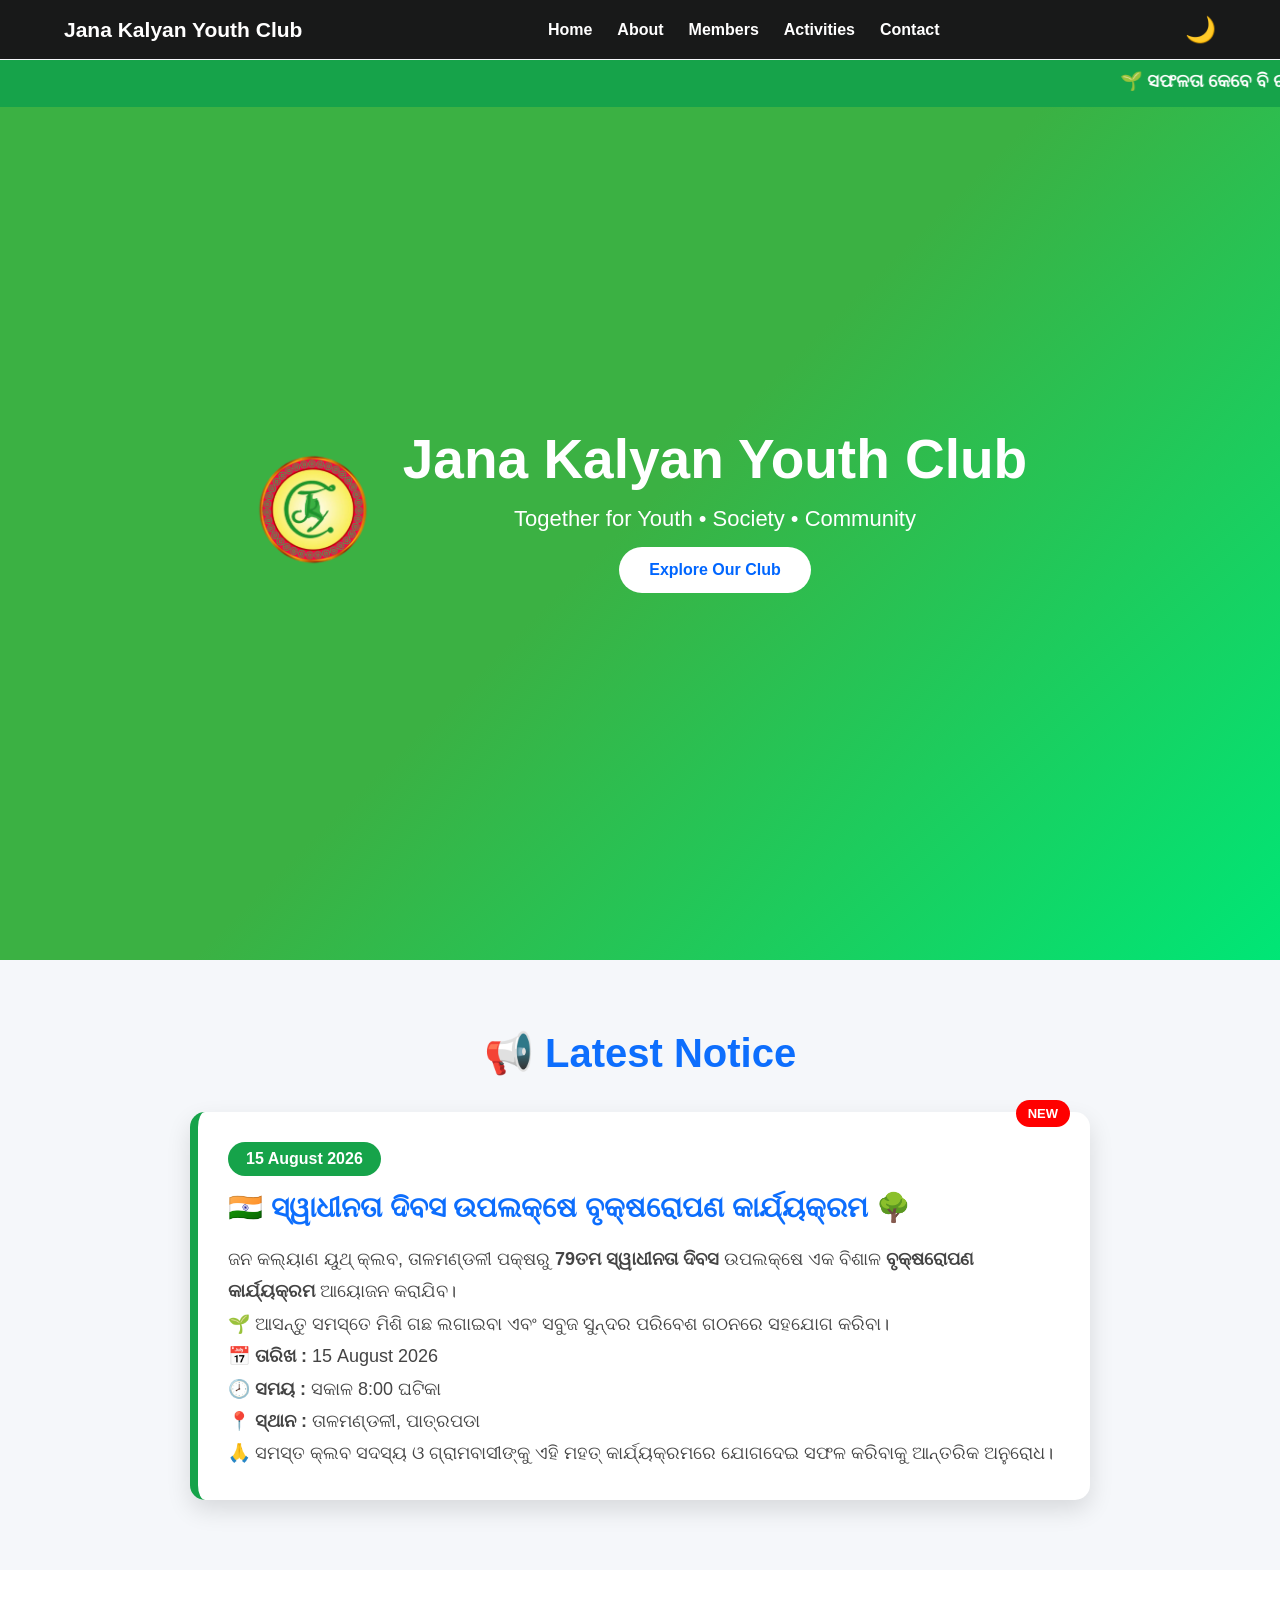
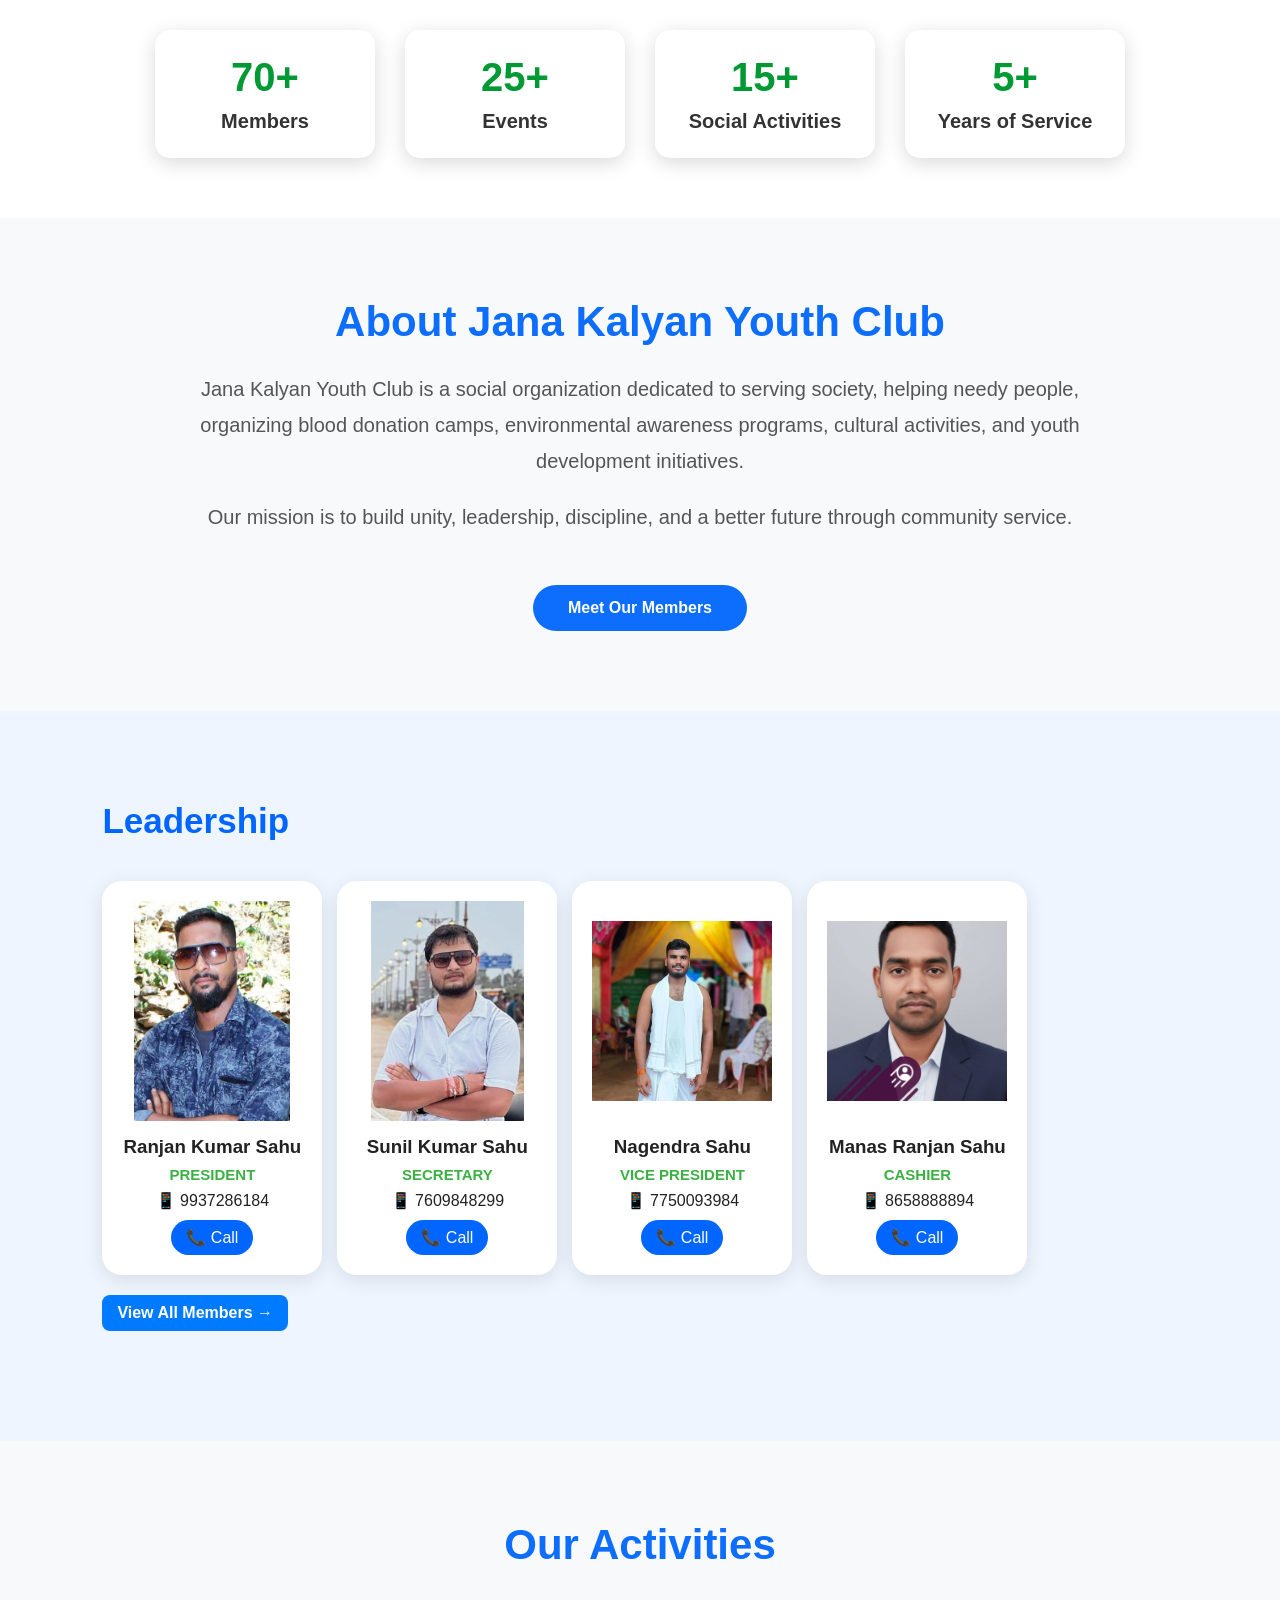
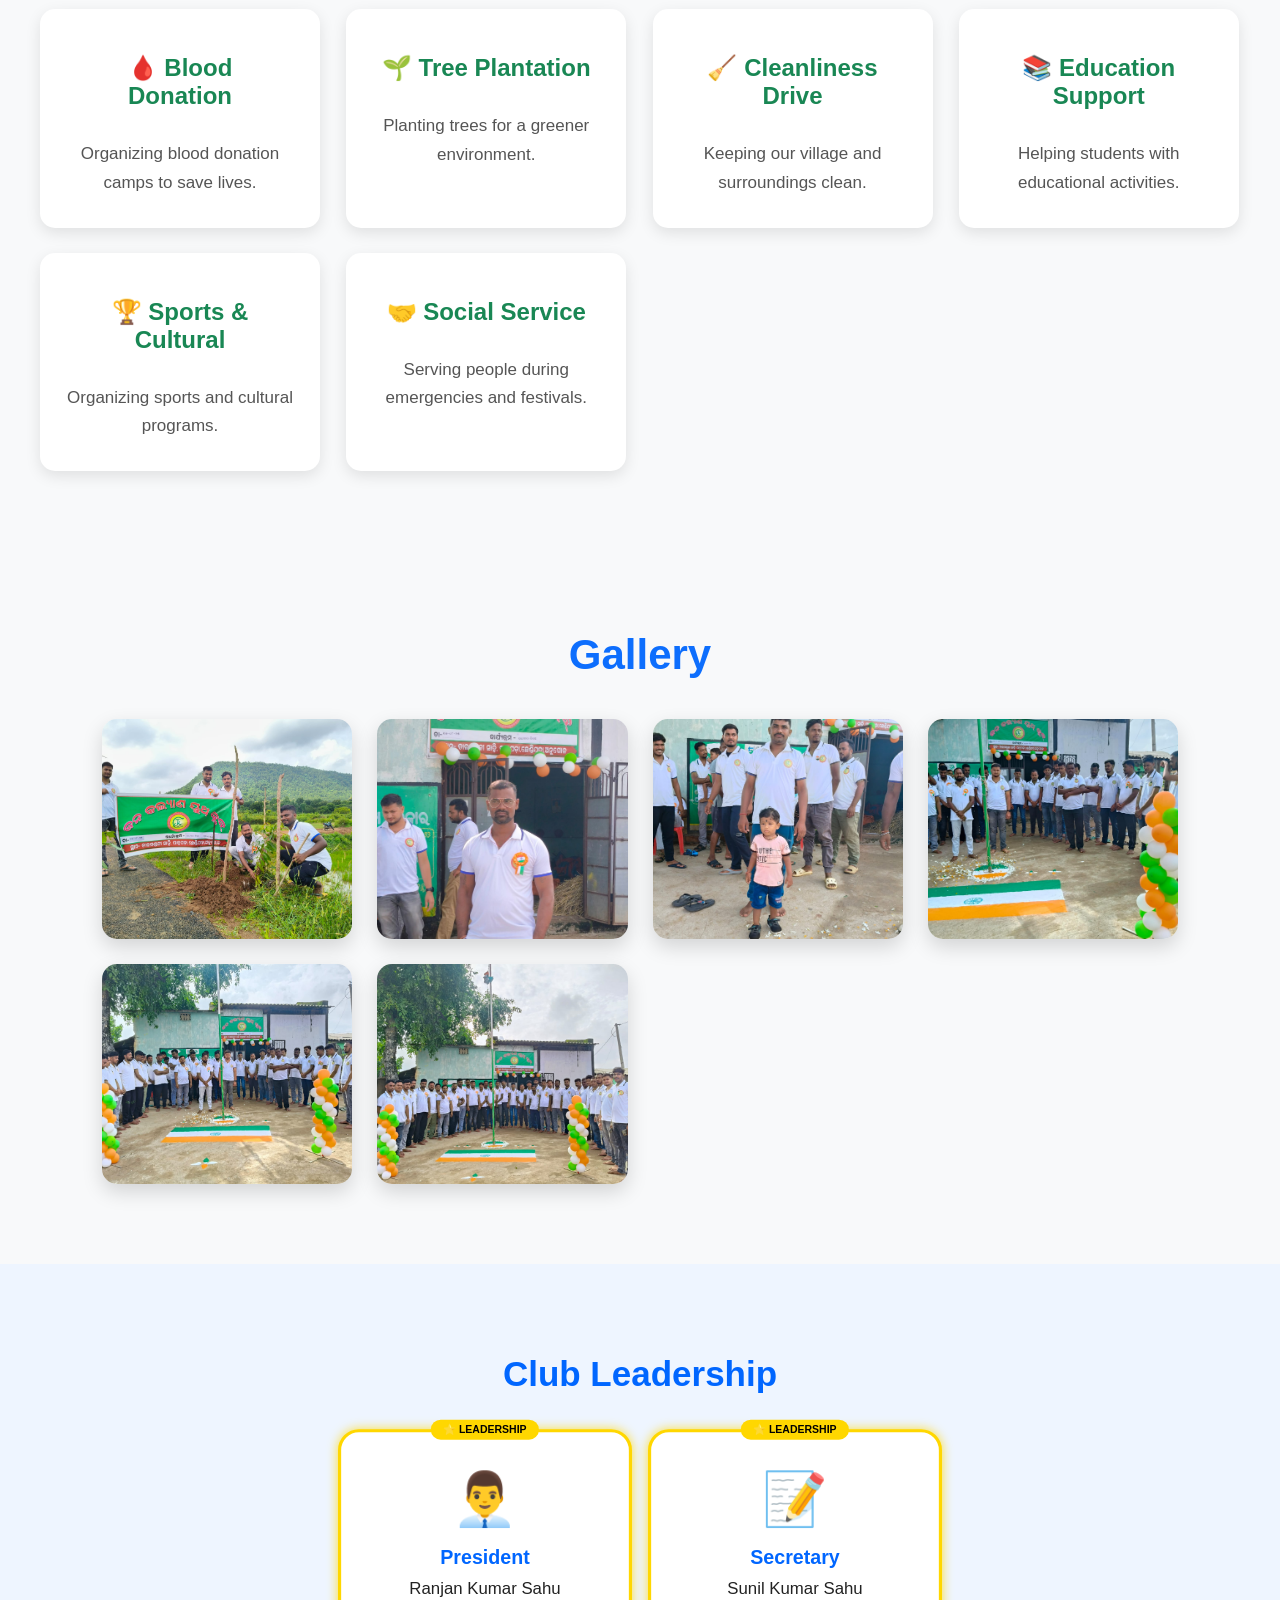
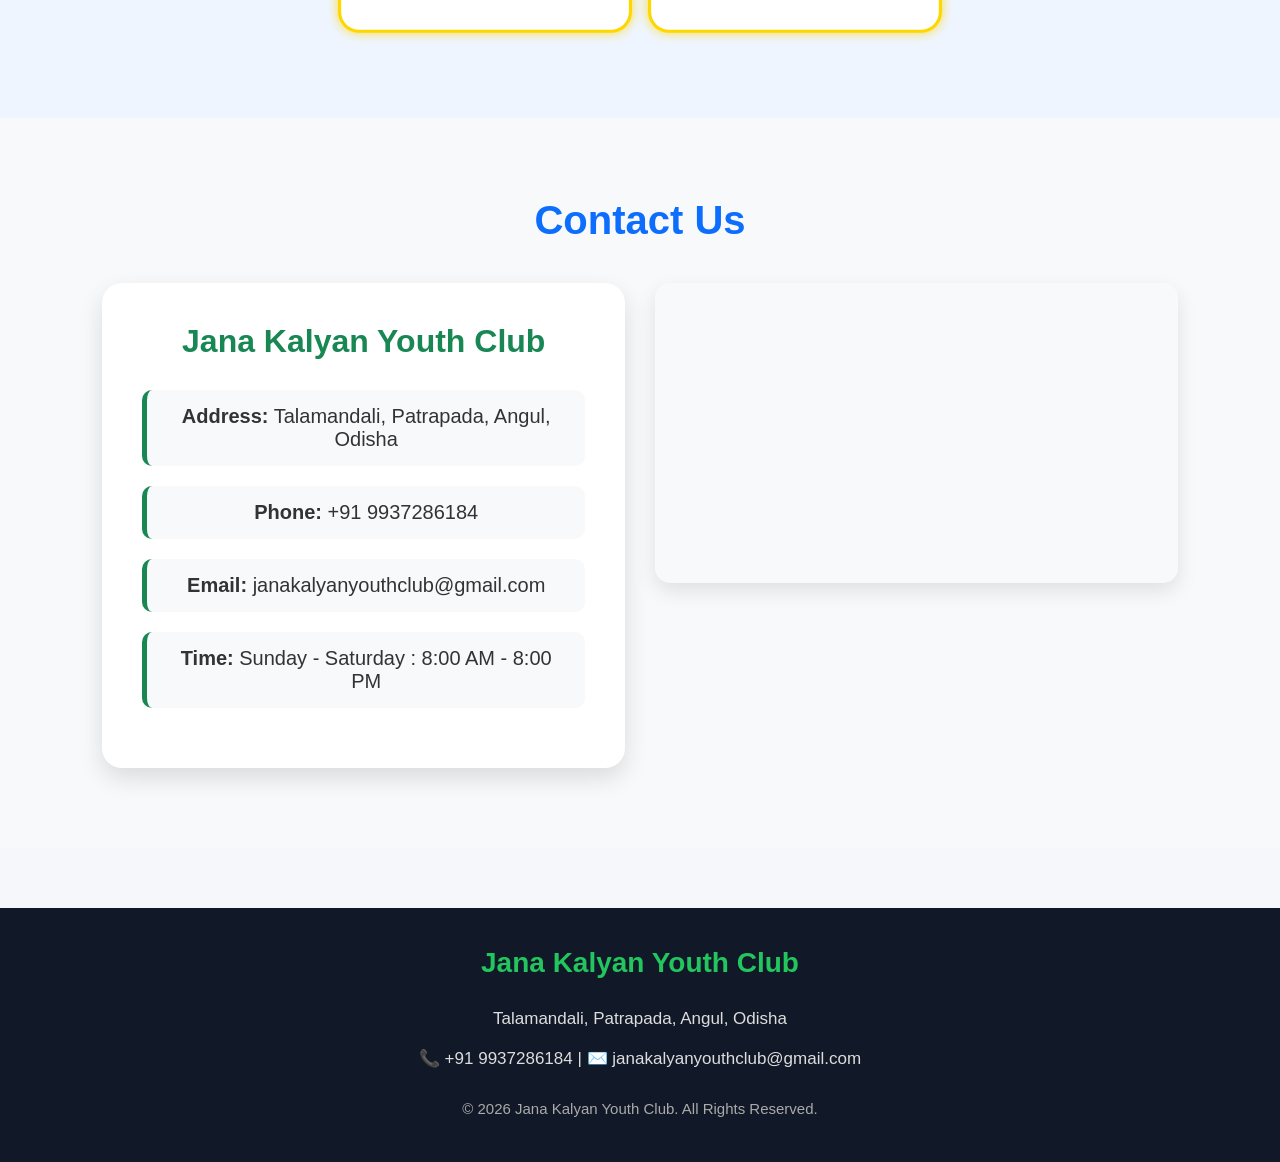
==== index.html @ a12f0c55 "Add files via upload" ====
<!DOCTYPE html>
<html lang="en">
<head>
    <meta charset="UTF-8">
    <meta name="viewport" content="width=device-width, initial-scale=1.0">

    <title>Jana Kalyan Youth Club</title>

    <link rel="stylesheet" href="style.css">
</head>

<body>

<!-- NAVBAR -->
<header>
    <nav class="navbar">

        <div class="logo">
  
            Jana Kalyan Youth Club
        </div>

        <button id="menuBtn" class="menu-btn">
            ☰
        </button>

        <ul id="navMenu">
            <li><a href="#home">Home</a></li>
            <li><a href="#about">About</a></li>
            <li><a href="#members">Members</a></li>
            <li><a href="#activities">Activities</a></li>
            <li><a href="#contact">Contact</a></li>
        </ul>

        <button id="darkBtn" class="dark-btn">
            🌙
        </button>

    </nav>
</header>
<div class="top-motivation">
    <marquee scrollamount="5">
        🌱 ସଫଳତା କେବେ ବି ରାତିରାତି ମିଳେ ନାହିଁ। ପ୍ରତିଦିନର ପରିଶ୍ରମ, ଧୈର୍ଯ୍ୟ ଓ ନିଜ ଉପରେ ବିଶ୍ୱାସ ହିଁ ତୁମକୁ ଲକ୍ଷ୍ୟରେ ପହଞ୍ଚାଇବ। ଆଜିର କଷ୍ଟ ହିଁ ଆସନ୍ତାକାଲିର ସଫଳତାର ଭିତ୍ତି।
    </marquee>
</div>

<!-- HOME -->
<section id="home" class="hero">

  <div class="hero-content">

    <div class="hero-title">
        <img src="images/logo.png" alt="Club Logo" class="hero-logo">

        <div>
            <h1>Jana Kalyan Youth Club</h1>

            <p>Together for Youth • Society • Community</p>

            <a href="#about" class="main-btn">
                Explore Our Club
            </a>
        </div>

    </div>

</div>

</section>
<!-- ================= NOTICE BOARD ================= -->
<section class="notice-board" id="notice">

    <h2>📢 Latest Notice</h2>

    <div class="notice-list">

        <div class="notice-item">

            <span class="date">15 August 2026</span>

            <h3>🇮🇳 ସ୍ୱାଧୀନତା ଦିବସ ଉପଲକ୍ଷେ ବୃକ୍ଷରୋପଣ କାର୍ଯ୍ୟକ୍ରମ 🌳</h3>

            <p>
                ଜନ କଲ୍ୟାଣ ୟୁଥ୍ କ୍ଲବ, ତାଳମଣ୍ଡଳୀ ପକ୍ଷରୁ
                <strong>79ତମ ସ୍ୱାଧୀନତା ଦିବସ</strong> ଉପଲକ୍ଷେ
                ଏକ ବିଶାଳ <strong>ବୃକ୍ଷରୋପଣ କାର୍ଯ୍ୟକ୍ରମ</strong>
                ଆୟୋଜନ କରାଯିବ।
            </p>

            <p>
                🌱 ଆସନ୍ତୁ ସମସ୍ତେ ମିଶି ଗଛ ଲଗାଇବା ଏବଂ
                ସବୁଜ ସୁନ୍ଦର ପରିବେଶ ଗଠନରେ ସହଯୋଗ କରିବା।
            </p>

            <p>
                📅 <strong>ତାରିଖ :</strong> 15 August 2026<br>
                🕗 <strong>ସମୟ :</strong> ସକାଳ 8:00 ଘଟିକା<br>
                📍 <strong>ସ୍ଥାନ :</strong> ତାଳମଣ୍ଡଳୀ, ପାତ୍ରପଡା
            </p>

            <p>
                🙏 ସମସ୍ତ କ୍ଲବ ସଦସ୍ୟ ଓ ଗ୍ରାମବାସୀଙ୍କୁ
                ଏହି ମହତ୍ କାର୍ଯ୍ୟକ୍ରମରେ ଯୋଗଦେଇ ସଫଳ କରିବାକୁ
                ଆନ୍ତରିକ ଅନୁରୋଧ।
            </p>

        </div>

    </div>

</section>
<section class="stats">

    <div class="stat-box">
        <h2>70+</h2>
        <p>Members</p>
    </div>

    <div class="stat-box">
        <h2>25+</h2>
        <p>Events</p>
    </div>

    <div class="stat-box">
        <h2>15+</h2>
        <p>Social Activities</p>
    </div>

    <div class="stat-box">
        <h2>5+</h2>
        <p>Years of Service</p>
    </div>

</section>


<!-- ABOUT -->
<section id="about" class="section about">
<h2>About Jana Kalyan Youth Club</h2>

<p>
Jana Kalyan Youth Club is a social organization dedicated to serving society,
helping needy people, organizing blood donation camps, environmental awareness
programs, cultural activities, and youth development initiatives.
</p>

<p>
Our mission is to build unity, leadership, discipline, and a better future
through community service.
</p>

<a href="members.html" class="main-btn">Meet Our Members</a>
</section>


<!-- MEMBERS -->
<section id="members" class="section members">

    <h2>Leadership</h2>

    <div id="memberContainer" class="card-container">

        <!-- JavaScript will add members here -->
         
    </div>

    <div class="btn-container">
    <a href="members.html" class="view-btn">View All Members →</a>
    </div>

</section>


<!-- SOCIAL ACTIVITIES -->
<section id="activities" class="section activities">

    <h2>Our Activities</h2>

<div class="activity-container">

    <div class="activity-card">
        <h3>🩸 Blood Donation</h3>
        <p>Organizing blood donation camps to save lives.</p>
    </div>

    <div class="activity-card">
        <h3>🌱 Tree Plantation</h3>
        <p>Planting trees for a greener environment.</p>
    </div>

    <div class="activity-card">
        <h3>🧹 Cleanliness Drive</h3>
        <p>Keeping our village and surroundings clean.</p>
    </div>

    <div class="activity-card">
        <h3>📚 Education Support</h3>
        <p>Helping students with educational activities.</p>
    </div>

    <div class="activity-card">
        <h3>🏆 Sports & Cultural</h3>
        <p>Organizing sports and cultural programs.</p>
    </div>

    <div class="activity-card">
        <h3>🤝 Social Service</h3>
        <p>Serving people during emergencies and festivals.</p>
    </div>

</div>

</section>
<!-- GALLERY -->
<section id="gallery" class="section gallery-section">

    <h2>Gallery</h2>

    <div class="gallery-grid">

        <img src="images/gallery1.jpg" alt="Gallery 1">
        <img src="images/gallery2.jpg" alt="Gallery 2">
        <img src="images/gallery3.jpg" alt="Gallery 3">
        <img src="images/gallery4.jpg" alt="Gallery 4">
        <img src="images/gallery5.jpg" alt="Gallery 5">
        <img src="images/gallery6.jpg" alt="Gallery 6">

    </div>

</section>

<!-- LEADERS -->
<section class="section leaders">

    <h2>Club Leadership</h2>

    <div class="leader-container">

        <div class="leader-card">

            <div class="leader-icon">
                👨‍💼
            </div>

            <h3>President</h3>

            <p>
                Ranjan Kumar Sahu
            </p>

        </div>


        <div class="leader-card">

            <div class="leader-icon">
                📝
            </div>

            <h3>Secretary</h3>

            <p>
                Sunil Kumar Sahu
            </p>

        </div>

    </div>

</section>


<!-- CONTACT -->
<section id="contact" class="section contact">

    <h2>Contact Us</h2>

    <div class="contact-box">

        <div class="contact-info">
            <h3>Jana Kalyan Youth Club</h3>

            <p><b>Address:</b> Talamandali, Patrapada, Angul, Odisha</p>

            <p><b>Phone:</b> +91 9937286184</p>

            <p><b>Email:</b> janakalyanyouthclub@gmail.com</p>

            <p><b>Time:</b> Sunday - Saturday : 8:00 AM - 8:00 PM</p>
        </div>

        <div class="contact-map">
            <iframe
                src="https://www.google.com/maps?q=Patrapada,Angul,Odisha&output=embed"
                width="100%"
                height="300"
                style="border:0;"
                allowfullscreen=""
                loading="lazy">
            </iframe>
        </div>

    </div>

</section>

<!-- FOOTER -->
<footer class="footer">
    <h3>Jana Kalyan Youth Club</h3>

    <p>Talamandali, Patrapada, Angul, Odisha</p>

    <p>📞 +91 9937286184 | ✉️ janakalyanyouthclub@gmail.com</p>

    <p>&copy; 2026 Jana Kalyan Youth Club. All Rights Reserved.</p>
</footer>


<!-- IMAGE POPUP -->
<div id="imageModal" class="modal">

    <span id="closeModal">
        ×
    </span>

    <img id="modalImage">

</div>


<script src="script.js"></script>

</body>
</html>
---- style.css ----
* {
    margin: 0;
    padding: 0;
    box-sizing: border-box;
    scroll-behavior: smooth;
}

body {
    font-family: Arial, sans-serif;
    background: #f5f7fa;
    color: #222;
    transition: 0.3s;
}


/* NAVBAR */

header {
    position: fixed;
    top: 0;
    width: 100%;
    z-index: 1000;
}

.navbar {
    background: rgba(0, 0, 0, 0.9);
    padding: 15px 5%;

    display: flex;
    align-items: center;
    justify-content: space-between;
}

.logo {
    color: white;
    font-size: 21px;
    font-weight: bold;
}

.navbar ul {
    display: flex;
    list-style: none;
    gap: 25px;
}

.navbar a {
    color: white;
    text-decoration: none;
    font-weight: bold;
}

.navbar a:hover {
    color: #3bb143;
}

.menu-btn,
.dark-btn {
    border: none;
    background: none;
    color: white;
    font-size: 25px;
    cursor: pointer;
}

.menu-btn {
    display: none;
}


/* HERO */

.hero {
    margin-top: 60px;
    height: 100vh;

    display: flex;
    justify-content: center;
    align-items: center;

    text-align: center;
    color: white;

    background:
        linear-gradient(
            135deg,
            #3bb143,
            #3bb143,
            #00e676
        );

    overflow: hidden;
}

.hero-content {
    animation: fadeIn 2s ease;
}

.hero h1 {
    font-size: 55px;
}

.hero p {
    font-size: 22px;
    margin: 20px;
}

.main-btn,
.whatsapp-btn {
    display: inline-block;

    padding: 14px 30px;

    border-radius: 30px;

    text-decoration: none;

    font-weight: bold;

    transition: 0.3s;
}

.main-btn {
    background: white;
    color: #0066ff;
}

.whatsapp-btn {
    background: #25d366;
    color: white;
    margin-top: 20px;
}

.main-btn:hover,
.whatsapp-btn:hover {
    transform: scale(1.08);
}


/* SECTIONS */

.section {
    padding: 90px 8%;
    text-align: center;
}

.section h2 {
    font-size: 35px;
    color: #0066ff;
    margin-bottom: 40px;
}

.about {
    background: white;
}

.about p {
    max-width: 800px;
    margin: auto;
    line-height: 1.8;
    font-size: 18px;
}


/* MEMBER CARDS */

.members {
    background: #eef5ff;
}

.card-container{
    display: grid;
    grid-template-columns: repeat(5, 1fr);
    gap: 15px;
    justify-items: center;
}

.member-card {
      background: white;
    width: 220px;
    padding: 20px;
    border-radius: 20px;
    box-shadow: 0 5px 20px rgba(0, 0, 0, 0.1);
    transition: 0.4s;
    text-align: center;
}

.member-card:hover {
    transform: translateY(-10px);
}

.member-card img {
    width: 180px;
    height: 220px;
    border-radius: 15px;
    object-fit: contain;
    display: block;
    margin: 0 auto 15px;
}

.member-card h3 {
    margin: 15px 0 8px;
}

.call-btn {
    display: inline-block;

    margin-top: 10px;

    padding: 8px 15px;

    background: #0066ff;
    color: white;

    border-radius: 20px;

    text-decoration: none;
}


/* GALLERY */

.activities {
    background: white;
}

.gallery {
    display: flex;
    justify-content: center;
    gap: 25px;
    flex-wrap: wrap;
}

.activity-card {
    width: 280px;

    background: white;

    border-radius: 15px;

    overflow: hidden;

    box-shadow:
        0 5px 20px
        rgba(0, 0, 0, 0.15);

    cursor: pointer;

    transition: 0.4s;
}

.activity-card:hover {
    transform: scale(1.04);
}

.activity-card img {
    width: 100%;
    height: 200px;

    object-fit: cover;
}

.activity-card h3 {
    padding: 15px;
}


/* LEADERS */

.leaders {
    background: #eef5ff;
}

.leader-container {
    display: flex;
    justify-content: center;
    gap: 30px;
    flex-wrap: wrap;
}

.leader-card {
    width: 280px;

    background: white;

    padding: 30px;

    border-radius: 20px;

    box-shadow:
        0 5px 20px
        rgba(0, 0, 0, 0.1);
}

.leader-icon {
    font-size: 50px;
    margin-bottom: 15px;
}

.leader-card h3 {
    color: #0066ff;
    margin-bottom: 10px;
}


/* CONTACT */

.contact {
    background: #111827;
    color: white;
}

.contact h2 {
    color: white;
}

.contact p {
    margin: 12px;
    font-size: 18px;
}

.contact a {
    color: white;
}


/* FOOTER */

footer {
    background: black;
    color: white;
    text-align: center;
    padding: 20px;

    line-height: 1.8;
}


/* IMAGE MODAL */

.modal {
    display: none;

    position: fixed;

    z-index: 2000;

    left: 0;
    top: 0;

    width: 100%;
    height: 100%;

    background: rgba(0,0,0,0.9);

    justify-content: center;
    align-items: center;
}

.modal img {
    max-width: 90%;
    max-height: 85%;
}

#closeModal {
    position: absolute;

    top: 20px;
    right: 30px;

    color: white;

    font-size: 45px;

    cursor: pointer;
}


/* DARK MODE */

body.dark {
    background: #121212;
    color: white;
}

body.dark .about,
body.dark .activities,
body.dark .member-card,
body.dark .activity-card,
body.dark .leader-card {
    background: #1e1e1e;
    color: white;
}

body.dark .members,
body.dark .leaders {
    background: #181818;
}


/* ANIMATION */

@keyframes fadeIn {

    from {
        opacity: 0;
        transform: translateY(40px);
    }

    to {
        opacity: 1;
        transform: translateY(0);
    }

}


/* MOBILE */

@media(max-width:768px) {

    .menu-btn {
        display: block;
    }

    .navbar ul {

        display: none;

        position: absolute;

        top: 60px;
        left: 0;

        width: 100%;

        background: black;

        flex-direction: column;

        text-align: center;

        padding: 20px;

    }

    .navbar ul.show {
        display: flex;
    }

    .hero h1 {
        font-size: 35px;
    }

    .hero p {
        font-size: 18px;
    }

    .section {
        padding: 70px 5%;
    }
}
    .designation {
    color: #3bb143;
    font-size: 15px;
    font-weight: bold;
    margin: 8px 0;
    text-transform: uppercase;


}
.view-btn{
    display:inline-block;
    margin-top:30px;
    padding:9px 15px;
    background:#007bff;
    color:#fff;
    text-decoration:none;
    border-radius:8px;
    font-weight:bold;
    margin: 20px auto;
}
.members{text-align:left;}

.view-btn:hover{
    background:#0056b3;
}
/* All Members Page */

.all-member-card{
    width:160px;
    background:#fff;
    border-radius:12px;
    padding:10px;
    text-align:center;
    box-shadow:0 2px 10px rgba(0,0,0,0.15);
    transition:.3s;
}

.all-member-card:hover{
    transform:translateY(-5px);
}

.all-member-card img{
    width:100px;
    height:120px;
    object-fit:cover;
    border-radius:8px;
}

.all-member-card h3{
    font-size:16px;
    margin:8px 0;
}

.all-member-card .designation{
    font-size:13px;
    color:#28a745;
    font-weight:bold;
}

.all-member-card p{
    font-size:13px;
}

.all-member-card .call-btn{
    display:inline-block;
    margin-top:8px;
    padding:3px 8px;
    background:#007bff;
    color:#fff;
    border-radius:20px;
    text-decoration:none;
}
.leader-card{
    border:3px solid gold;
    box-shadow:0 0 10px rgba(255,215,0,0.8);
    transform:scale(1.05);
    position:relative;
}

.leader-card{
    position: relative;
    padding-top: 35px;
}

.leader-card::before{
    content:"⭐ LEADERSHIP";
    position:absolute;
    top:-12px;
    left:50%;
    transform:translateX(-50%);
    background:#FFD700;
    color:#000;
    padding:4px 12px;
    border-radius:20px;
    font-size:10px;
    font-weight:bold;
    z-index:100;
}
.leader-card{
    position:relative;
    overflow:visible;
}
#searchBox{
    width:320px;
    max-width:90%;
    padding:12px 15px;
    margin:20px auto;
    display:block;
    border:2px solid #007bff;
    border-radius:30px;
    font-size:16px;
    outline:none;
    transition:0.3s;
}

#searchBox:focus{
    border-color:gold;
    box-shadow:0 0 10px rgba(255,215,0,0.5);
}
#searchBox{
    display:block;
    margin:20px auto 40px auto;
}
#memberCount{
    text-align:center;
    font-size:20px;
    font-weight:bold;
    color:#0066cc;
    margin:30px 0;
}
.hero-title{
    display:flex;
    align-items:center;
    justify-content:center;
    gap:20px;
}

.hero-title{
    display:flex;
    align-items:center;
    justify-content:center;
    gap:30px;
}

.hero-logo{
    width:120px;
    height:120px;
    border-radius:50%;
}

.hero-title h1{
    margin:0;
}

.hero-title p{
    margin:15px 0;
}
.stats{
    display:flex;
    justify-content:center;
    gap:30px;
    flex-wrap:wrap;
    padding:60px 20px;
    background:#ffffff;
}

.stat-box{
    width:220px;
    padding:25px;
    background:#ffffff;
    border-radius:15px;
    text-align:center;
    box-shadow:0 5px 20px rgba(0,0,0,.15);
    transition:.3s;
}

.stat-box:hover{
    transform:translateY(-10px);
}

.stat-box h2{
    color:#009933;
    font-size:40px;
    margin-bottom:10px;
}

.stat-box p{
    font-size:20px;
    font-weight:bold;
    color:#333;
}
 .about{
    background:#f8f9fa;
    padding:80px 20px;
    text-align:center;
}

.about h2{
    font-size:42px;
    color:#0d6efd;
    margin-bottom:25px;
}

.about p{
    max-width:900px;
    margin:20px auto;
    font-size:20px;
    line-height:1.8;
    color:#555;
}

.about .main-btn{
    display:inline-block;
    margin-top:30px;
    padding:14px 35px;
    background:#0d6efd;
    color:#fff;
    text-decoration:none;
    border-radius:30px;
    font-weight:bold;
    transition:.3s;
}

.about .main-btn:hover{
    background:#084298;
    transform:translateY(-3px);
}
.activities{
    background:#f8f9fa;
    padding:80px 20px;
    text-align:center;
}

.activities h2{
    font-size:42px;
    color:#0d6efd;
    margin-bottom:40px;
}

.activity-container{
    display:grid;
    grid-template-columns:repeat(auto-fit,minmax(250px,1fr));
    gap:25px;
    max-width:1200px;
    margin:auto;
}

.activity-card{
    background:#fff;
    padding:30px 20px;
    border-radius:15px;
    box-shadow:0 5px 15px rgba(0,0,0,.1);
    transition:.3s;
}

.activity-card:hover{
    transform:translateY(-8px);
    box-shadow:0 10px 25px rgba(0,0,0,.2);
}

.activity-card h3{
    font-size:24px;
    margin-bottom:15px;
    color:#198754;
}

.activity-card p{
    color:#555;
    line-height:1.7;
    font-size:17px;
}
/* ===== Gallery Section ===== */

.gallery-section{
    padding:80px 8%;
    background:#f8f9fa;
    text-align:center;
}

.gallery-section h2{
    font-size:42px;
    color:#0d6efd;
    margin-bottom:40px;
}

.gallery-grid{
    display:grid;
    grid-template-columns:repeat(auto-fit,minmax(250px,1fr));
    gap:25px;
}

.gallery-grid img{
    width:100%;
    height:220px;
    object-fit:cover;
    border-radius:15px;
    box-shadow:0 8px 20px rgba(0,0,0,.15);
    transition:.3s;
    cursor:pointer;
}

.gallery-grid img:hover{
    transform:scale(1.05);
}
/* Contact */

.contact{
    padding:80px 8%;
    background:#f8f9fa;
}

.contact h2{
    text-align:center;
    color:#0d6efd;
    font-size:40px;
    margin-bottom:40px;
}

.contact-box{
    display:grid;
    grid-template-columns:1fr 1fr;
    gap:30px;
}

.contact-info{
    background:#fff;
    padding:30px;
    border-radius:15px;
    box-shadow:0 8px 20px rgba(0,0,0,.1);
}

.contact-info{
    background:#fff;
    padding:40px;
    border-radius:20px;
    box-shadow:0 10px 25px rgba(0,0,0,.12);
}

.contact-info h3{
    color:#198754;
    text-align:center;
    font-size:32px;
    margin-bottom:30px;
}

.contact-info p{
    font-size:20px;
    color:#333;
    margin:20px 0;
    padding:15px 20px;
    background:#f8f9fa;
    border-left:5px solid #198754;
    border-radius:10px;
    font-weight:500;
    transition:.3s;
}

.contact-info p:hover{
    transform:translateX(8px);
    background:#e8f5e9;
}

.contact-map iframe{
    border-radius:15px;
    box-shadow:0 8px 20px rgba(0,0,0,.1);
}

@media(max-width:768px){
    .contact-box{
        grid-template-columns:1fr;
    }
}
.footer{
    background:#111827;
    color:#fff;
    text-align:center;
    padding:30px 20px;
    margin-top:60px;
}

.footer h3{
    color:#22c55e;
    font-size:28px;
    margin-bottom:15px;
}

.footer p{
    margin:10px 0;
    font-size:17px;
    color:#ddd;
}

.footer p:last-child{
    margin-top:20px;
    color:#aaa;
    font-size:15px;
}


/* ଏହା ପରେ paste କର */

@media (max-width:768px){

.hero{
    min-height:75vh;
    padding:40px 20px;
}

.hero-title{
    flex-direction:column;
    text-align:center;
    gap:15px;
}

.hero-logo{
    width:110px;
    height:110px;
}

.hero h1{
    font-size:38px;
}

.hero p{
    font-size:18px;
}

.main-btn{
    padding:12px 28px;
}

}
.top-motivation{
    position: fixed;
    top: 60px;
    left: 0;
    width: 100%;
    background: #16a34a;
    color: #fff;
    padding: 10px 0;
    text-align: center;
    font-size: 18px;
    font-weight: bold;
    overflow: hidden;
    z-index: 999;
}

.top-motivation marquee{
    white-space: nowrap;
}
/* ===== FINAL MOBILE FIX ===== */

html,
body{
    width:100%;
    overflow-x:hidden;
}

*{
    box-sizing:border-box;
}

img{
    max-width:100%;
    height:auto;
}

@media (max-width:768px){

    .navbar{
        padding:15px;
    }

    .hero{
        width:100%;
        min-height:75vh;
        padding:40px 15px;
    }

    .hero-title{
        display:flex;
        flex-direction:column;
        align-items:center;
        justify-content:center;
        gap:15px;
        width:100%;
    }

    .hero-logo{
        width:100px;
        height:100px;
    }

    .hero h1{
        font-size:34px;
    }

    .hero p{
        font-size:18px;
    }

    .stats{
        display:flex;
        flex-wrap:wrap;
        justify-content:center;
        gap:15px;
        padding:30px 15px;
    }

    .stat-box{
        width:160px;
        max-width:100%;
    }

    .contact-box{
        grid-template-columns:1fr;
    }

    .gallery-grid,
    .activity-container{
        grid-template-columns:1fr;
    }
}
/* ================= NOTICE BOARD ================= */

.notice-board{
    padding:70px 20px;
    background:#f5f7fa;
}

.notice-board h2{
    text-align:center;
    font-size:40px;
    color:#0d6efd;
    margin-bottom:35px;
}

.notice-list{
    max-width:900px;
    margin:auto;
}

.notice-item{
    background:#fff;
    border-left:8px solid #16a34a;
    border-radius:15px;
    padding:30px;
    box-shadow:0 10px 25px rgba(0,0,0,.12);
    position:relative;
    transition:.3s;
}

.notice-item:hover{
    transform:translateY(-8px);
}

.notice-item .date{
    display:inline-block;
    background:#16a34a;
    color:#fff;
    padding:8px 18px;
    border-radius:25px;
    font-weight:bold;
    margin-bottom:15px;
}

/* NEW Badge */
.notice-item::before{
    content:"NEW";
    position:absolute;
    top:-12px;
    right:20px;
    background:red;
    color:#fff;
    padding:6px 12px;
    border-radius:30px;
    font-size:13px;
    font-weight:bold;
    animation:blink 1s infinite;
}

/* Blink Effect */
@keyframes blink{

    0%{
        opacity:1;
        transform:scale(1);
    }

    50%{
        opacity:.3;
        transform:scale(1.2);
    }

    100%{
        opacity:1;
        transform:scale(1);
    }

}

.notice-item h3{
    color:#0d6efd;
    margin-bottom:18px;
    font-size:28px;
}

.notice-item p{
    font-size:18px;
    line-height:1.8;
    color:#444;
}

/* Mobile */

@media(max-width:768px){

.notice-board h2{
    font-size:30px;
}

.notice-item{
    padding:20px;
}

.notice-item h3{
    font-size:22px;
}

.notice-item p{
    font-size:16px;
}

}
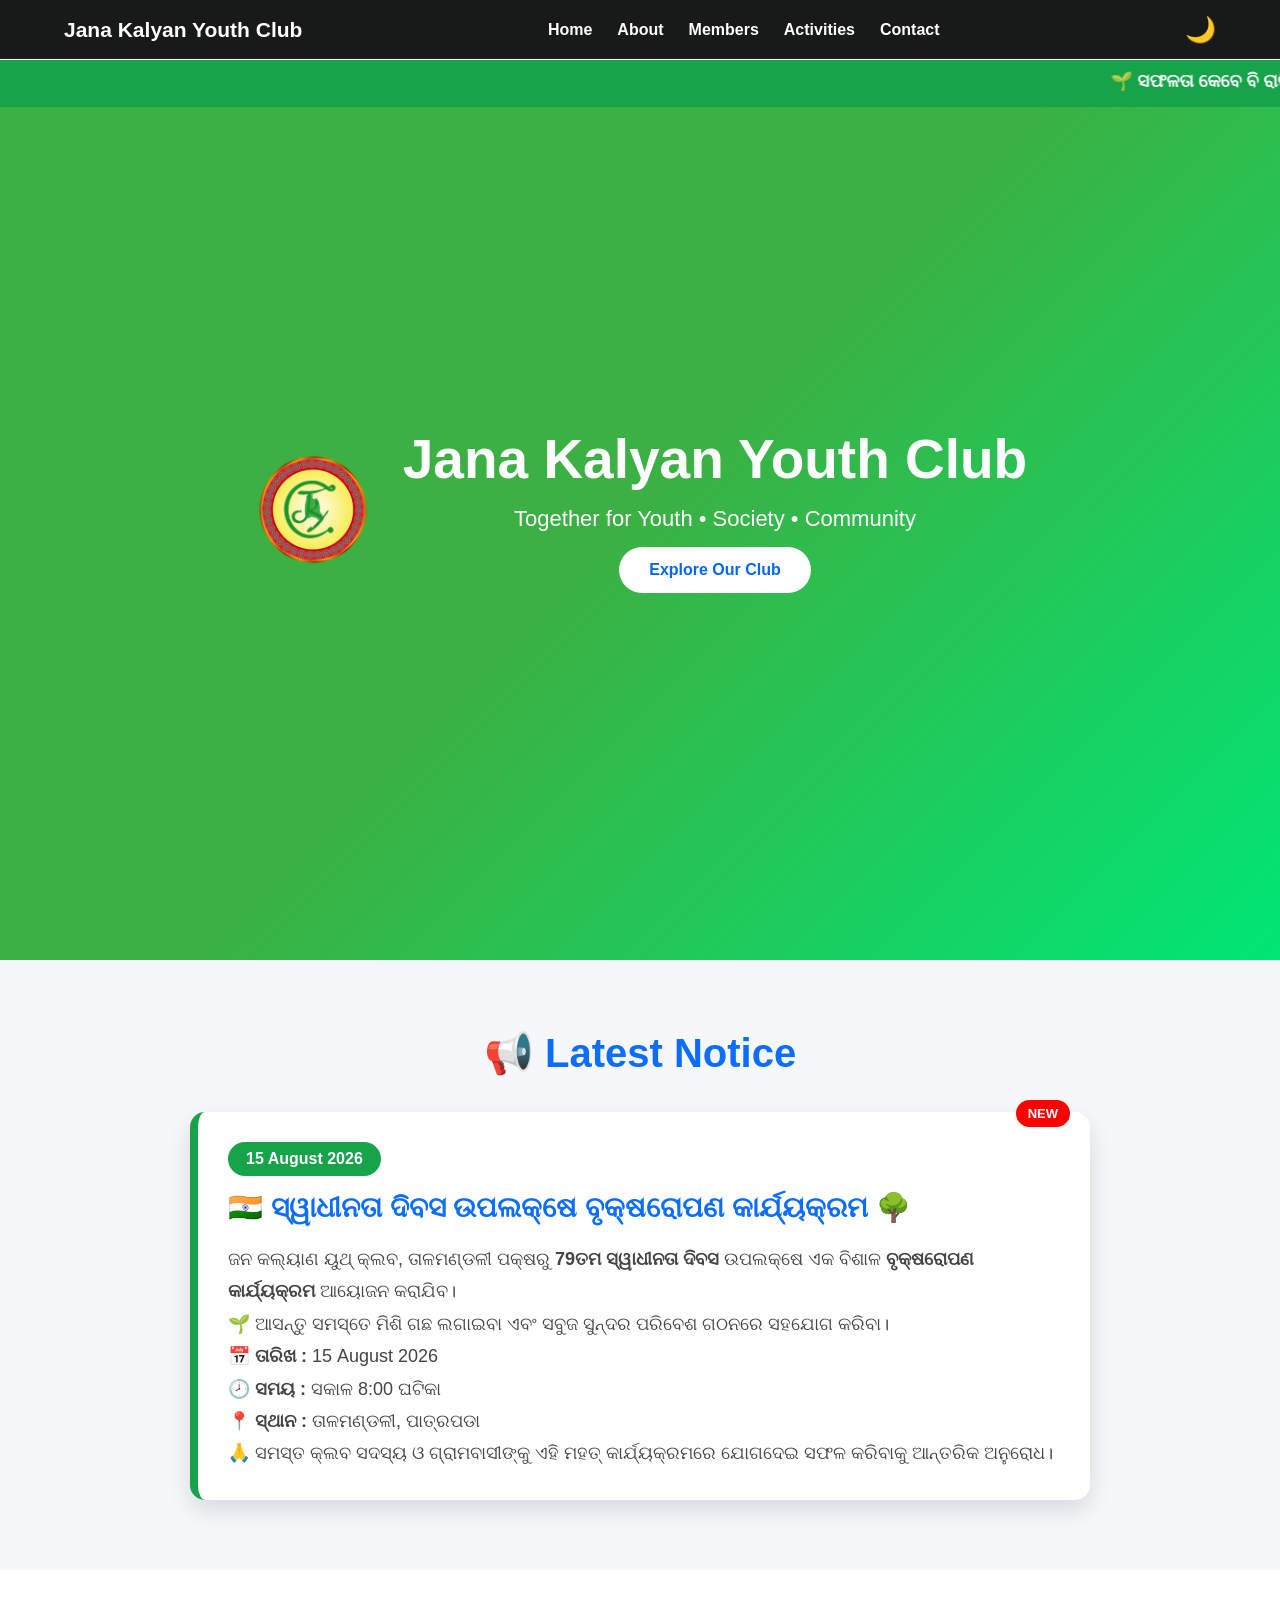
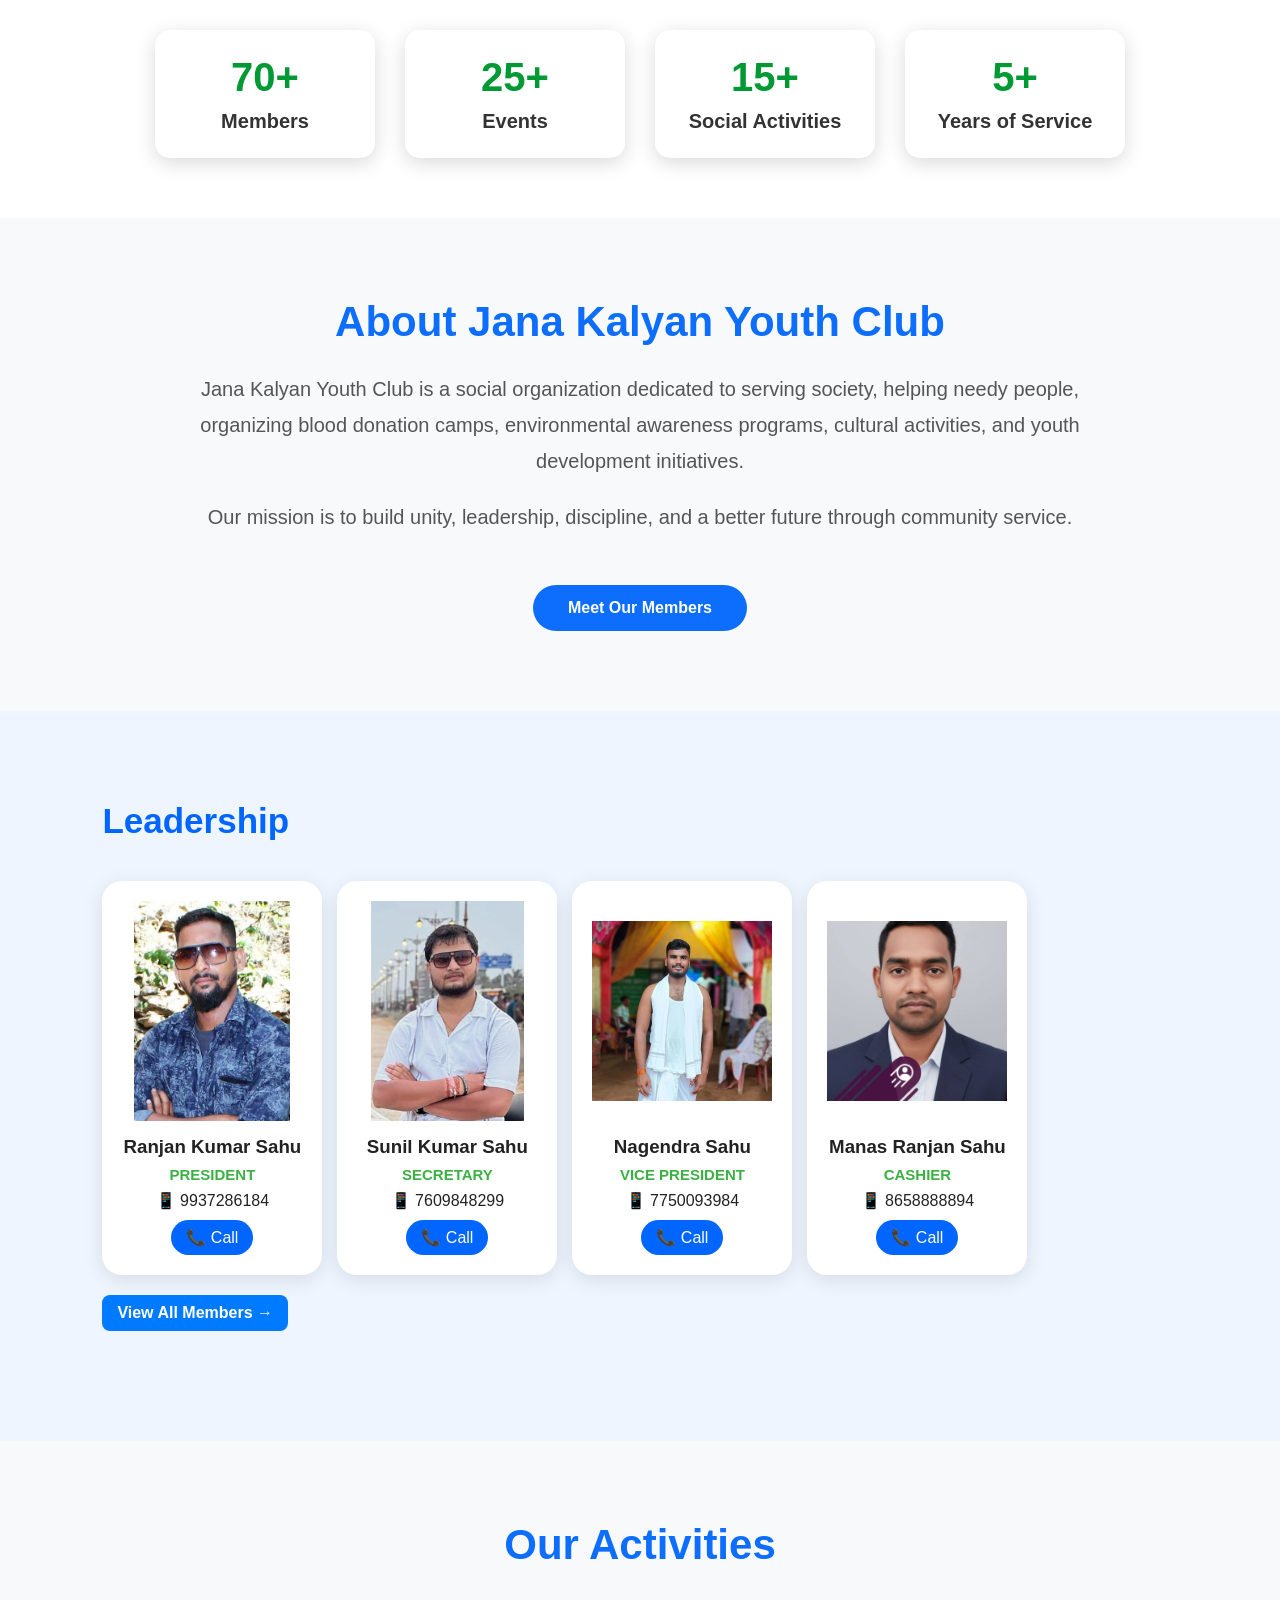
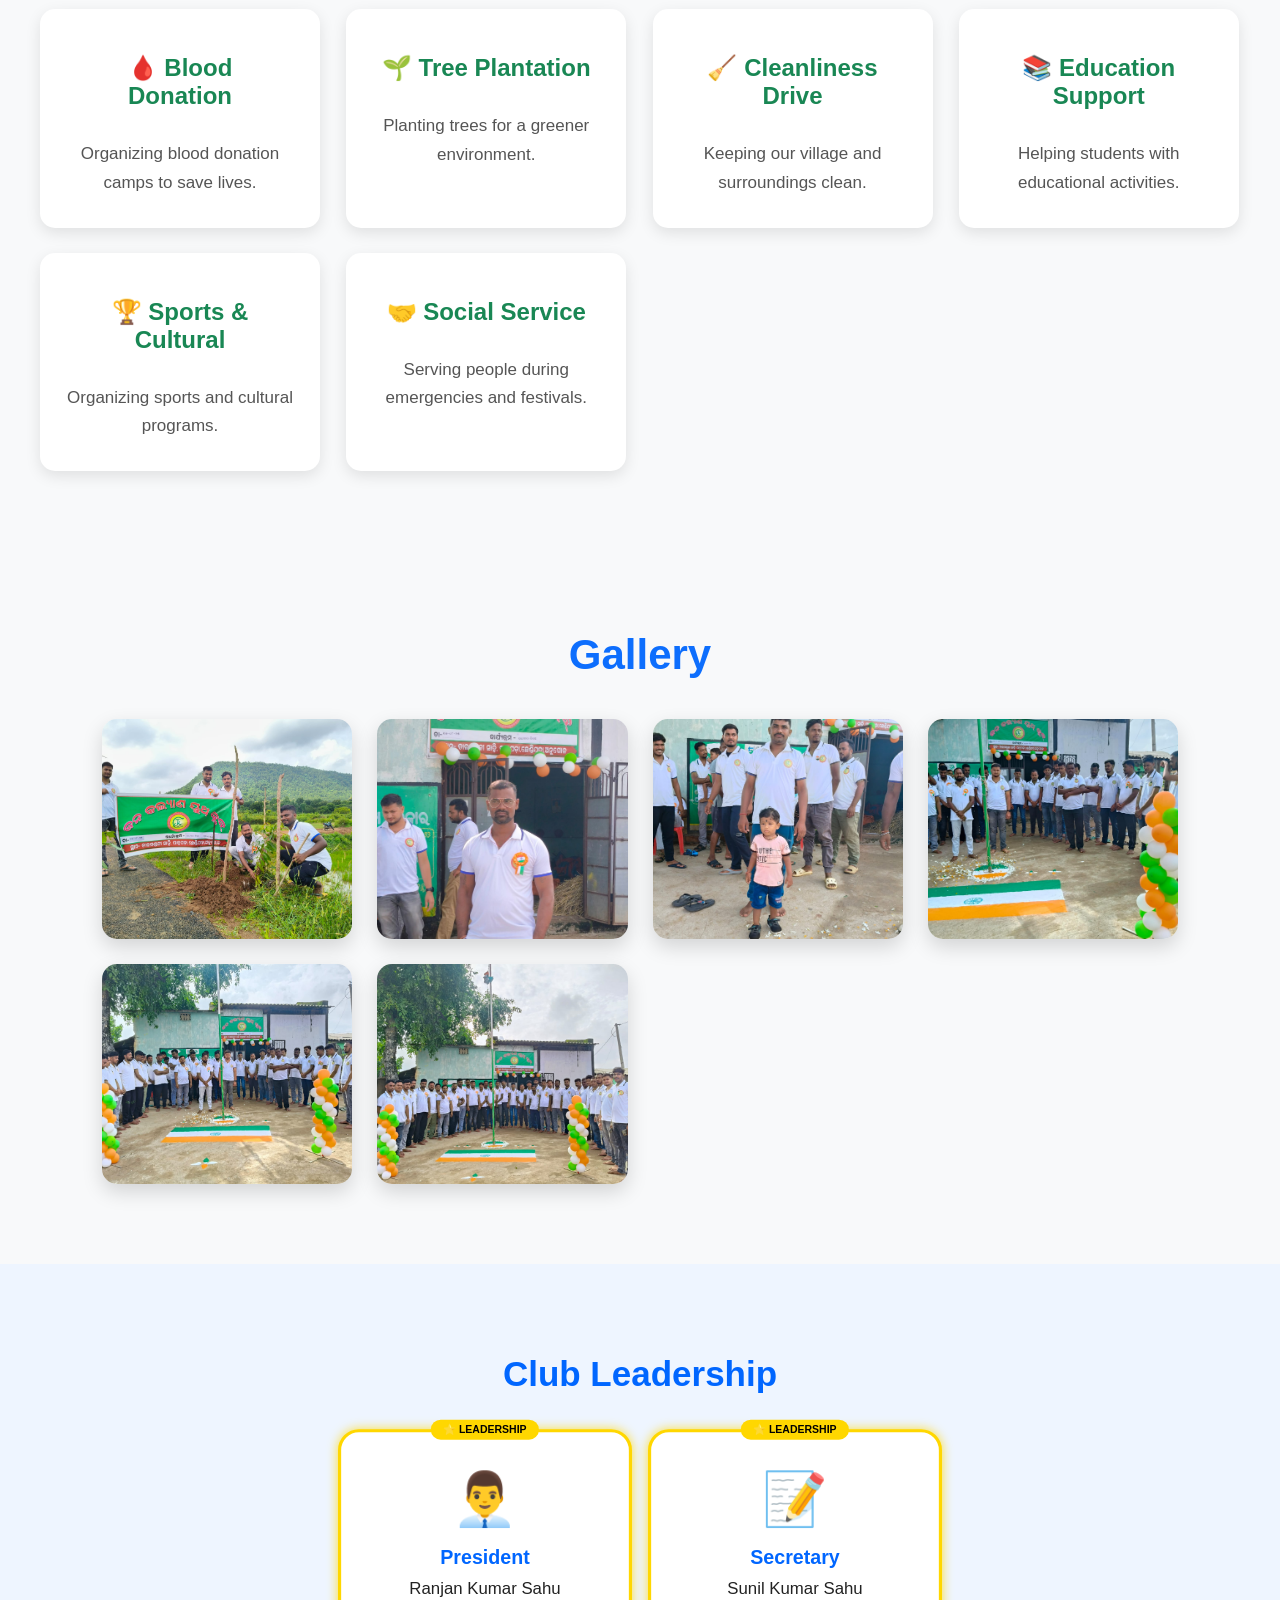
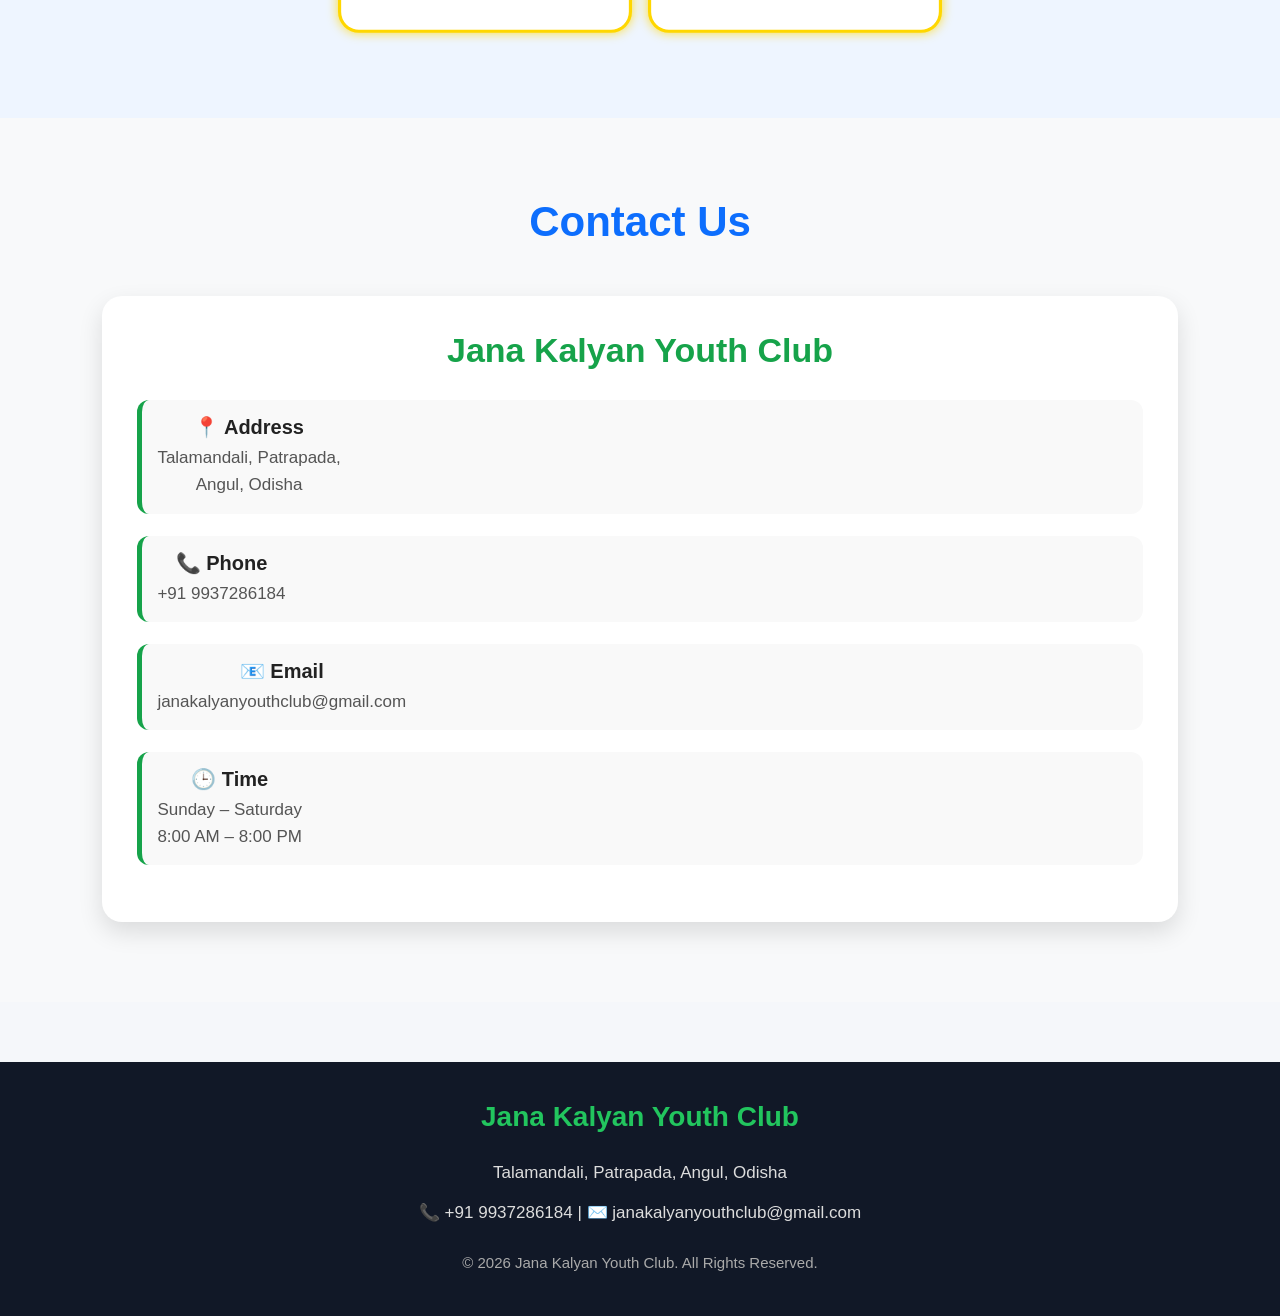
==== commit d355adff: "Add files via upload" ====
--- a/index.html
+++ b/index.html
@@ -275,32 +275,39 @@
 
     <h2>Contact Us</h2>
 
-    <div class="contact-box">
-
-        <div class="contact-info">
-            <h3>Jana Kalyan Youth Club</h3>
-
-            <p><b>Address:</b> Talamandali, Patrapada, Angul, Odisha</p>
-
-            <p><b>Phone:</b> +91 9937286184</p>
-
-            <p><b>Email:</b> janakalyanyouthclub@gmail.com</p>
-
-            <p><b>Time:</b> Sunday - Saturday : 8:00 AM - 8:00 PM</p>
-        </div>
-
-        <div class="contact-map">
-            <iframe
-                src="https://www.google.com/maps?q=Patrapada,Angul,Odisha&output=embed"
-                width="100%"
-                height="300"
-                style="border:0;"
-                allowfullscreen=""
-                loading="lazy">
-            </iframe>
-        </div>
-
-    </div>
+    <div class="contact-info">
+
+    <h3>Jana Kalyan Youth Club</h3>
+
+    <div class="contact-item">
+        <div>
+            <h4>📍 Address</h4>
+            <p>Talamandali, Patrapada,<br>Angul, Odisha</p>
+        </div>
+    </div>
+
+    <div class="contact-item">
+        <div>
+            <h4>📞 Phone</h4>
+            <p>+91 9937286184</p>
+        </div>
+    </div>
+
+    <div class="contact-item">
+        <div>
+            <h4>📧 Email</h4>
+            <p>janakalyanyouthclub@gmail.com</p>
+        </div>
+    </div>
+
+    <div class="contact-item">
+        <div>
+            <h4>🕒 Time</h4>
+            <p>Sunday – Saturday<br>8:00 AM – 8:00 PM</p>
+        </div>
+    </div>
+
+</div>
 
 </section>
 
--- a/style.css
+++ b/style.css
@@ -763,7 +763,7 @@
 .gallery-grid img:hover{
     transform:scale(1.05);
 }
-/* Contact */
+/* ================= CONTACT ================= */
 
 .contact{
     padding:80px 8%;
@@ -772,64 +772,107 @@
 
 .contact h2{
     text-align:center;
+    font-size:42px;
     color:#0d6efd;
-    font-size:40px;
-    margin-bottom:40px;
+    margin-bottom:50px;
 }
 
 .contact-box{
     display:grid;
     grid-template-columns:1fr 1fr;
-    gap:30px;
+    gap:35px;
+    align-items:center;
+    max-width:1200px;
+    margin:auto;
 }
 
 .contact-info{
     background:#fff;
-    padding:30px;
-    border-radius:15px;
-    box-shadow:0 8px 20px rgba(0,0,0,.1);
-}
-
-.contact-info{
-    background:#fff;
-    padding:40px;
+    padding:35px;
     border-radius:20px;
     box-shadow:0 10px 25px rgba(0,0,0,.12);
 }
 
 .contact-info h3{
-    color:#198754;
     text-align:center;
-    font-size:32px;
+    color:#16a34a;
+    font-size:34px;
     margin-bottom:30px;
 }
 
-.contact-info p{
+.contact-item{
+    display:flex;
+    align-items:flex-start;
+    gap:15px;
+    margin-bottom:22px;
+    padding:15px;
+    border-left:5px solid #16a34a;
+    background:#f9f9f9;
+    border-radius:12px;
+}
+
+.contact-item i{
+    font-size:24px;
+    color:#16a34a;
+}
+
+.contact-item h4{
+    margin:0 0 5px;
+    color:#222;
     font-size:20px;
-    color:#333;
-    margin:20px 0;
-    padding:15px 20px;
-    background:#f8f9fa;
-    border-left:5px solid #198754;
-    border-radius:10px;
-    font-weight:500;
-    transition:.3s;
-}
-
-.contact-info p:hover{
-    transform:translateX(8px);
-    background:#e8f5e9;
+}
+
+.contact-item p{
+    margin:0;
+    color:#555;
+    font-size:17px;
+    line-height:1.6;
 }
 
 .contact-map iframe{
-    border-radius:15px;
-    box-shadow:0 8px 20px rgba(0,0,0,.1);
-}
+    width:100%;
+    height:460px;
+    border:0;
+    border-radius:20px;
+    box-shadow:0 10px 25px rgba(0,0,0,.12);
+}
+
+/* Mobile */
 
 @media(max-width:768px){
-    .contact-box{
-        grid-template-columns:1fr;
-    }
+
+.contact{
+    padding:60px 20px;
+}
+
+.contact h2{
+    font-size:30px;
+}
+
+.contact-box{
+    grid-template-columns:1fr;
+}
+
+.contact-info{
+    padding:25px;
+}
+
+.contact-info h3{
+    font-size:28px;
+}
+
+.contact-item h4{
+    font-size:18px;
+}
+
+.contact-item p{
+    font-size:15px;
+}
+
+.contact-map iframe{
+    height:300px;
+}
+
 }
 .footer{
     background:#111827;
@@ -1076,20 +1119,48 @@
 
 @media(max-width:768px){
 
+.notice-board{
+    padding:60px 20px;
+    background:#f8f9fa;
+}
+
 .notice-board h2{
-    font-size:30px;
+    text-align:center;
+    font-size:32px;
+    color:#0d6efd;
+    margin-bottom:30px;
 }
 
 .notice-item{
-    padding:20px;
+    background:#fff;
+    border-left:6px solid #16a34a;
+    border-radius:15px;
+    padding:25px;
+    box-shadow:0 8px 20px rgba(0,0,0,.12);
+    position:relative;
+}
+
+.notice-item::before{
+    content:"NEW";
+    position:absolute;
+    top:-12px;
+    right:20px;
+    background:#ff3b30;
+    color:#fff;
+    padding:6px 14px;
+    border-radius:20px;
+    font-size:12px;
+    font-weight:bold;
+    animation:blink 1s infinite;
 }
 
 .notice-item h3{
-    font-size:22px;
+    font-size:24px;
+    color:#1565c0;
+    margin:15px 0;
 }
 
 .notice-item p{
-    font-size:16px;
-}
-
+    font-size:17px;
+    line-height:1.8;
 }
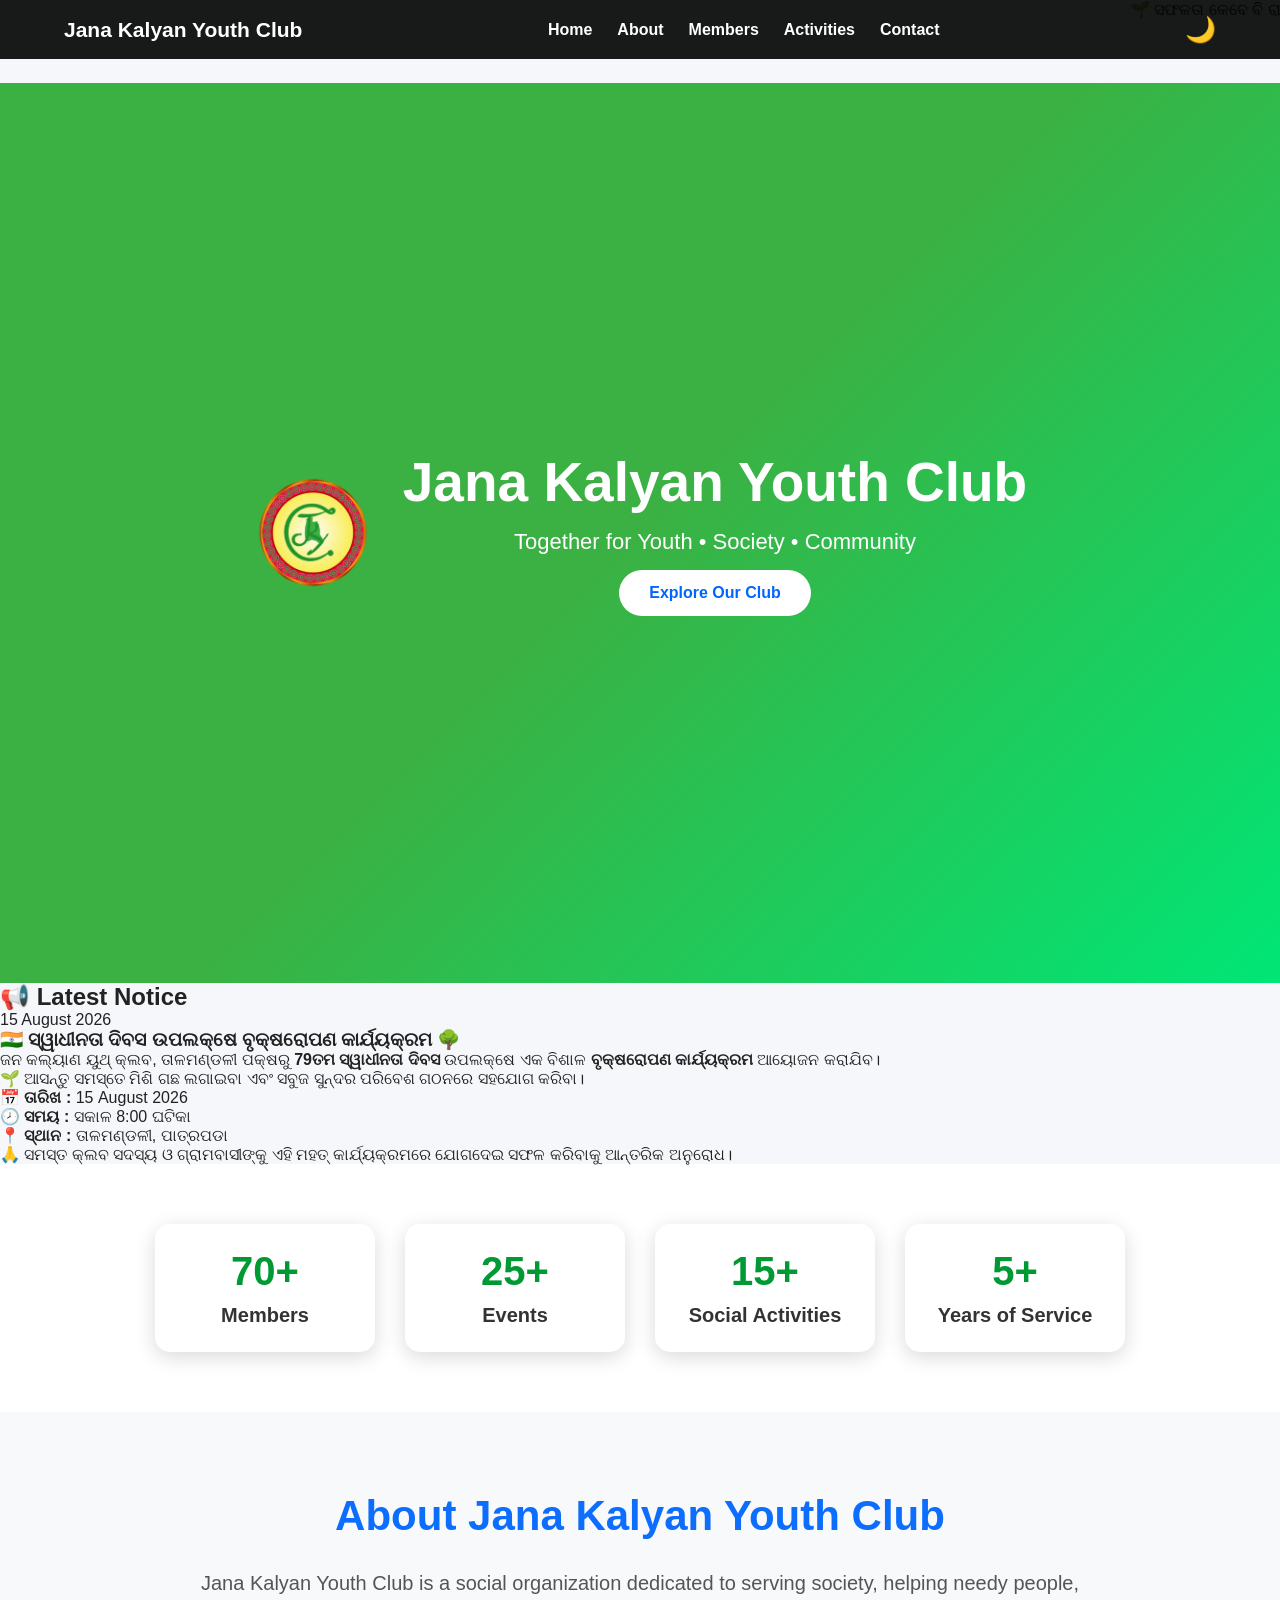
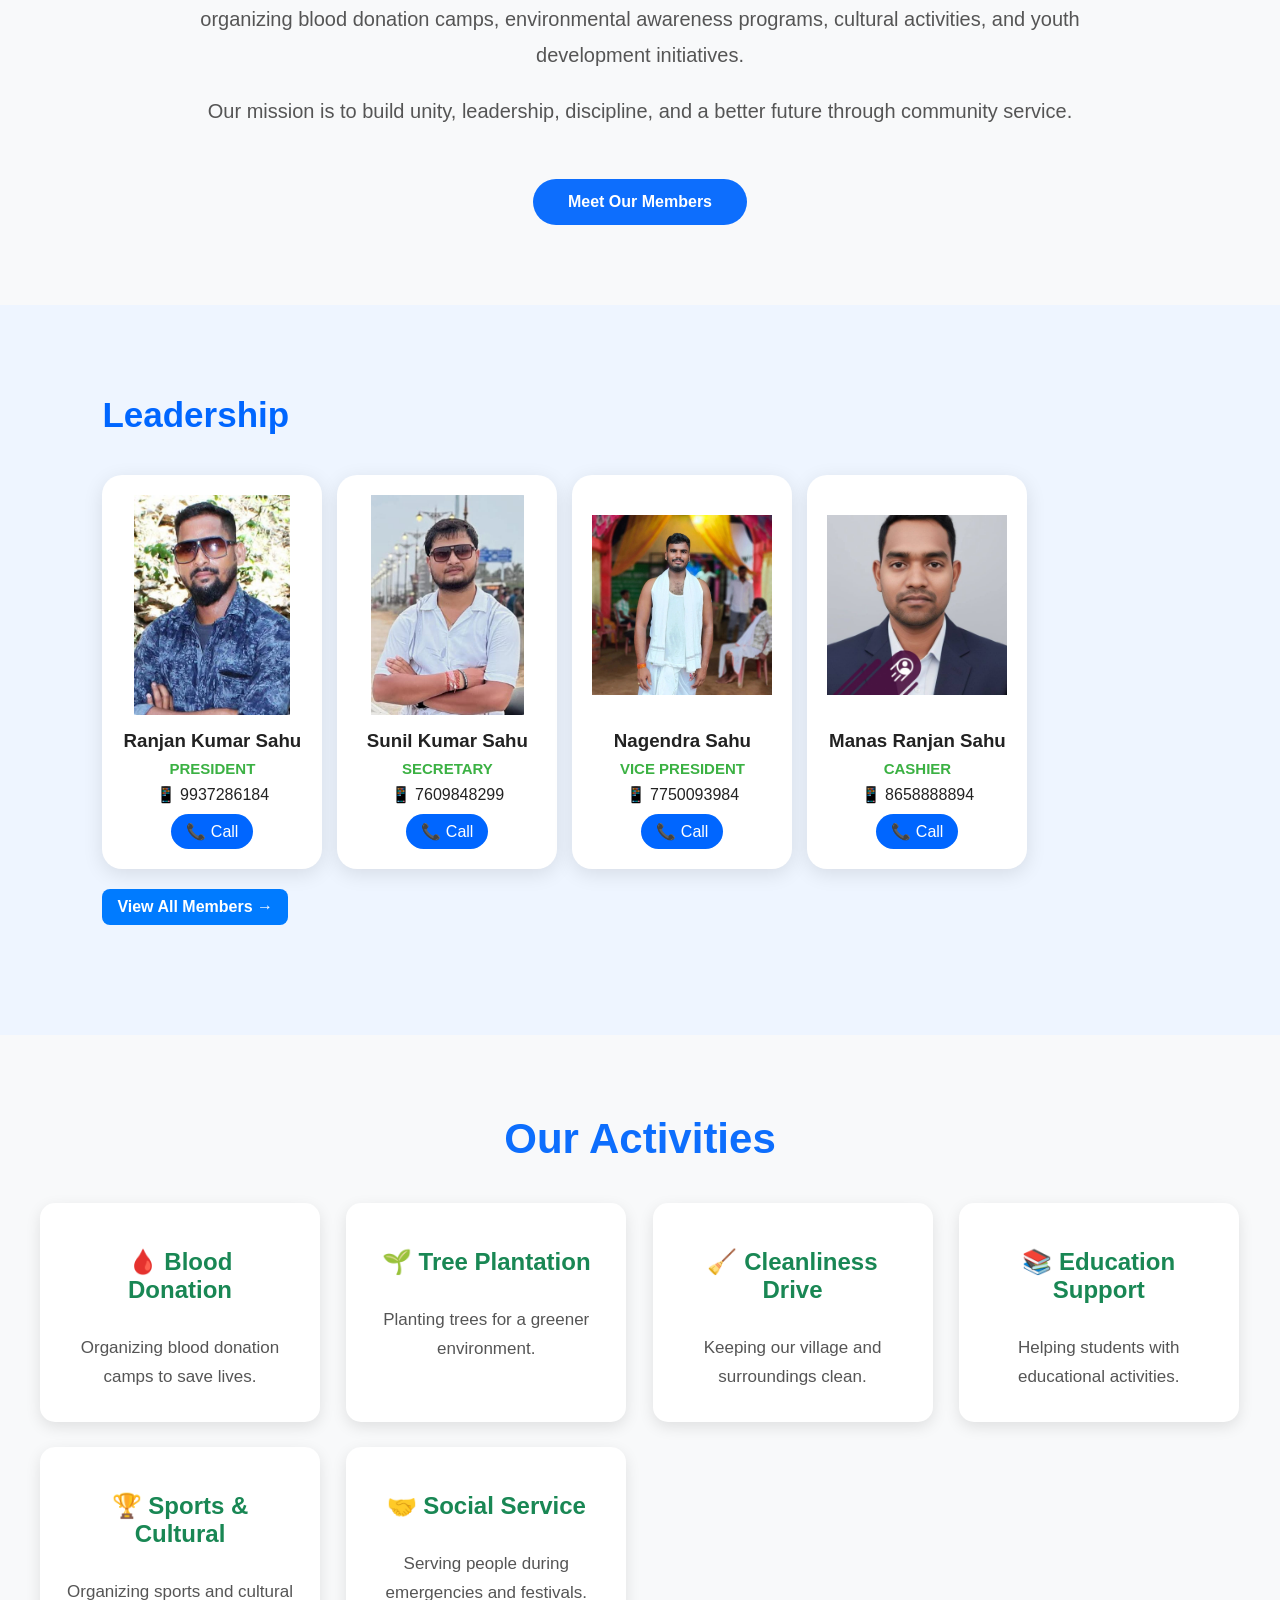
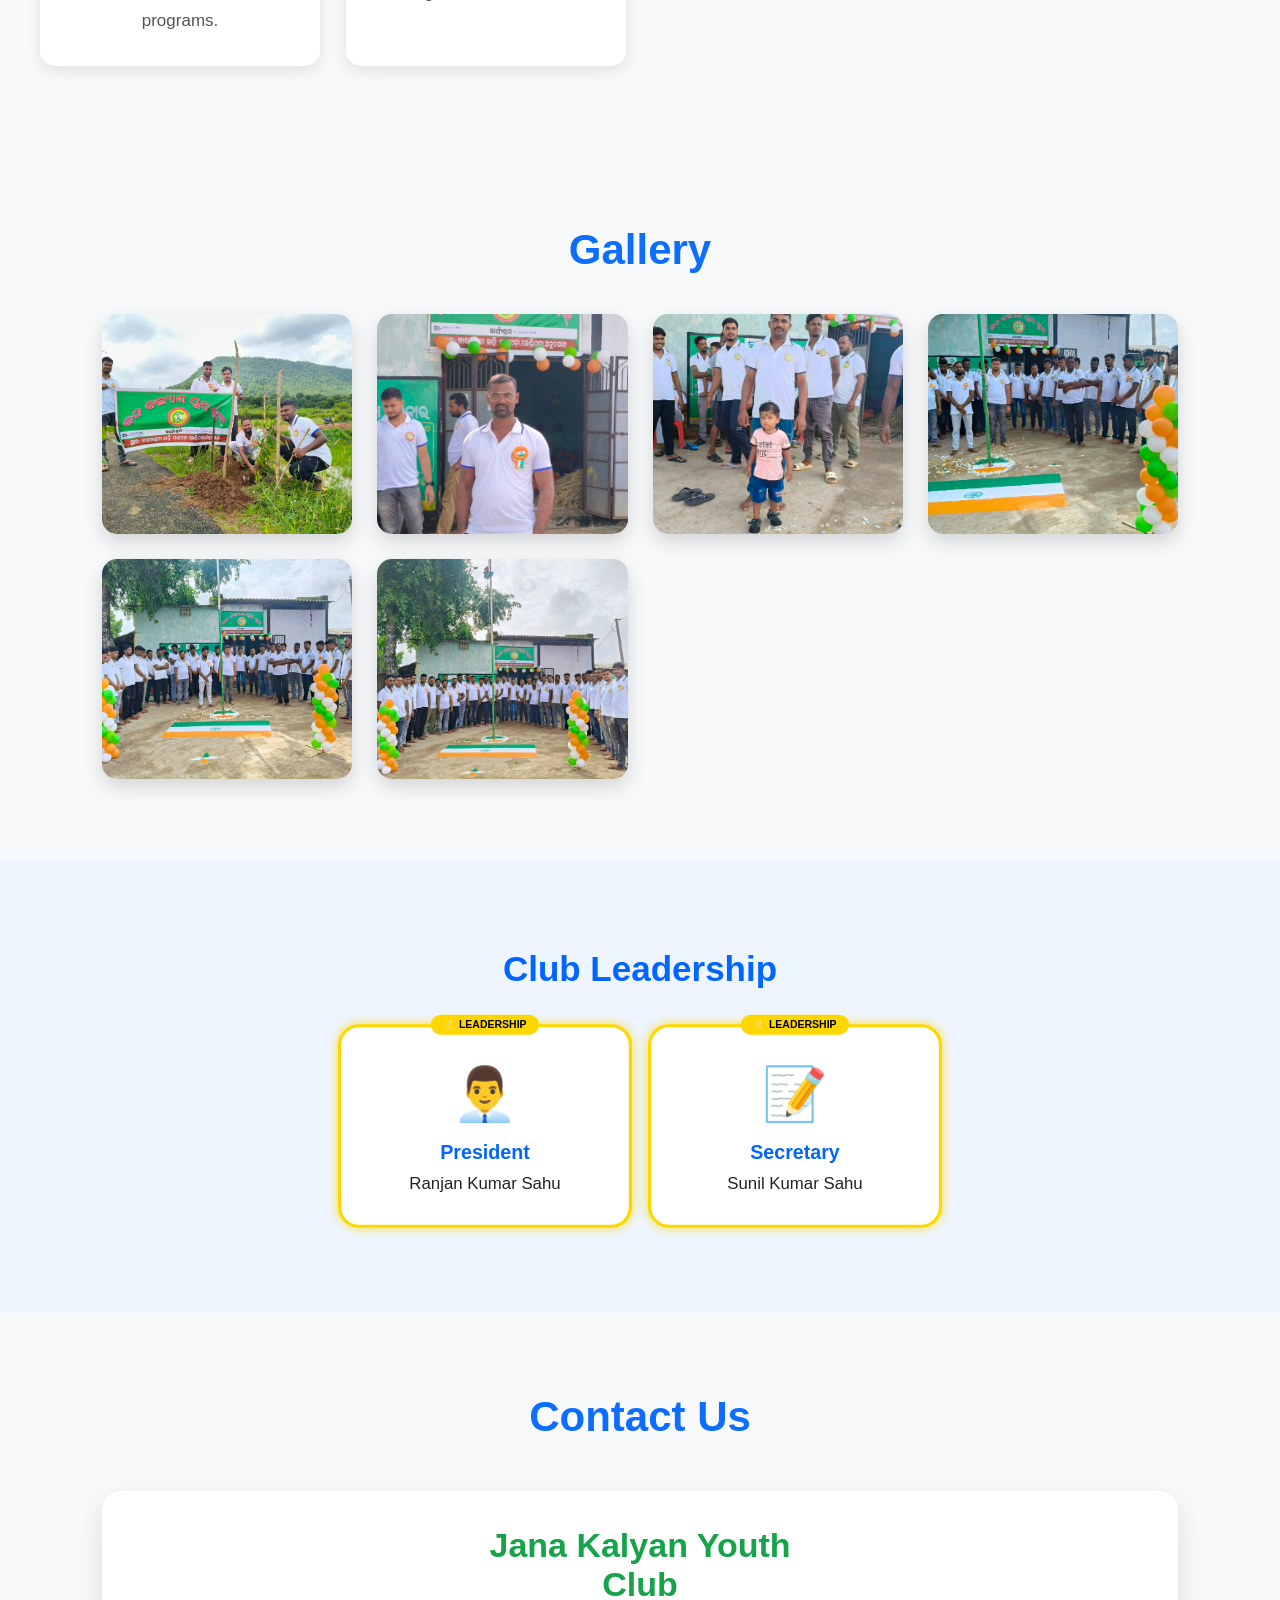
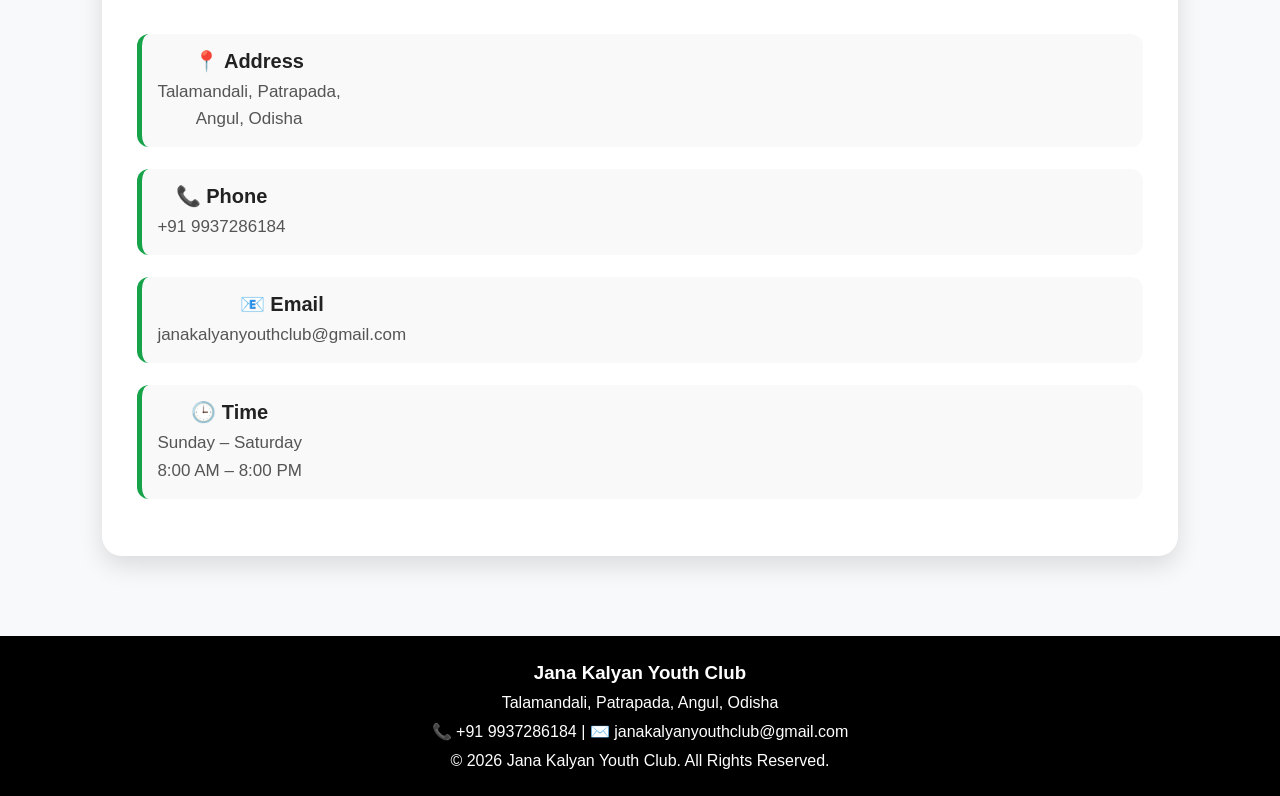
==== commit 4cf1cef8: "Add files via upload" ====
--- a/index.html
+++ b/index.html
@@ -277,7 +277,8 @@
 
     <div class="contact-info">
 
-    <h3>Jana Kalyan Youth Club</h3>
+    <h3>Jana Kalyan Youth<br>
+        Club</h3>
 
     <div class="contact-item">
         <div>
--- a/style.css
+++ b/style.css
@@ -841,38 +841,36 @@
 
 @media(max-width:768px){
 
-.contact{
-    padding:60px 20px;
-}
-
-.contact h2{
-    font-size:30px;
-}
-
-.contact-box{
-    grid-template-columns:1fr;
-}
-
 .contact-info{
-    padding:25px;
+    width:100%;
+    padding:20px;
+    box-sizing:border-box;
 }
 
 .contact-info h3{
-    font-size:28px;
+    font-size:32px;
+    line-height:1.2;
+    word-break:break-word;
+}
+
+.contact-item{
+    width:100%;
+    box-sizing:border-box;
+    padding:15px;
 }
 
 .contact-item h4{
-    font-size:18px;
+    font-size:20px;
 }
 
 .contact-item p{
-    font-size:15px;
+    font-size:16px;
+    word-break:break-word;
 }
 
 .contact-map iframe{
+    width:100%;
     height:300px;
-}
-
 }
 .footer{
     background:#111827;
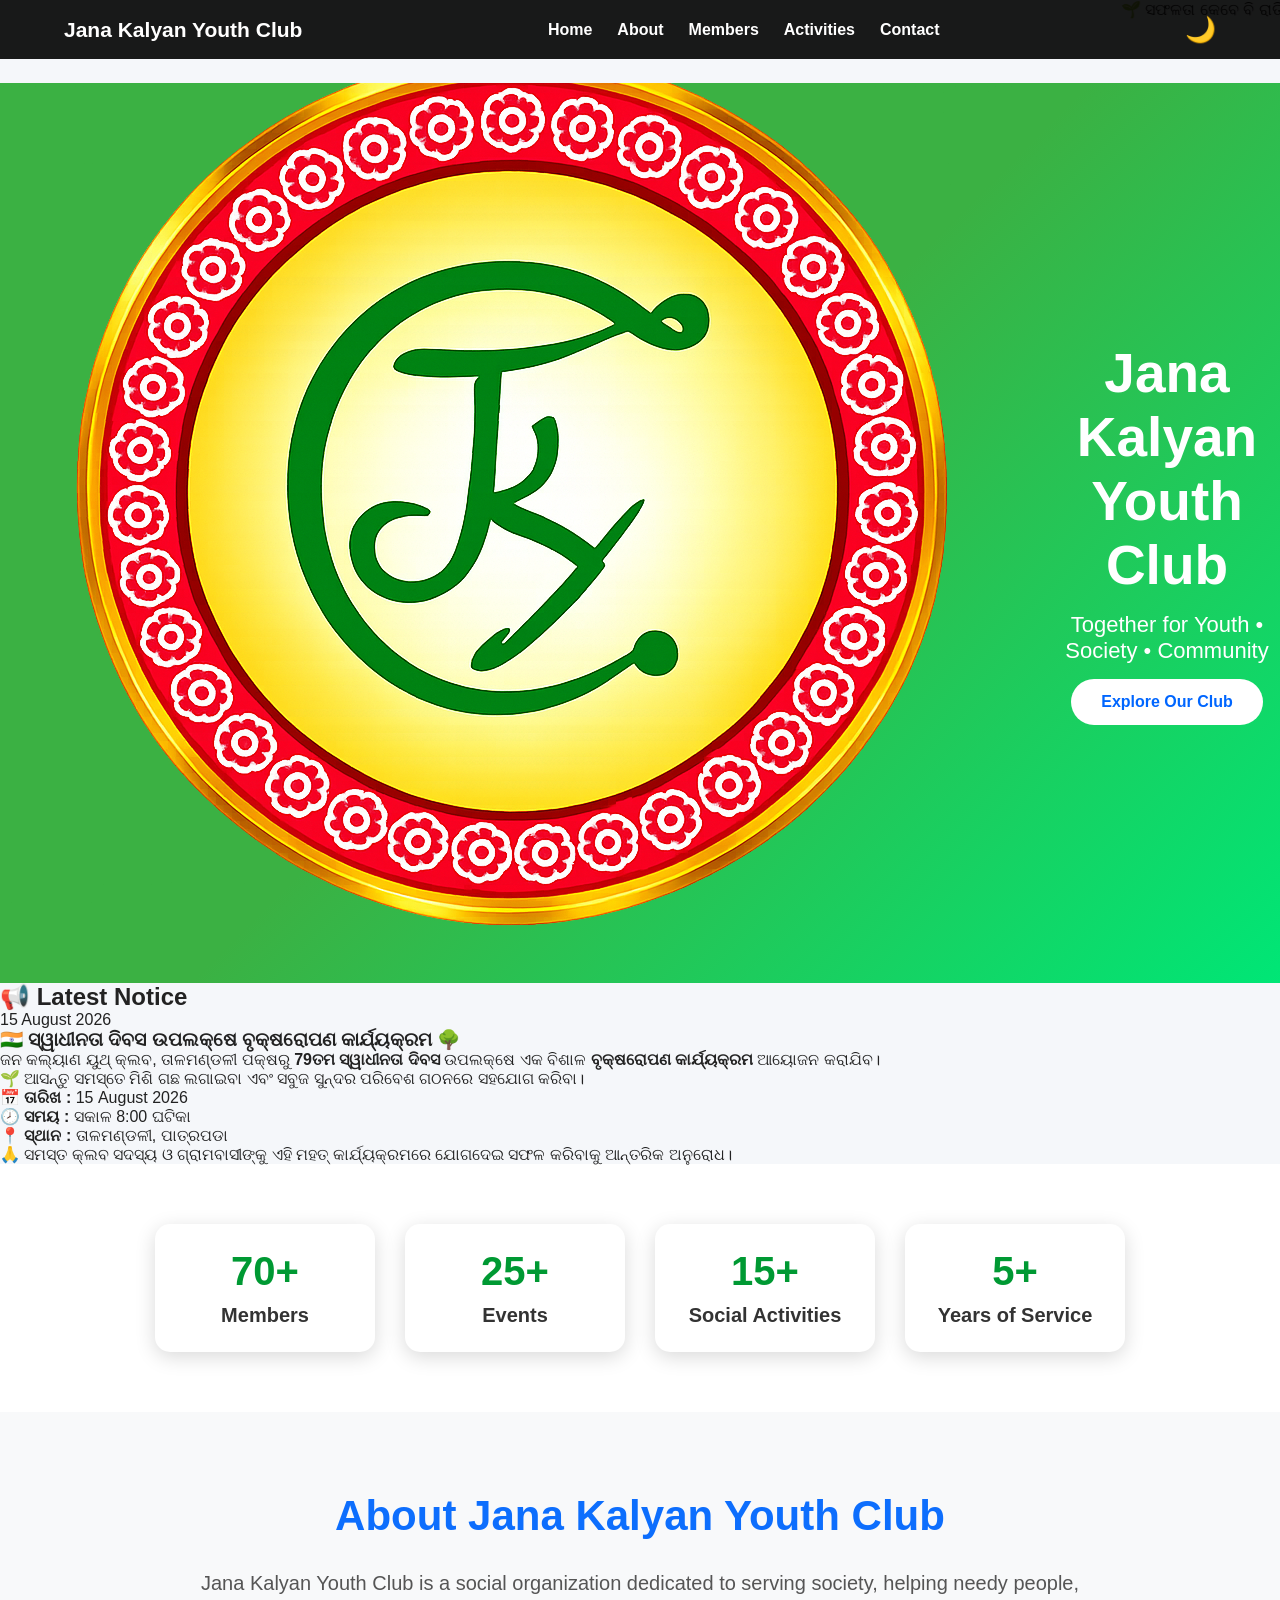
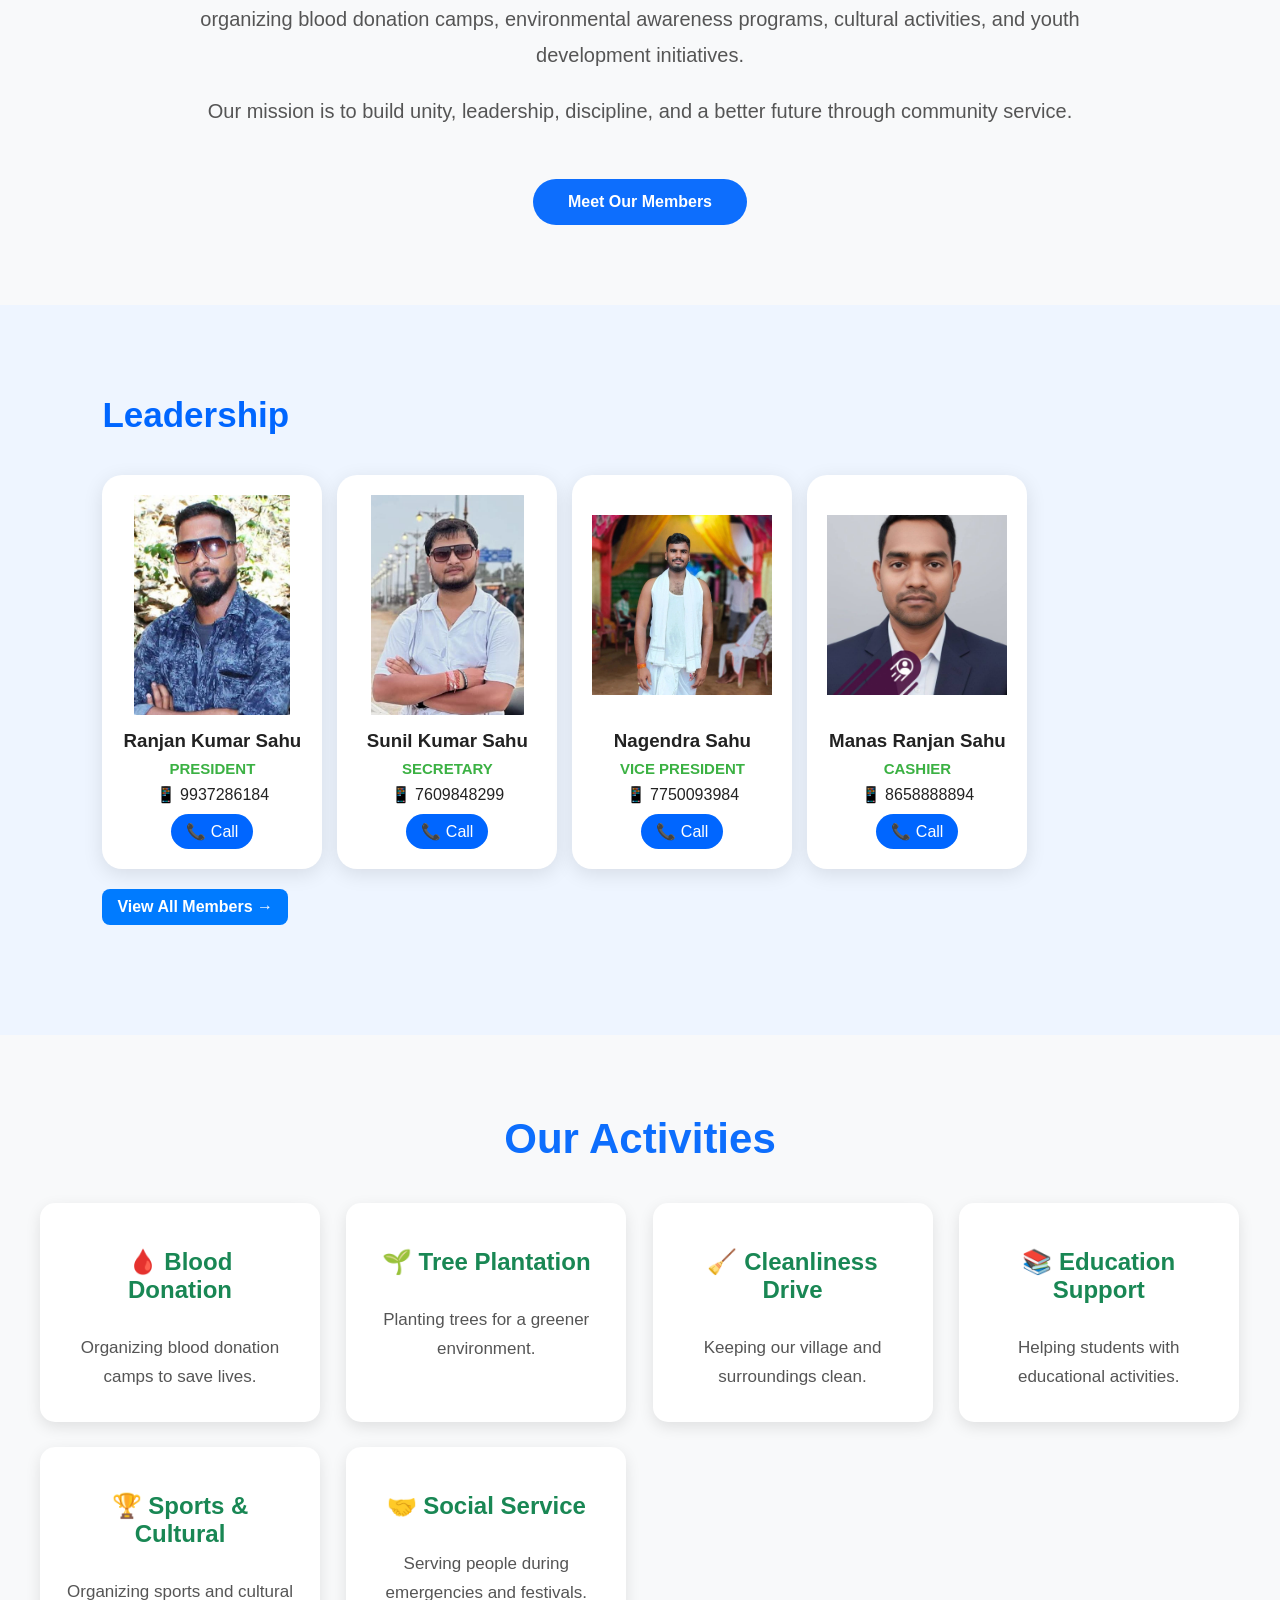
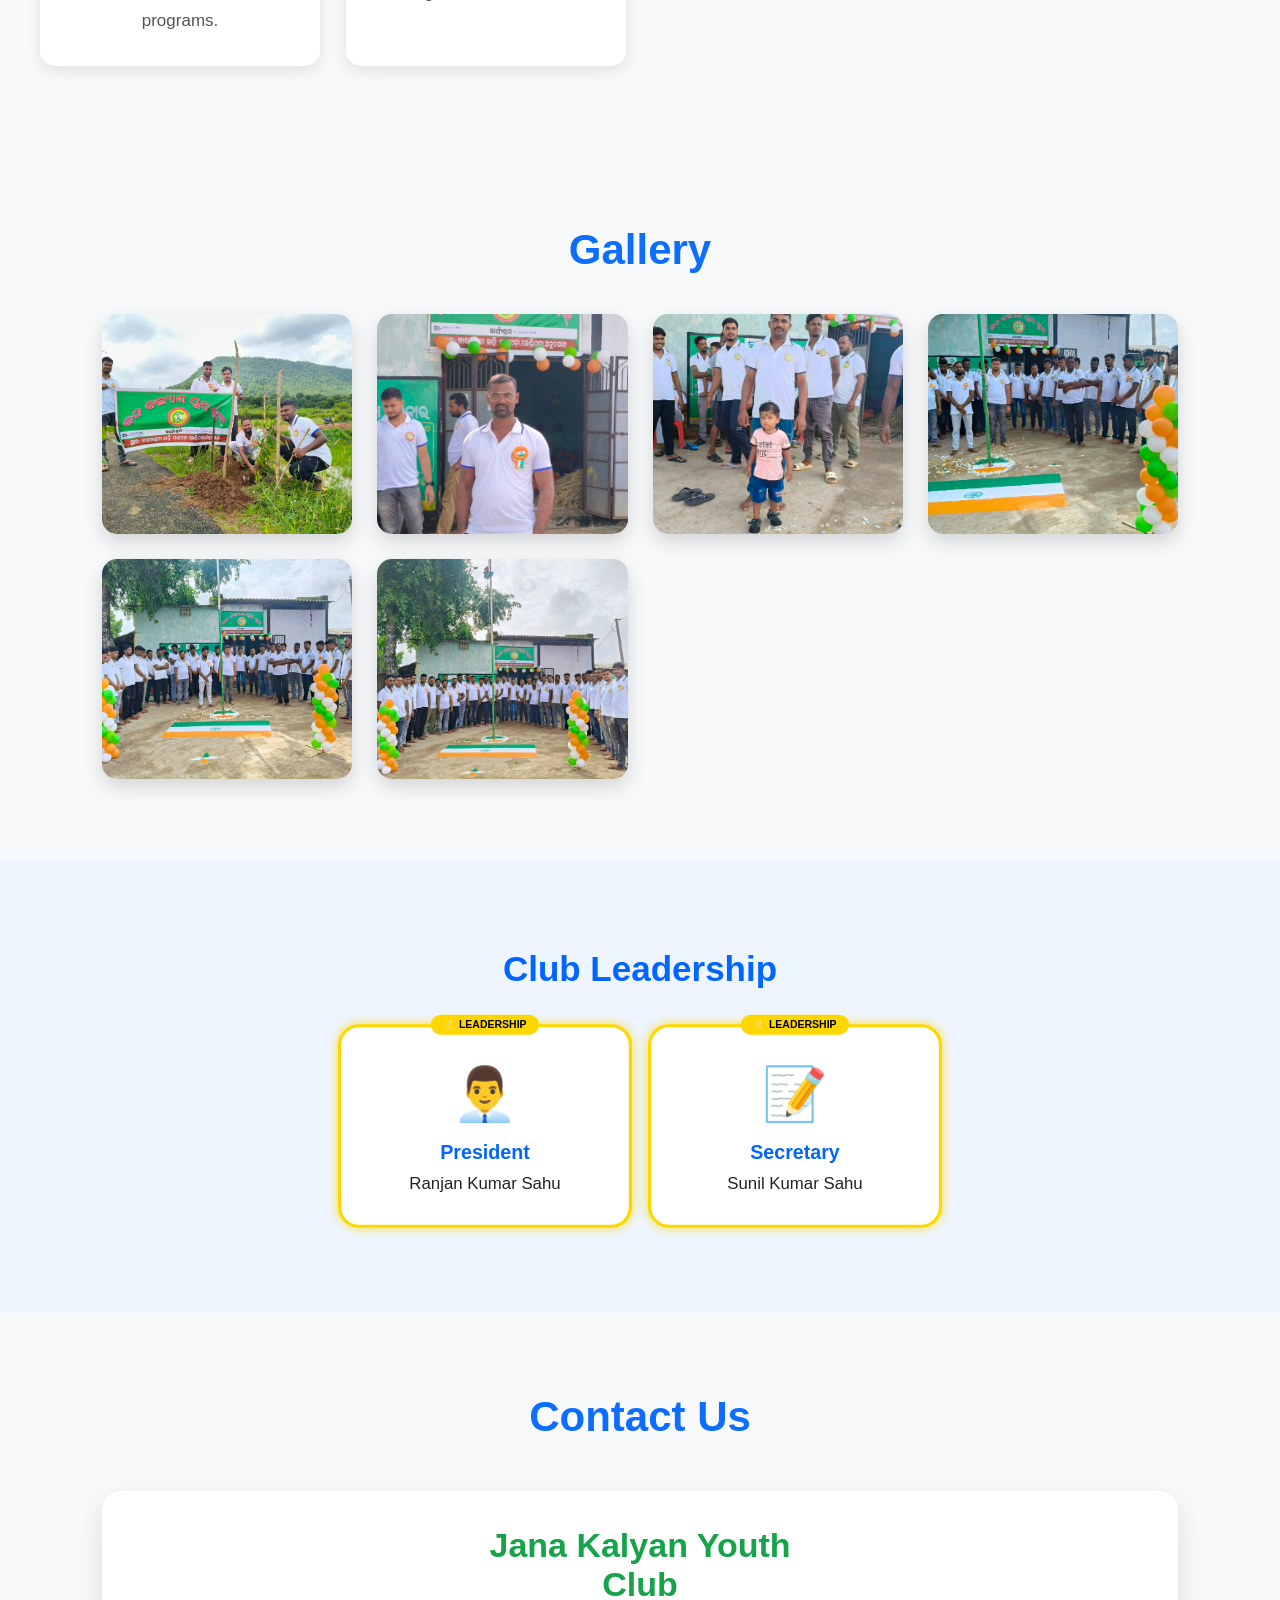
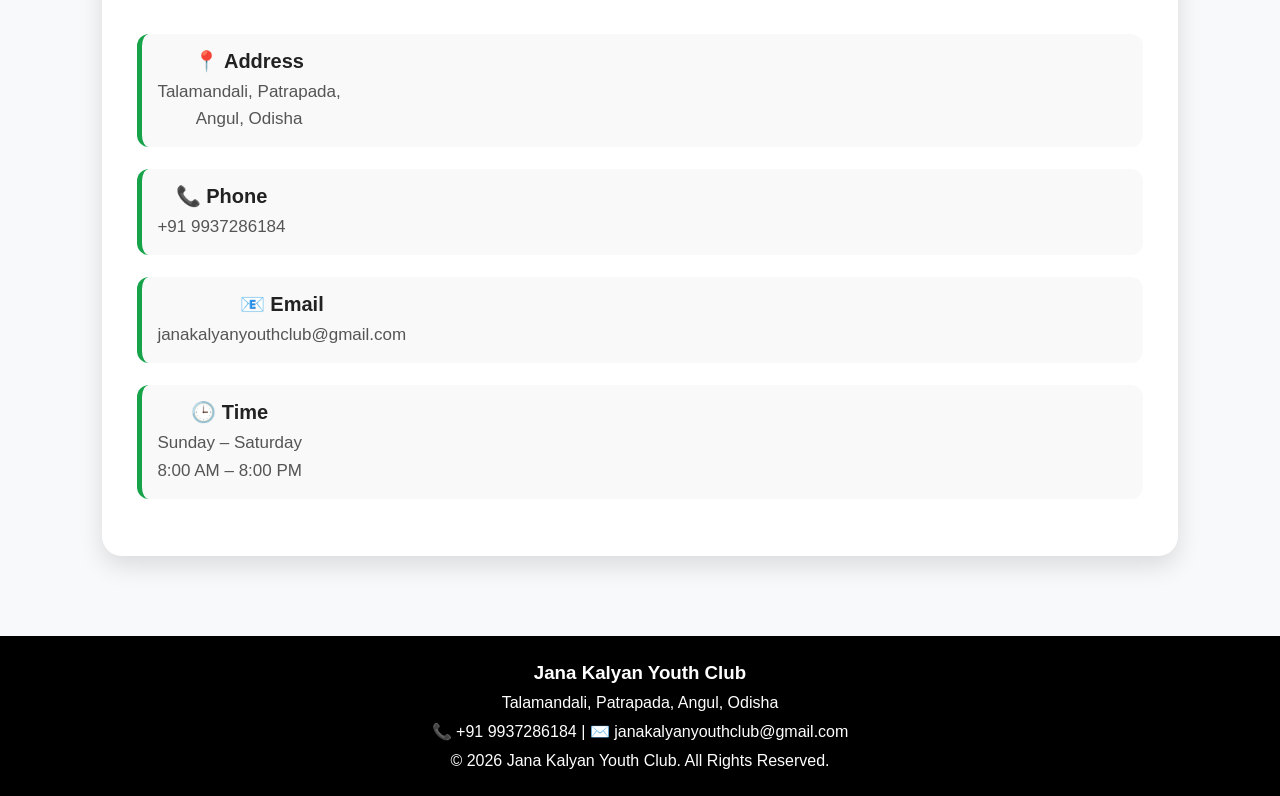
==== commit c17e7806: "Add files via upload" ====
--- a/index.html
+++ b/index.html
@@ -50,7 +50,7 @@
   <div class="hero-content">
 
     <div class="hero-title">
-        <img src="images/logo.png" alt="Club Logo" class="hero-logo">
+        <img src="logo.png" alt="Club Logo" class="logo">
 
         <div>
             <h1>Jana Kalyan Youth Club</h1>
--- a/style.css
+++ b/style.css
@@ -866,6 +866,7 @@
 .contact-item p{
     font-size:16px;
     word-break:break-word;
+    overflow-warp: break-word;
 }
 
 .contact-map iframe{
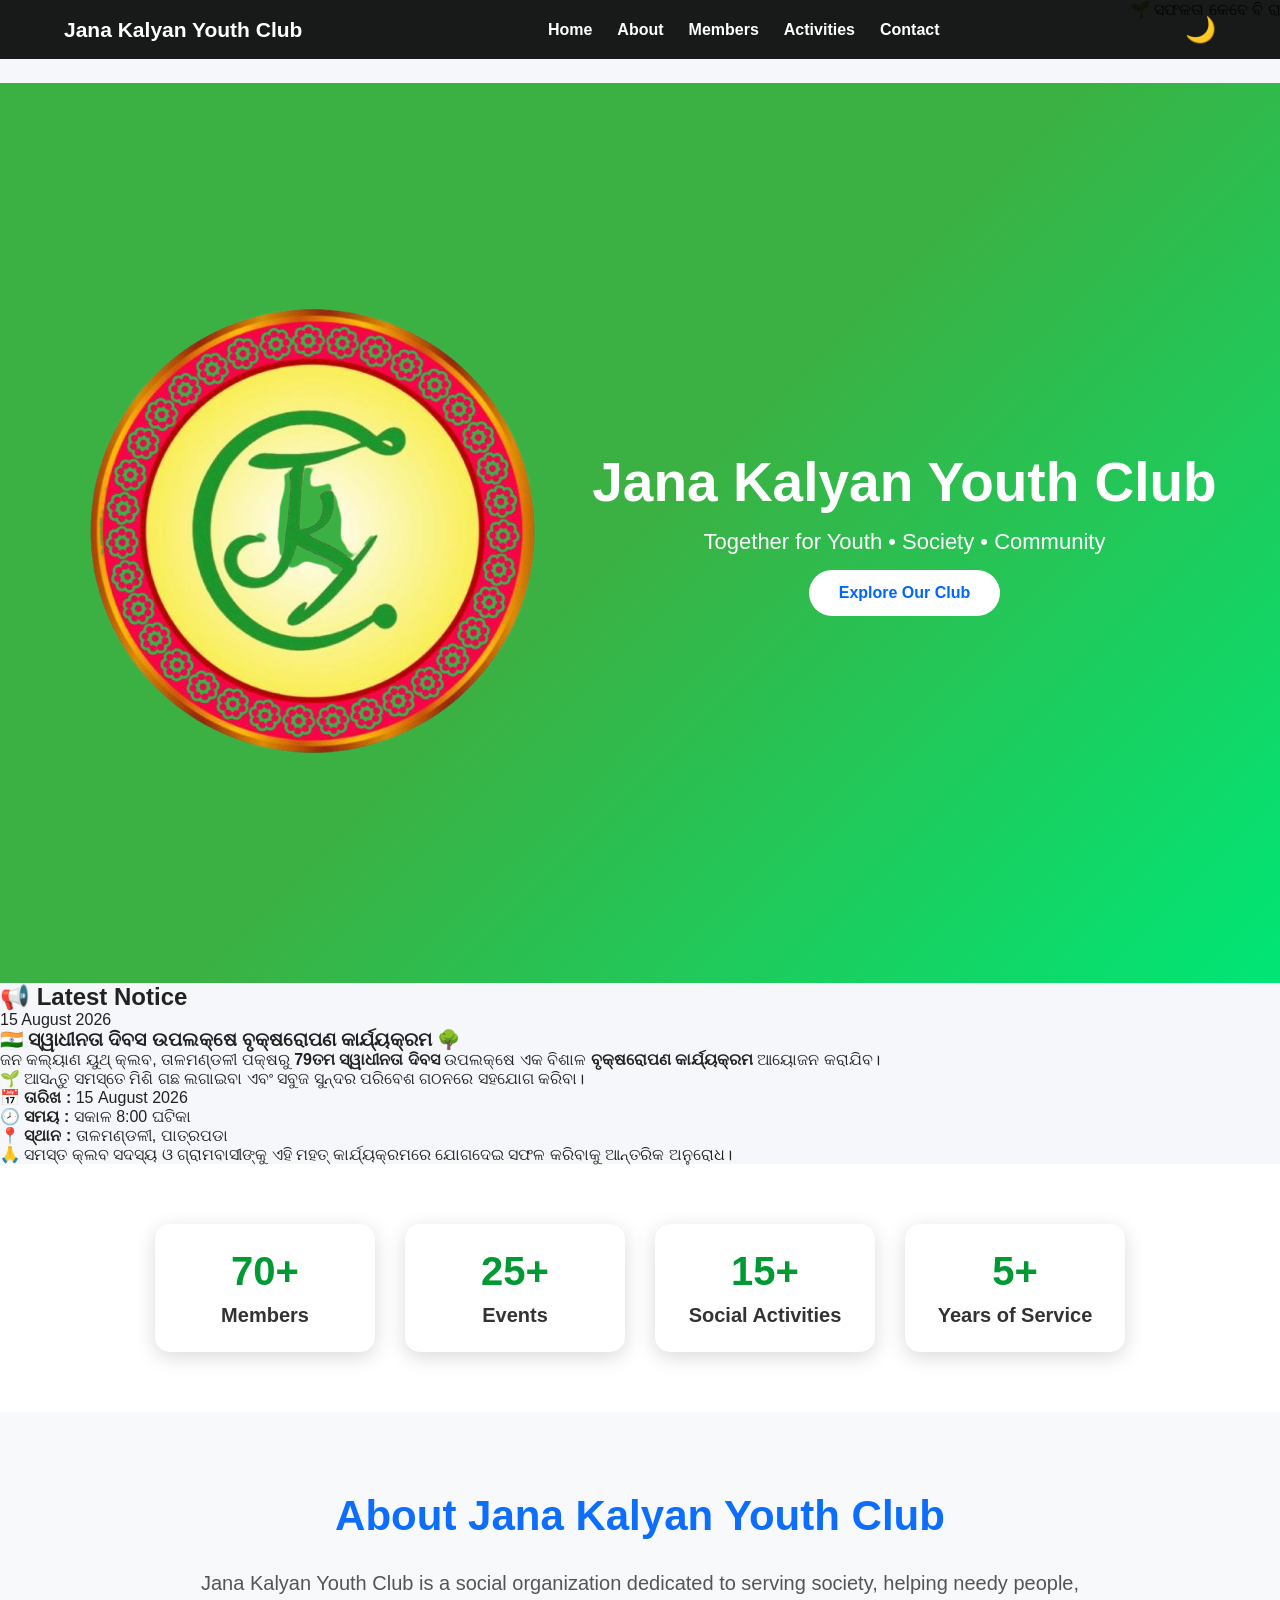
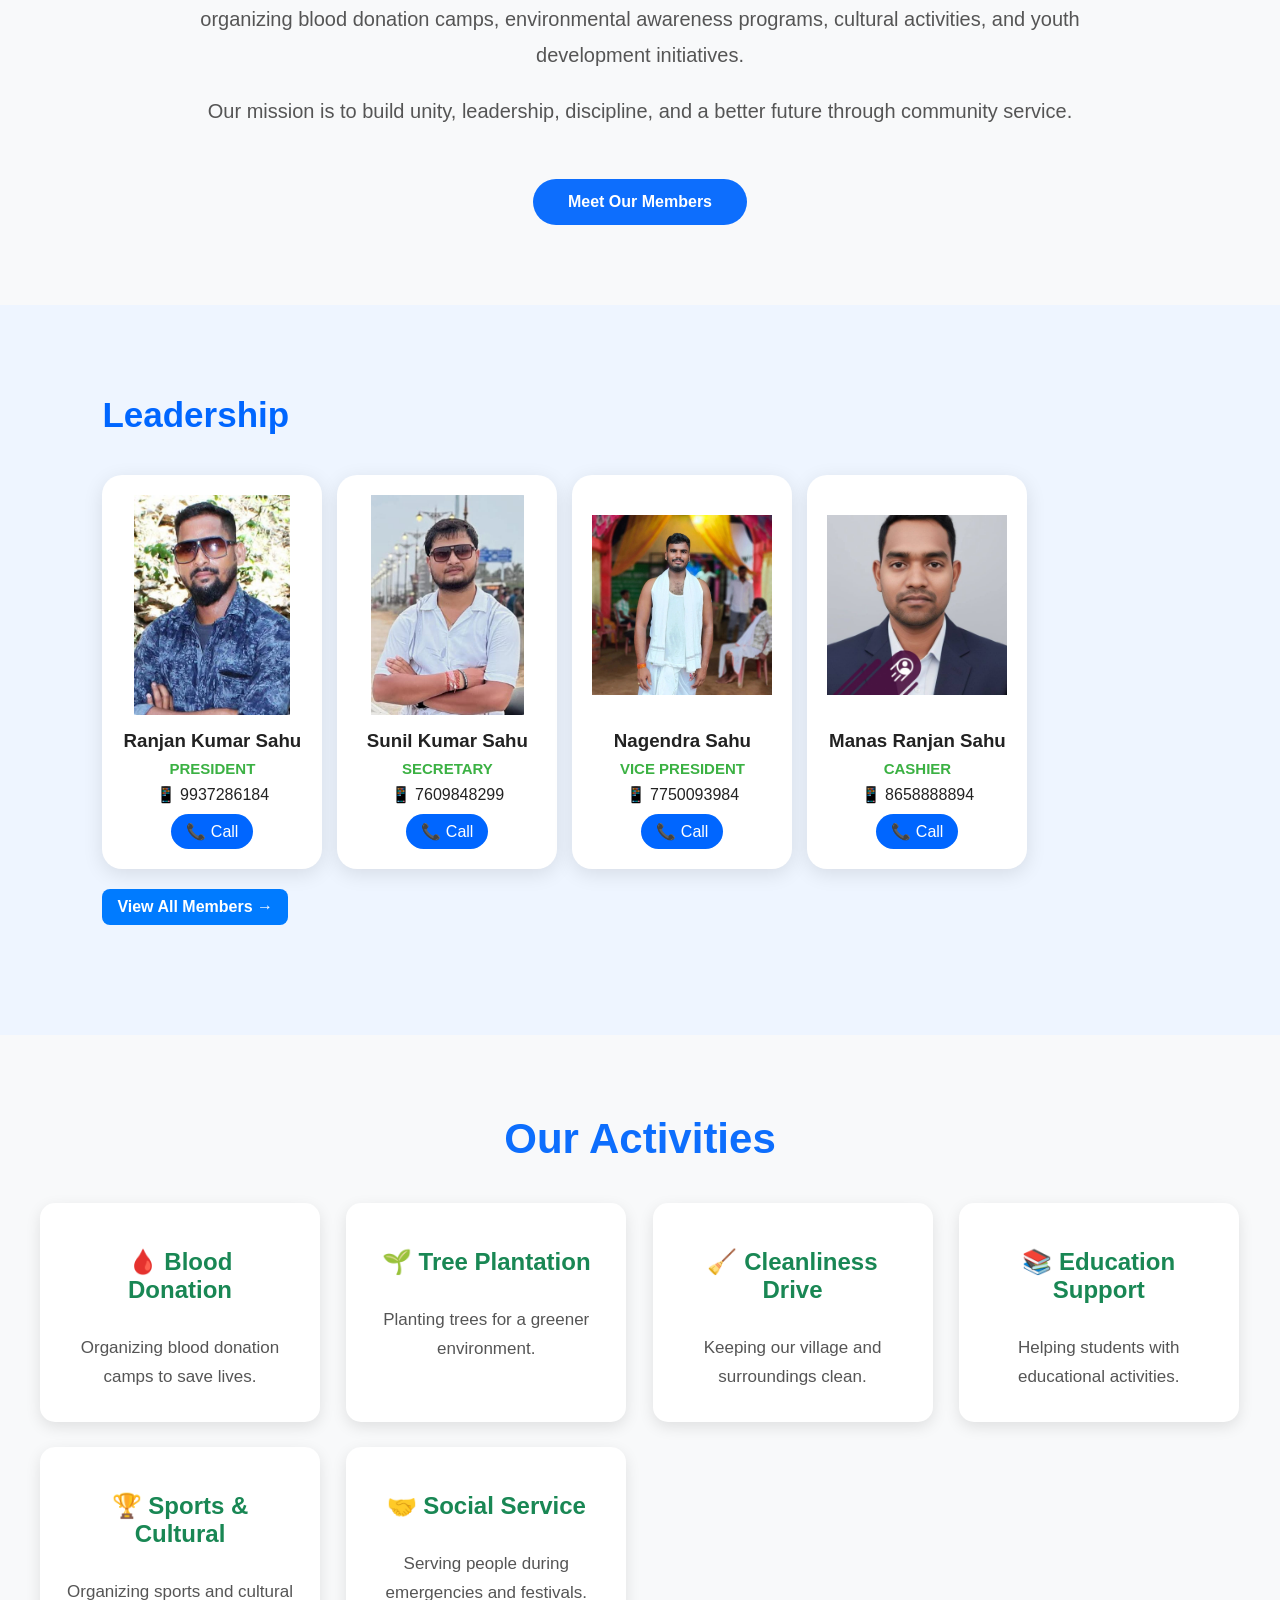
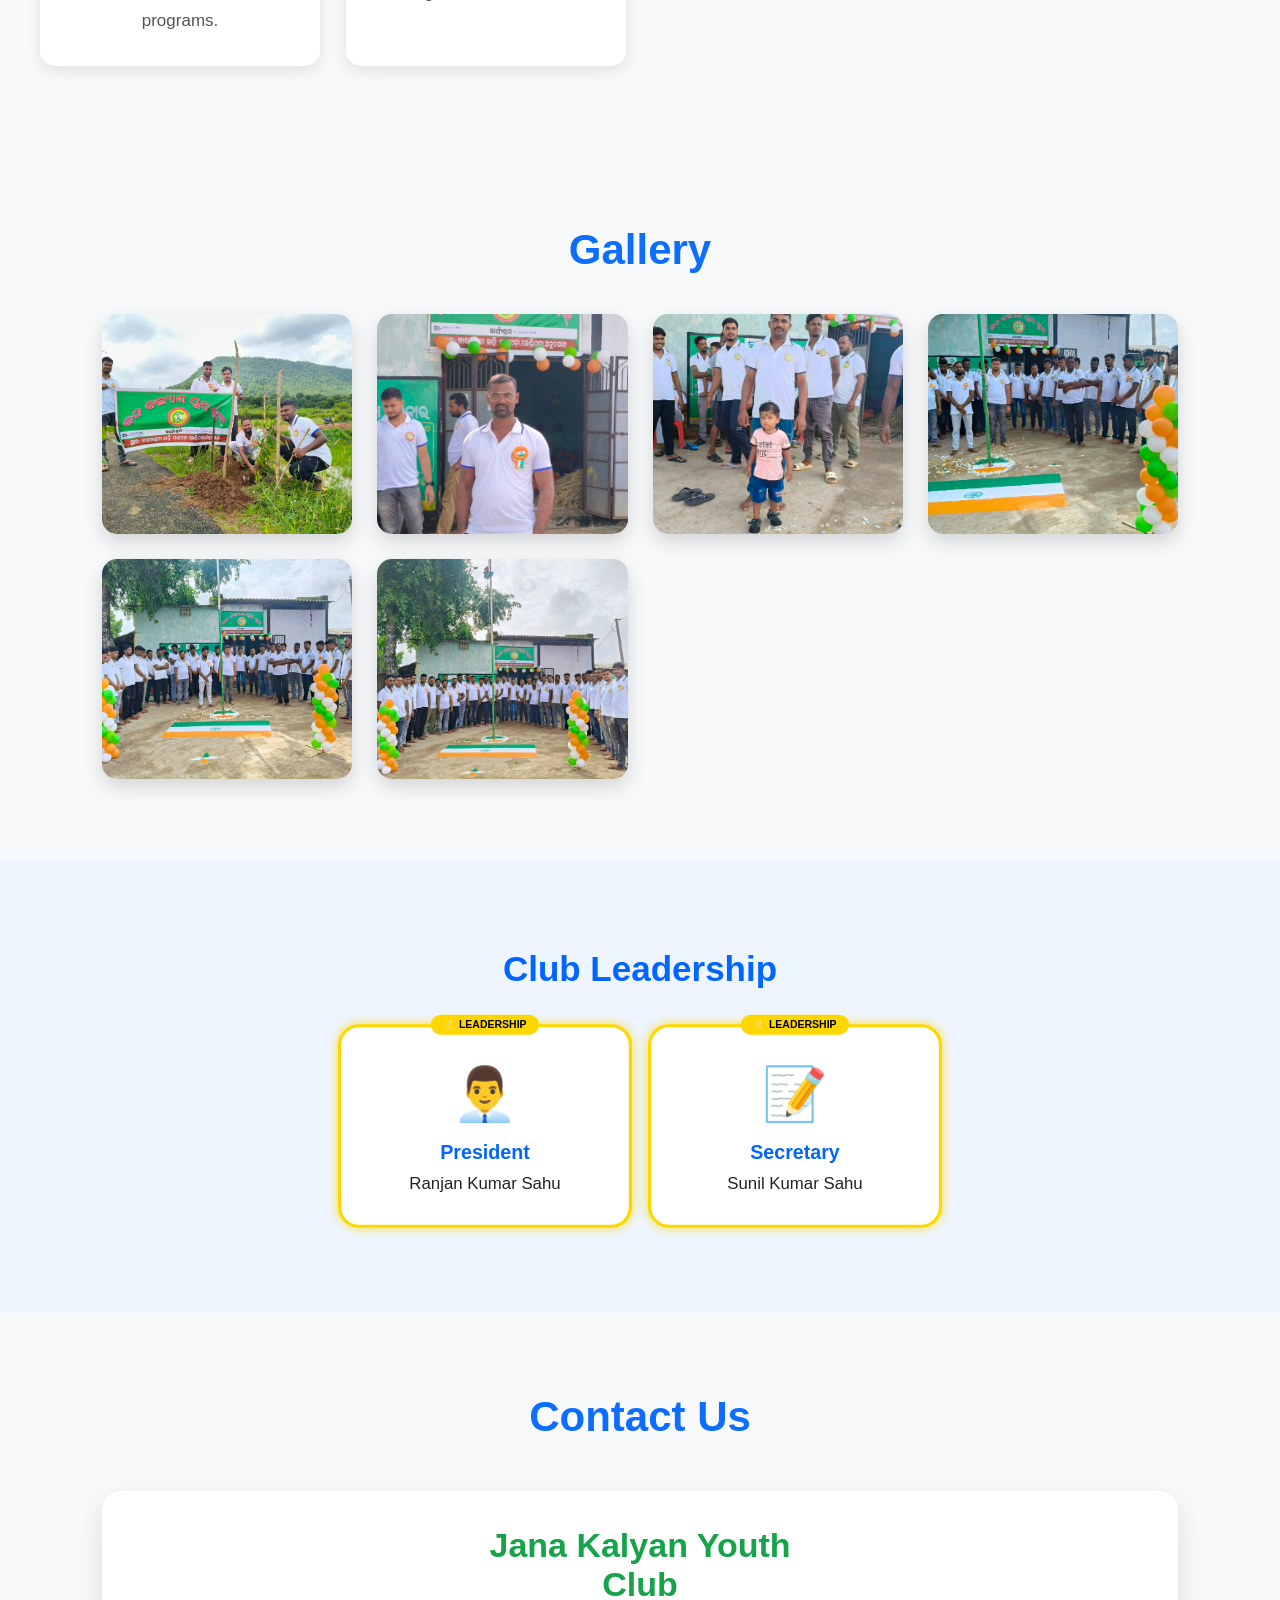
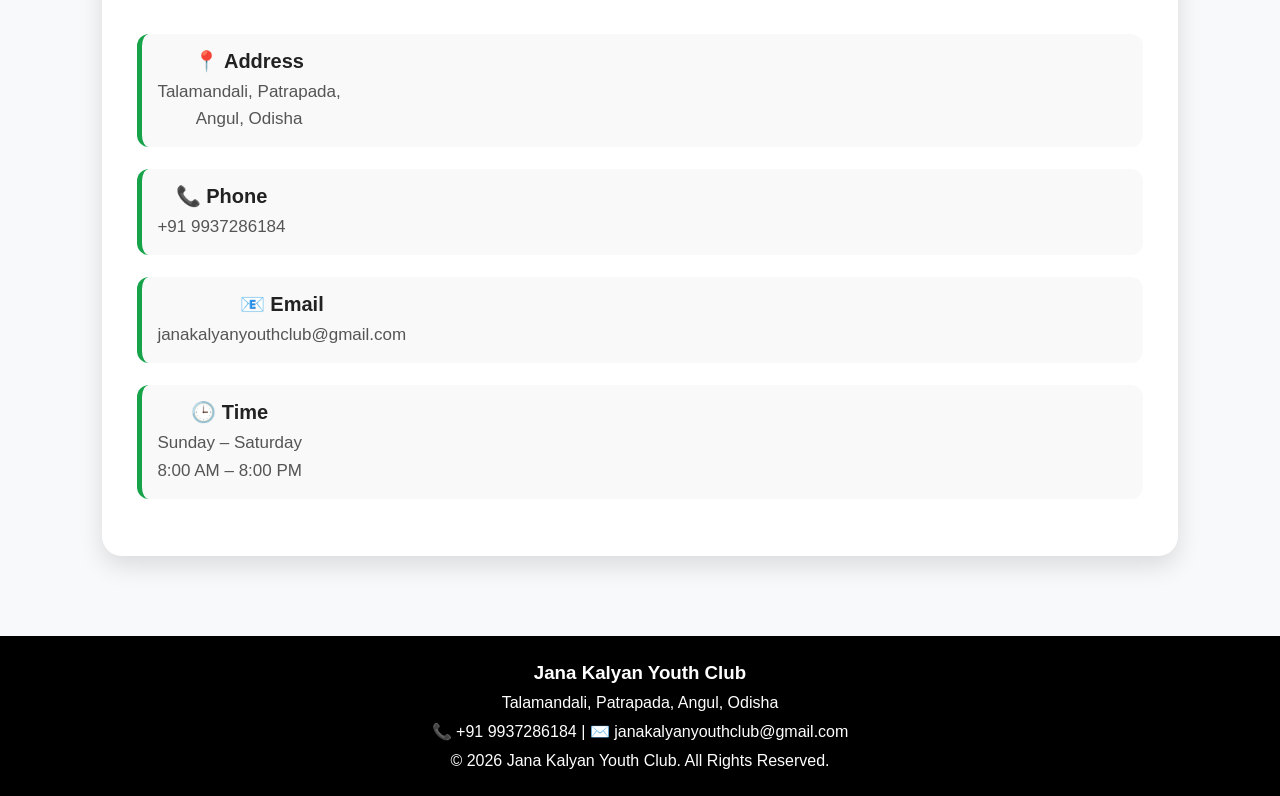
==== commit 6ec9f775: "Add files via upload" ====
--- a/index.html
+++ b/index.html
@@ -47,24 +47,26 @@
 <!-- HOME -->
 <section id="home" class="hero">
 
-  <div class="hero-content">
-
-    <div class="hero-title">
-        <img src="logo.png" alt="Club Logo" class="logo">
-
-        <div>
-            <h1>Jana Kalyan Youth Club</h1>
-
-            <p>Together for Youth • Society • Community</p>
-
-            <a href="#about" class="main-btn">
-                Explore Our Club
-            </a>
-        </div>
-
-    </div>
-
-</div>
+    <div class="hero-content">
+
+        <div class="hero-title">
+
+            <img src="images/logo.png" alt="Club Logo" class="logo">
+
+            <div>
+                <h1>Jana Kalyan Youth Club</h1>
+
+                <p>Together for Youth • Society • Community</p>
+
+                <a href="#about" class="main-btn">
+                    Explore Our Club
+                </a>
+
+            </div>
+
+        </div>
+
+    </div>
 
 </section>
 <!-- ================= NOTICE BOARD ================= -->
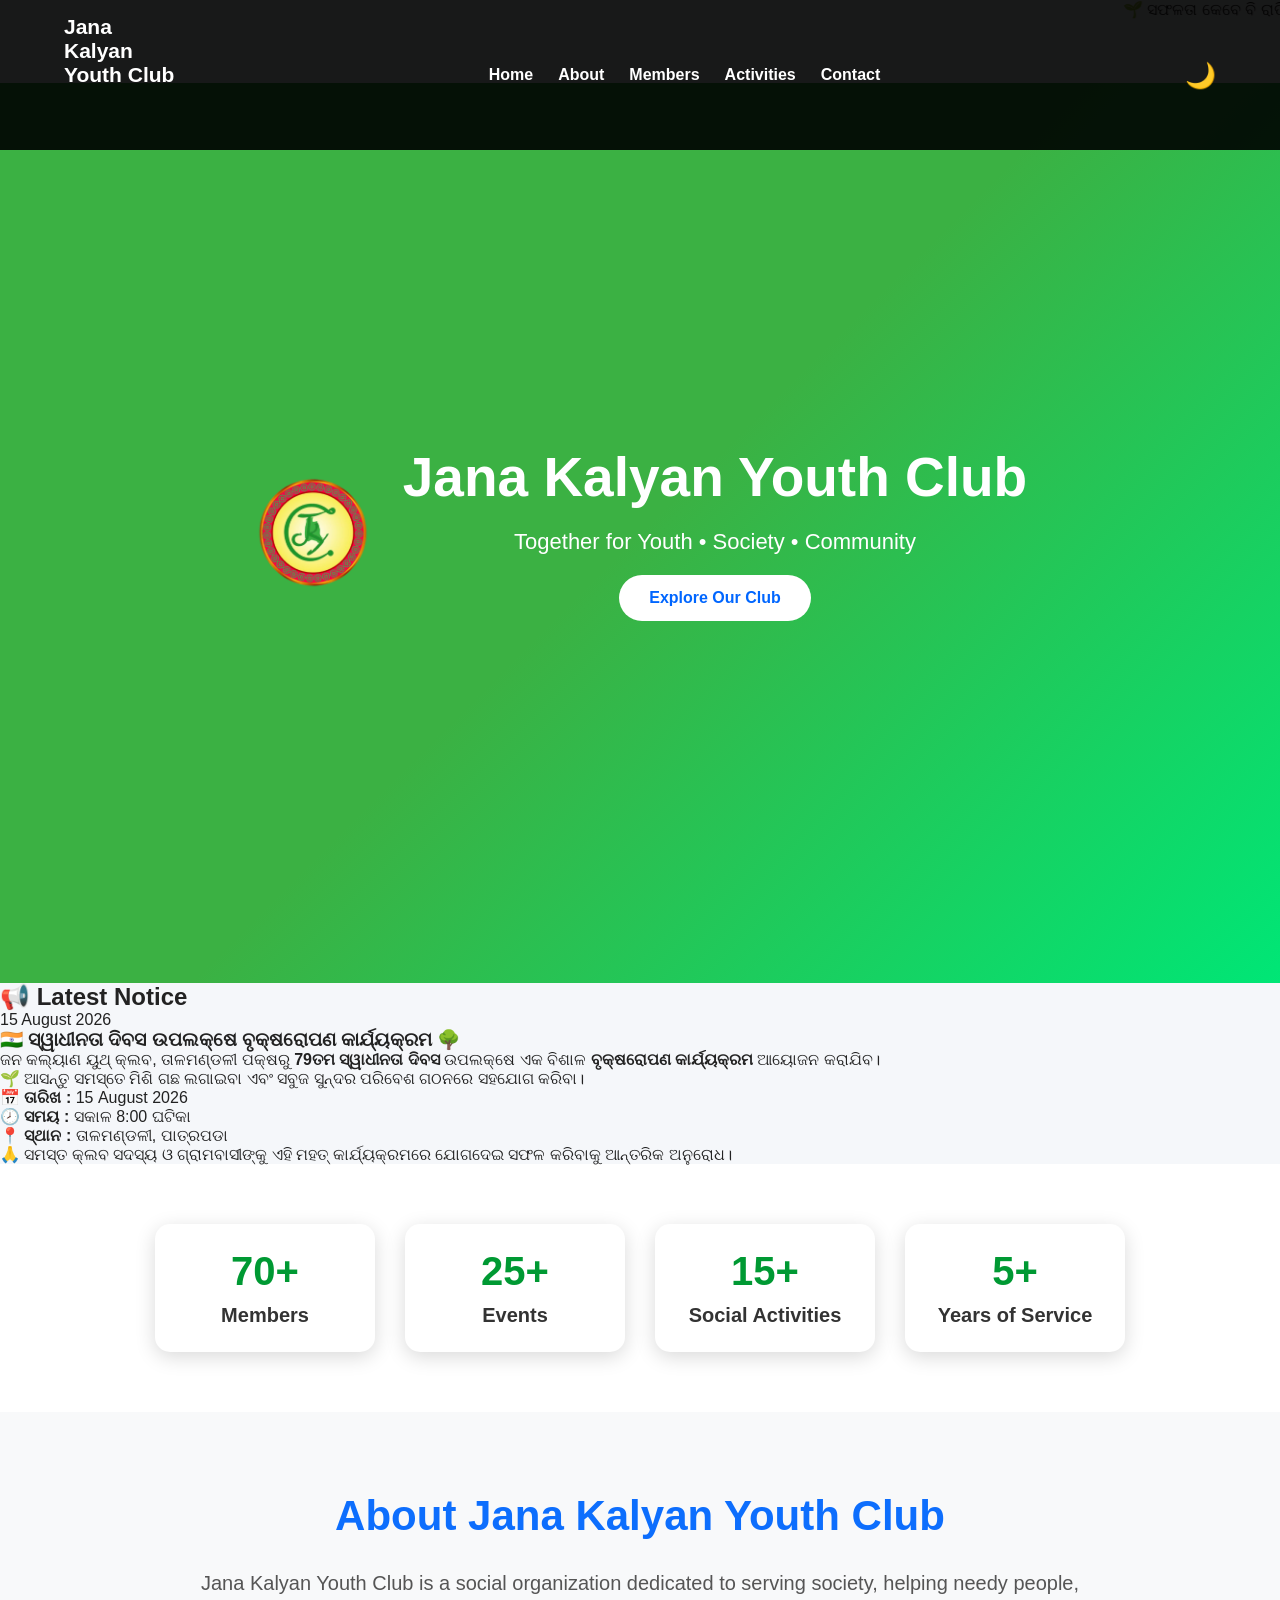
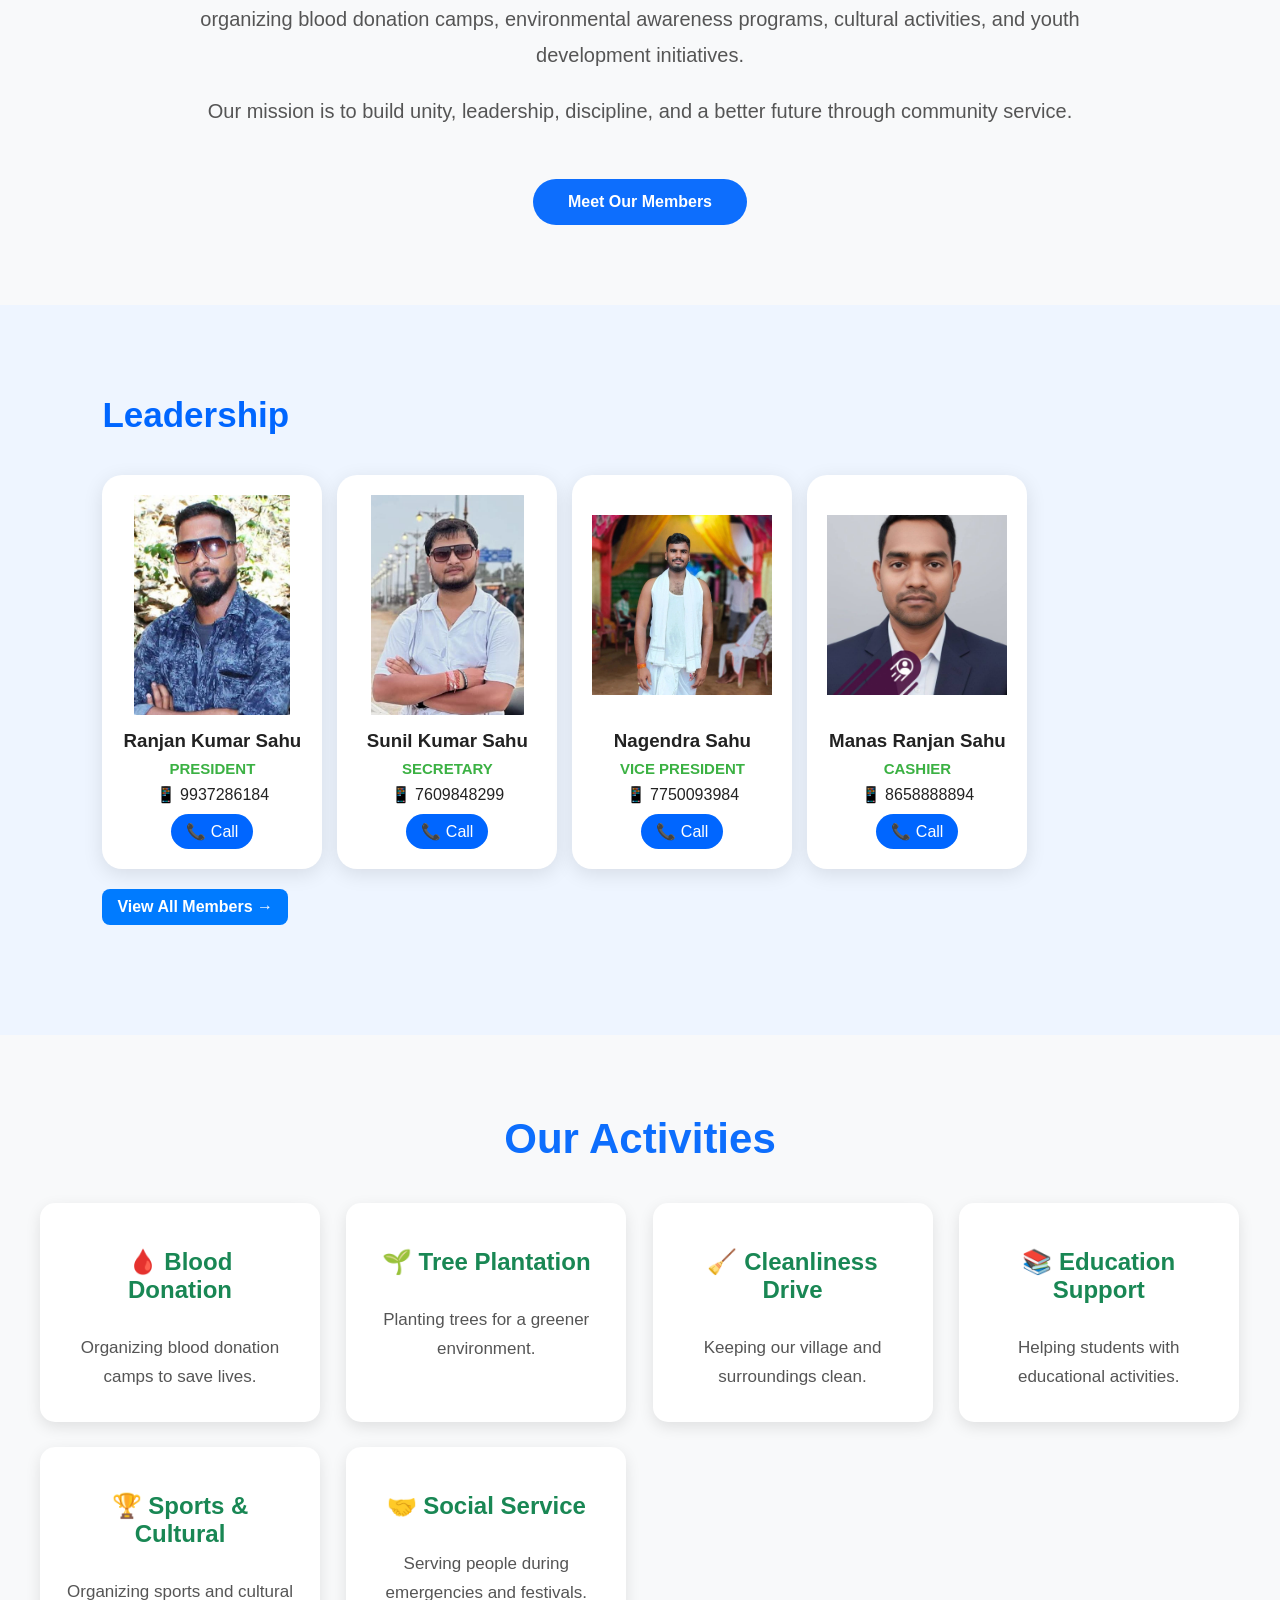
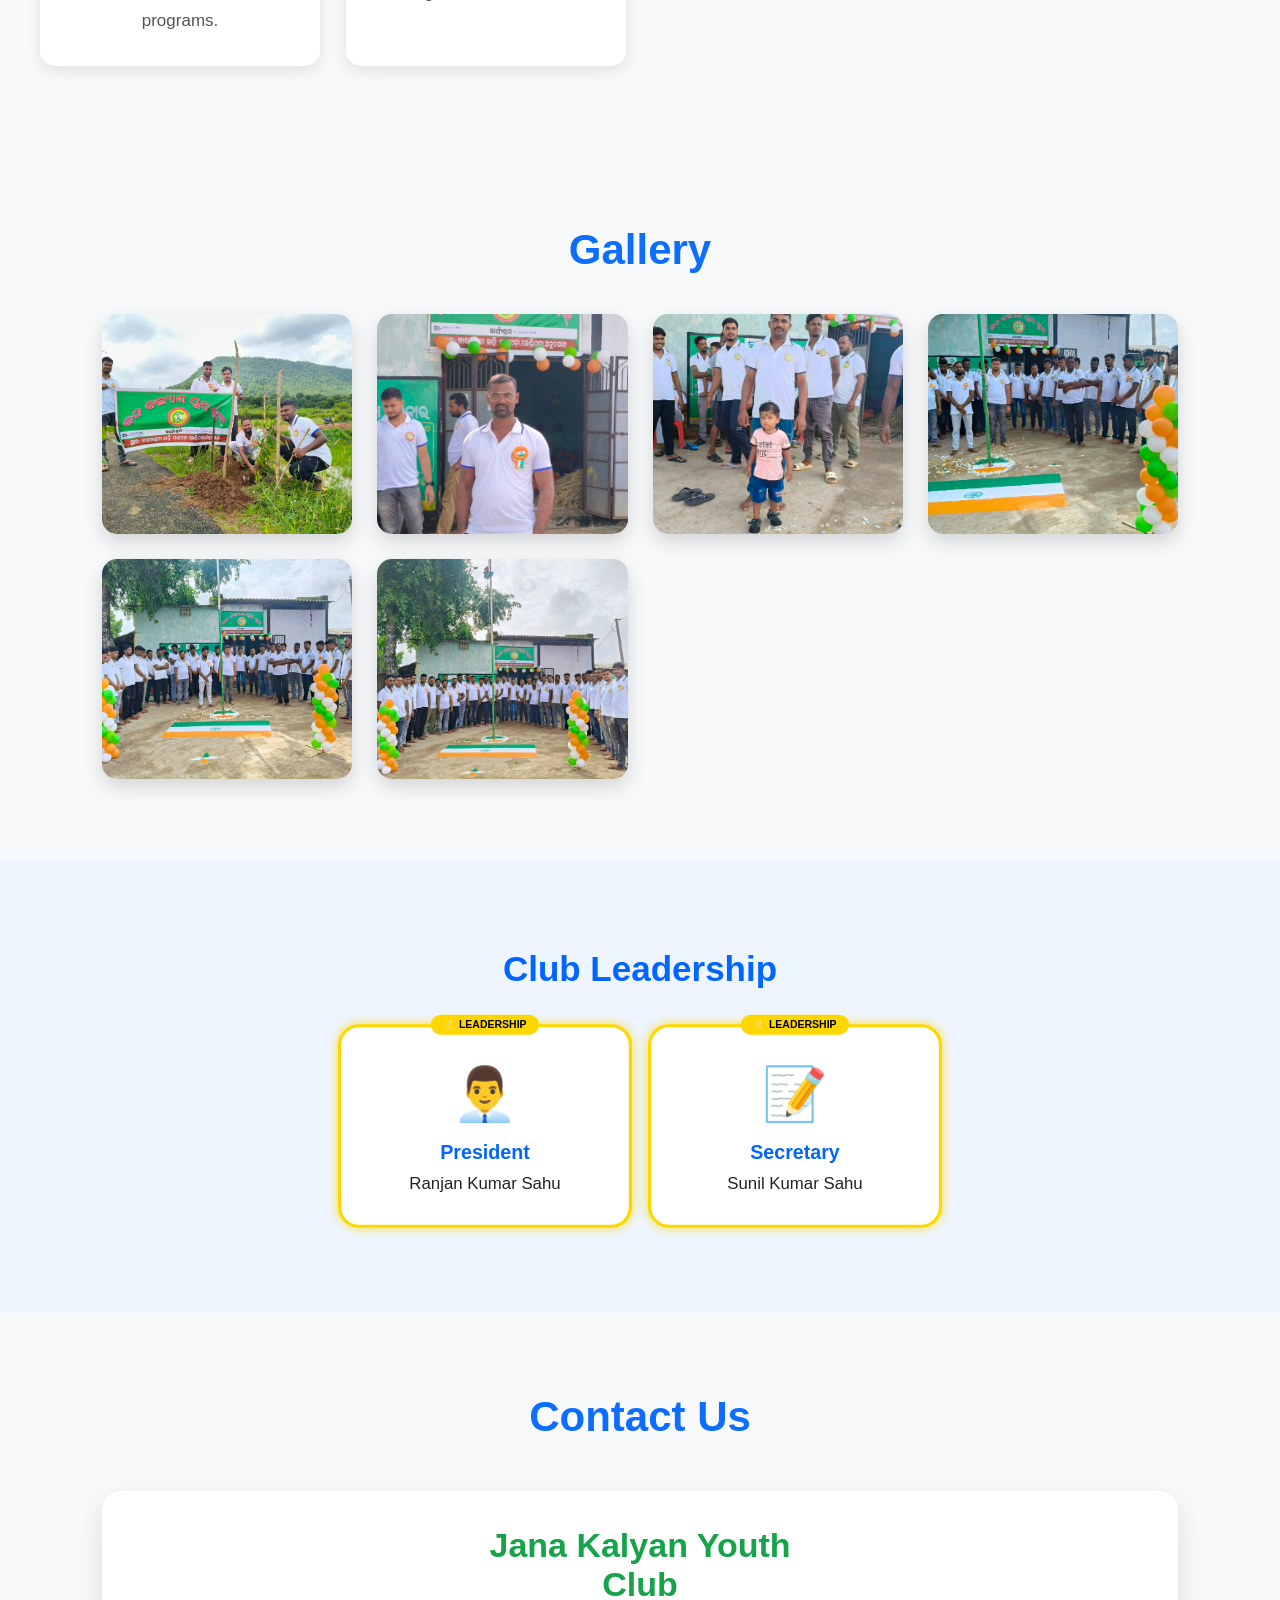
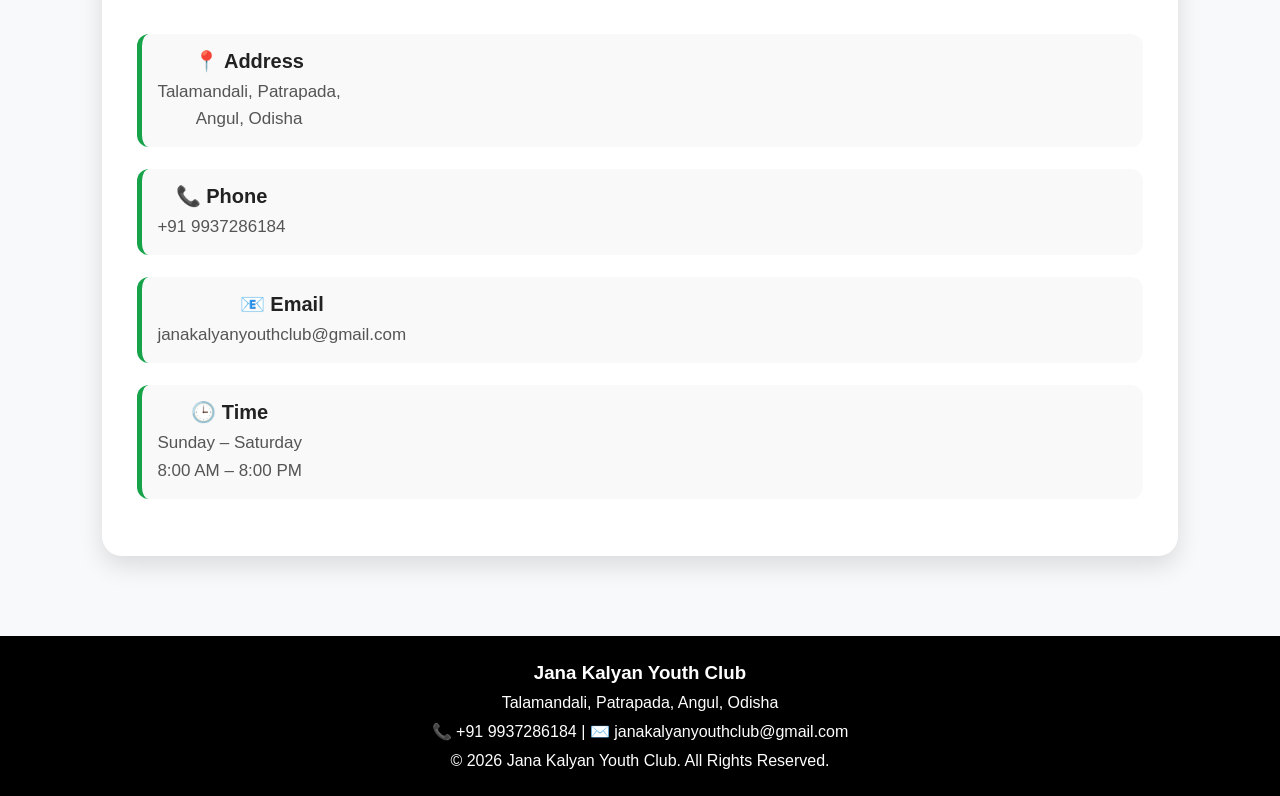
==== commit 8778081f: "Add files via upload" ====
--- a/index.html
+++ b/index.html
@@ -61,7 +61,6 @@
                 <a href="#about" class="main-btn">
                     Explore Our Club
                 </a>
-
             </div>
 
         </div>
--- a/style.css
+++ b/style.css
@@ -589,32 +589,44 @@
     color:#0066cc;
     margin:30px 0;
 }
-.hero-title{
-    display:flex;
-    align-items:center;
-    justify-content:center;
-    gap:20px;
-}
-
+/* Hero Title */
 .hero-title{
     display:flex;
     align-items:center;
     justify-content:center;
     gap:30px;
-}
-
-.hero-logo{
+    flex-wrap:wrap;
+    text-align:center;
+}
+
+/* Hero Logo */
+.logo{
     width:120px;
     height:120px;
+    object-fit:contain;
     border-radius:50%;
 }
 
-.hero-title h1{
-    margin:0;
-}
-
-.hero-title p{
-    margin:15px 0;
+/* Mobile Responsive */
+@media (max-width:768px){
+
+    .hero-title{
+        flex-direction:column;
+        gap:15px;
+    }
+
+    .logo{
+        width:110px;
+        height:110px;
+    }
+
+    .hero h1{
+        font-size:38px;
+    }
+
+    .hero p{
+        font-size:18px;
+    }
 }
 .stats{
     display:flex;
@@ -915,9 +927,11 @@
     gap:15px;
 }
 
-.hero-logo{
-    width:110px;
-    height:110px;
+.logo{
+    width:120px;
+    height:120px;
+    object-fit:contain;
+    border-radius:50%;
 }
 
 .hero h1{
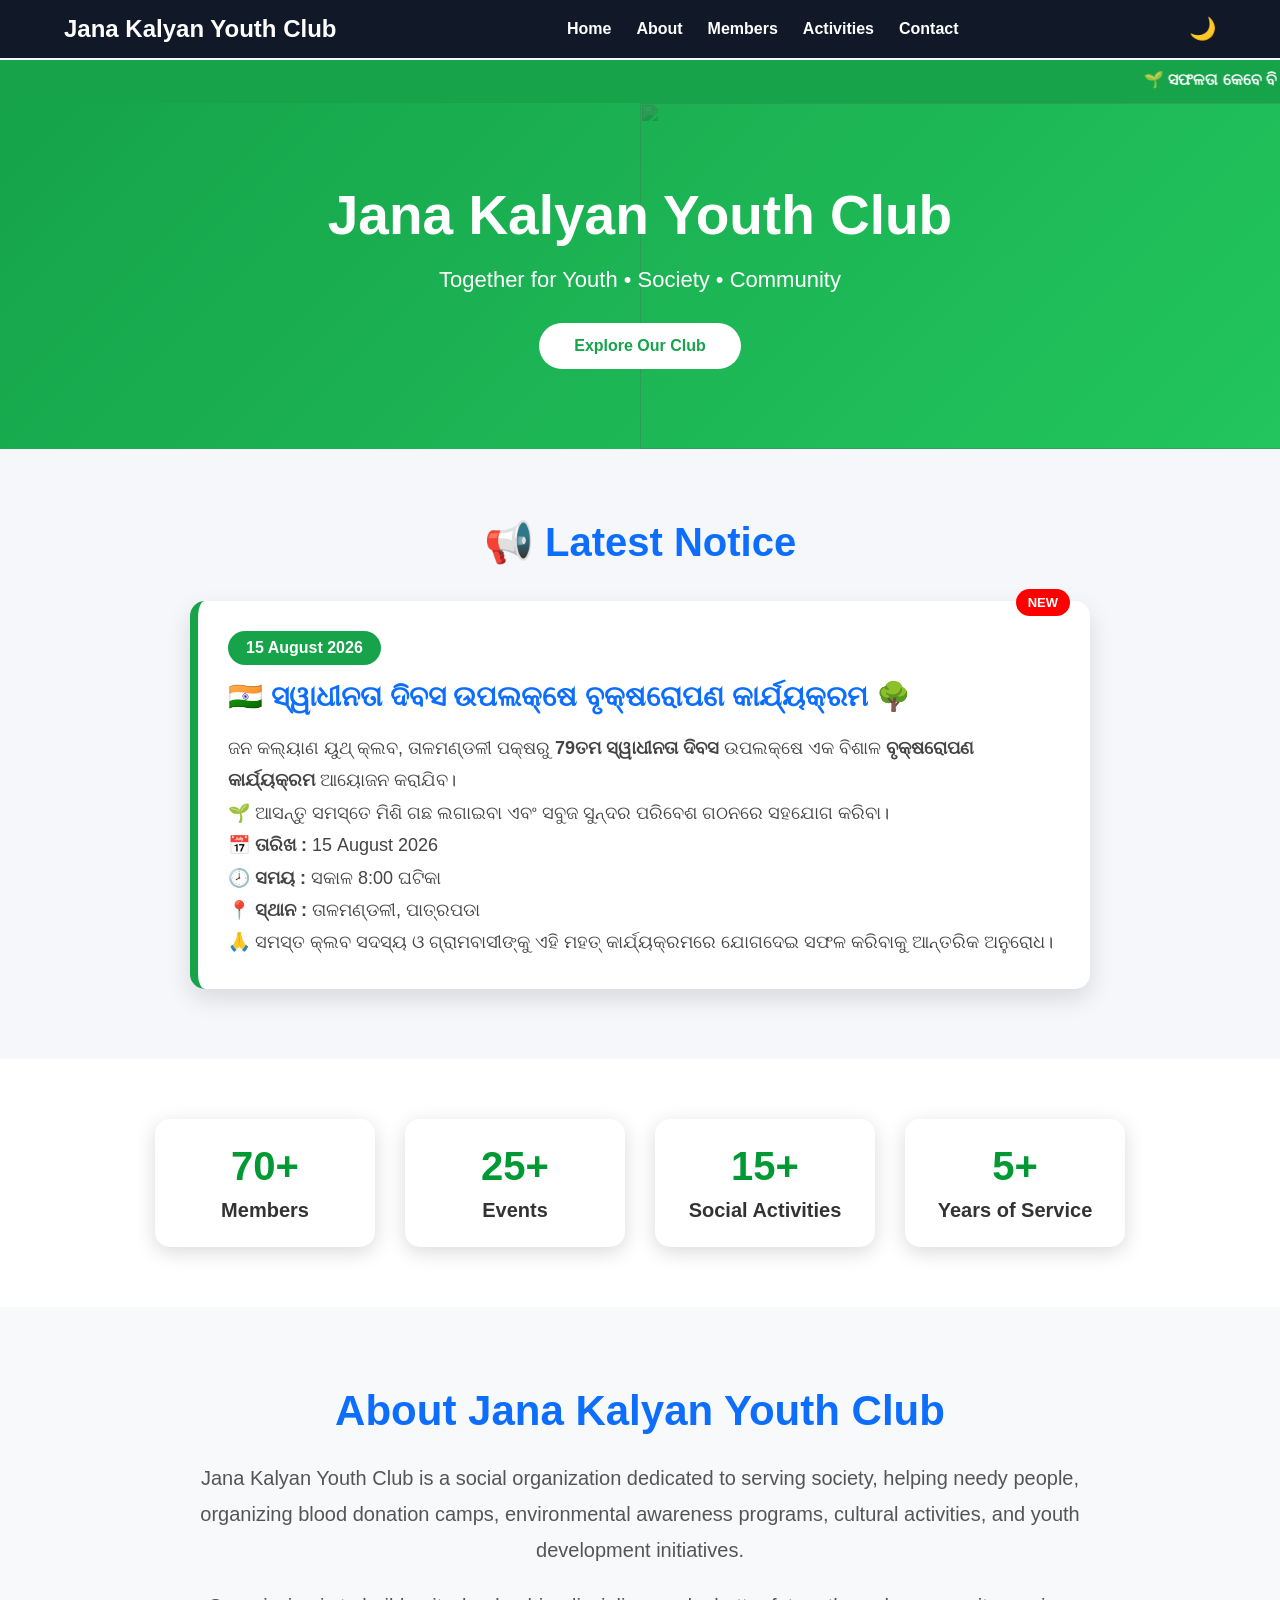
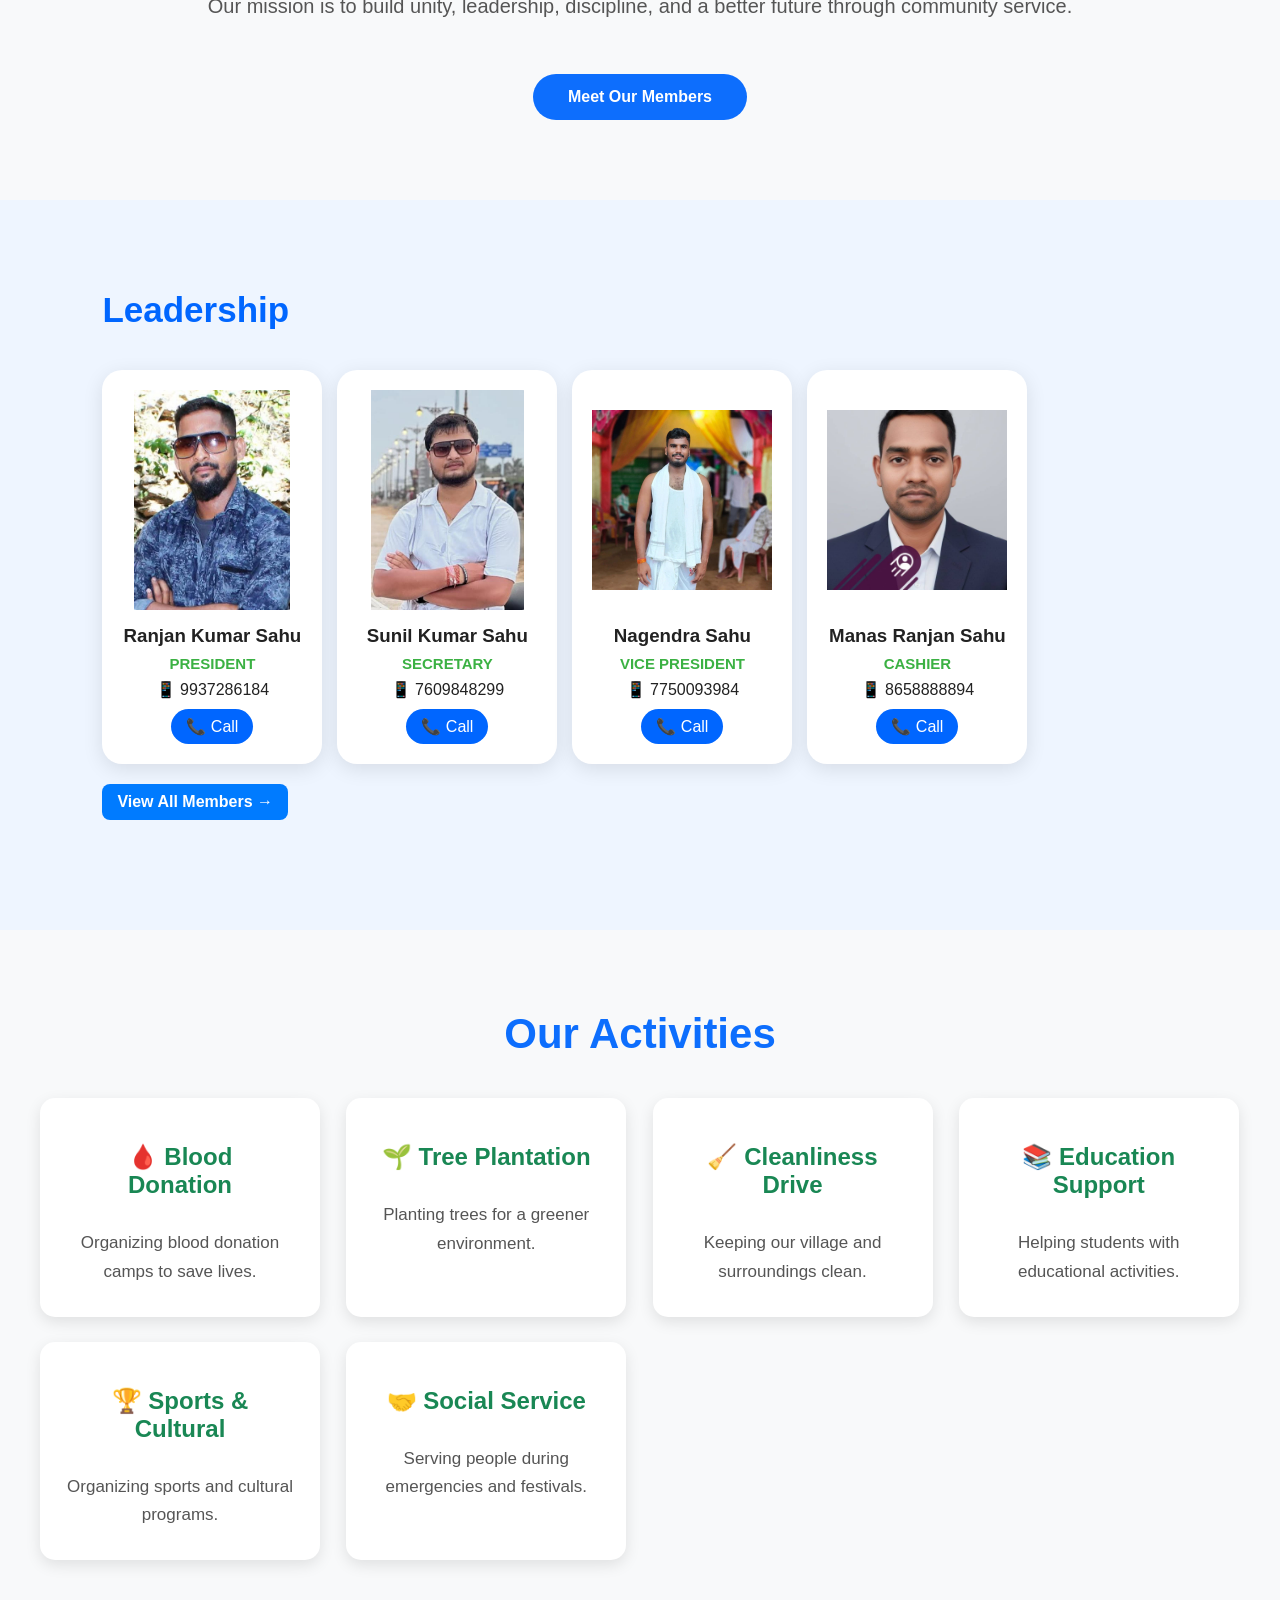
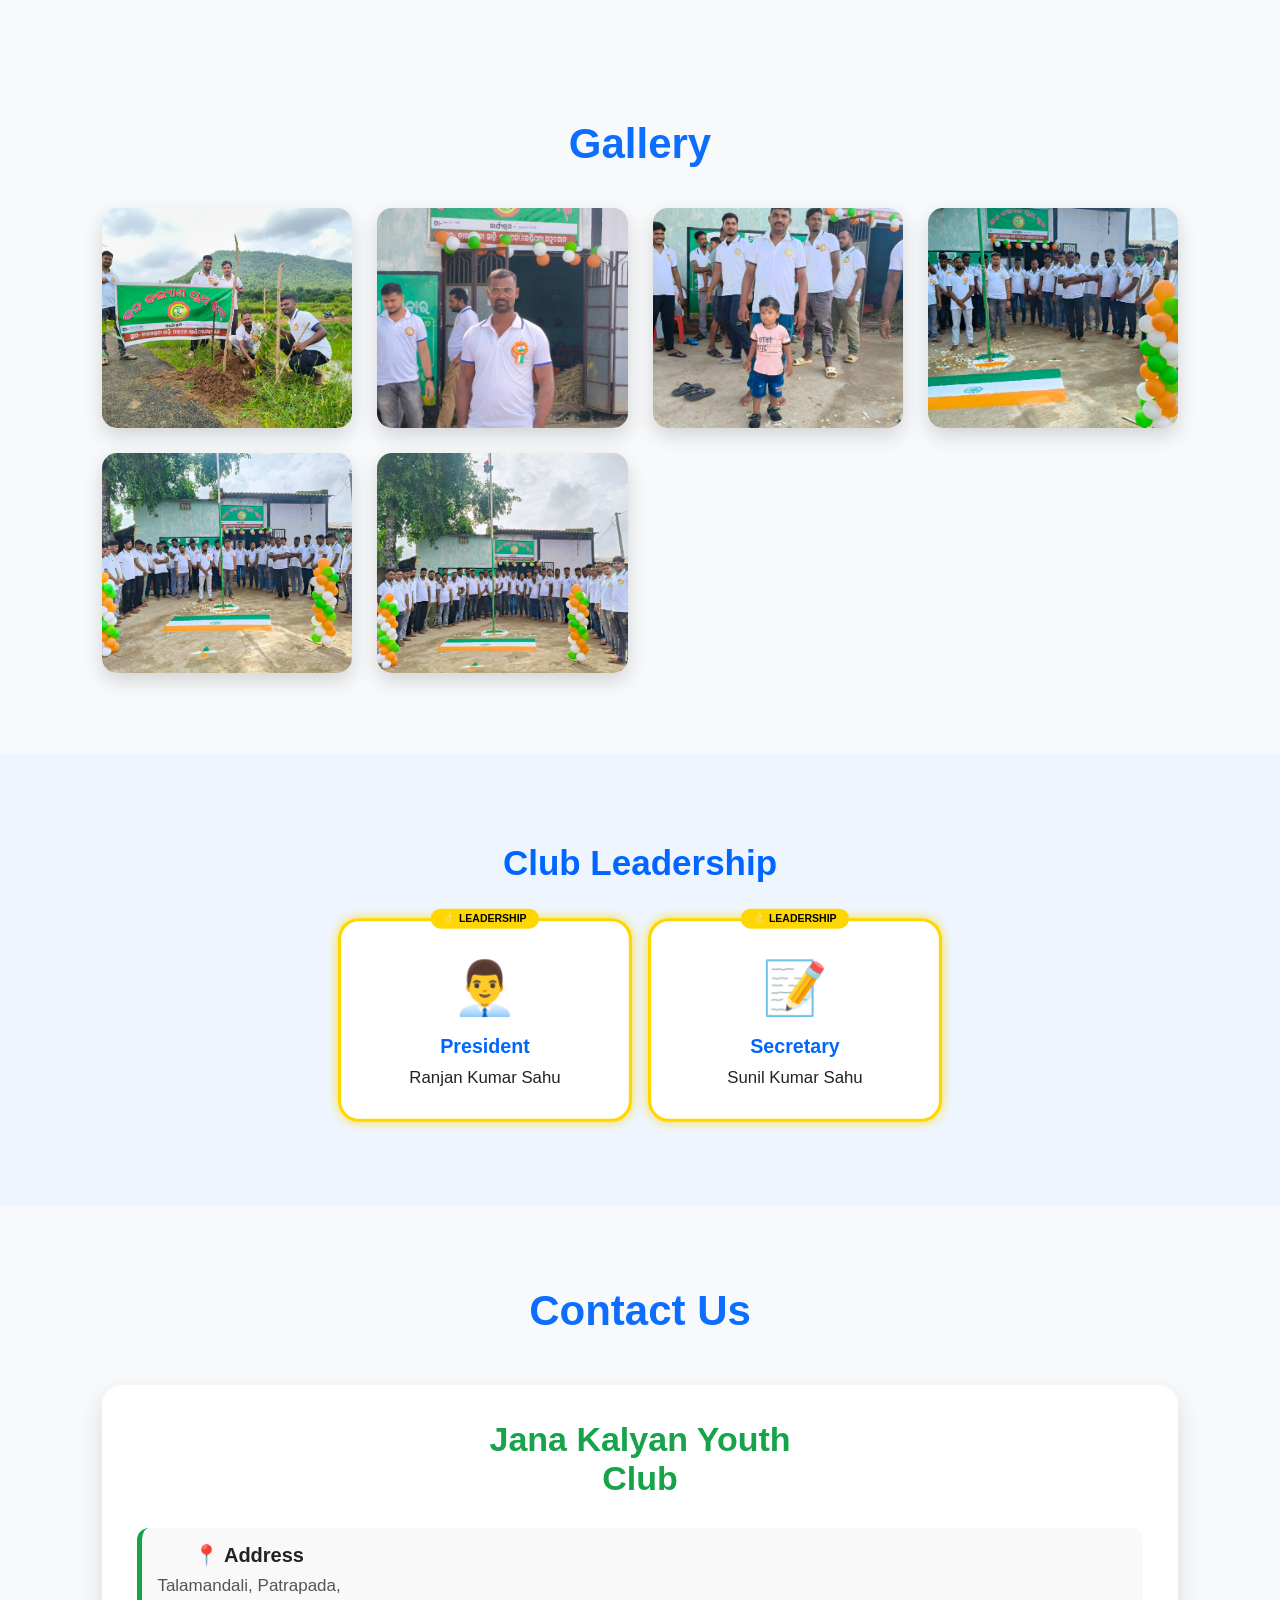
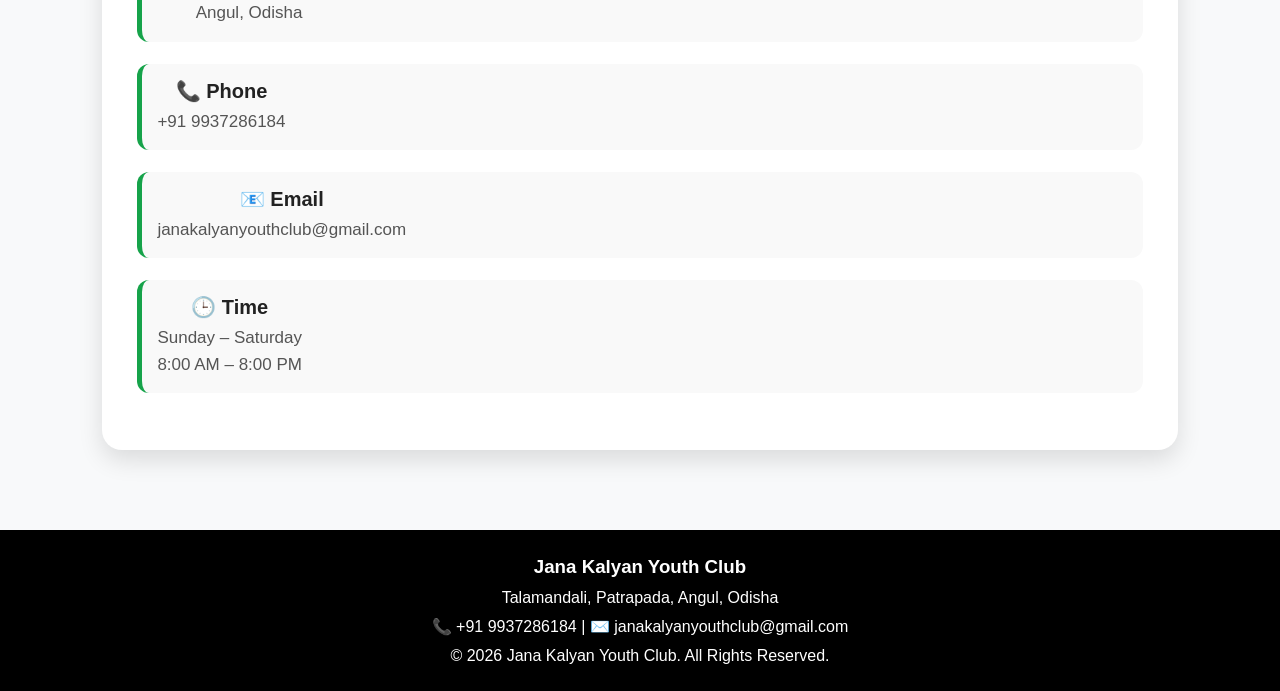
==== commit 62272e8e: "Add files via upload" ====
--- a/index.html
+++ b/index.html
@@ -11,18 +11,14 @@
 
 <body>
 
-<!-- NAVBAR -->
+<!-- ================= NAVBAR ================= -->
+
 <header>
     <nav class="navbar">
 
-        <div class="logo">
-  
+        <div class="nav-logo">
             Jana Kalyan Youth Club
         </div>
-
-        <button id="menuBtn" class="menu-btn">
-            ☰
-        </button>
 
         <ul id="navMenu">
             <li><a href="#home">Home</a></li>
@@ -32,38 +28,37 @@
             <li><a href="#contact">Contact</a></li>
         </ul>
 
-        <button id="darkBtn" class="dark-btn">
-            🌙
-        </button>
+        <button id="darkBtn" class="dark-btn">🌙</button>
 
     </nav>
 </header>
+
 <div class="top-motivation">
     <marquee scrollamount="5">
-        🌱 ସଫଳତା କେବେ ବି ରାତିରାତି ମିଳେ ନାହିଁ। ପ୍ରତିଦିନର ପରିଶ୍ରମ, ଧୈର୍ଯ୍ୟ ଓ ନିଜ ଉପରେ ବିଶ୍ୱାସ ହିଁ ତୁମକୁ ଲକ୍ଷ୍ୟରେ ପହଞ୍ଚାଇବ। ଆଜିର କଷ୍ଟ ହିଁ ଆସନ୍ତାକାଲିର ସଫଳତାର ଭିତ୍ତି।
+        🌱 ସଫଳତା କେବେ ବି ରାତିରାତି ମିଳେ ନାହିଁ। ପ୍ରତିଦିନର ପରିଶ୍ରମ, ଧୈର୍ଯ୍ୟ ଓ ନିଜ ଉପରେ ବିଶ୍ୱାସ ହିଁ ସଫଳତାର ଚାବି।
     </marquee>
 </div>
 
-<!-- HOME -->
+<!-- ================= HERO ================= -->
+
 <section id="home" class="hero">
+    <div class="hero-slider">
+    <img src="images/hero1.jpg" class="slide active">
+    <img src="images/hero2.jpg" class="slide">
+    <img src="images/hero3.jpg" class="slide">
+    <img src="images/hero4.jpg" class="slide">
+    <img src="images/hero5.jpg" class="slide">
+</div>
 
     <div class="hero-content">
 
-        <div class="hero-title">
-
-            <img src="images/logo.png" alt="Club Logo" class="logo">
-
-            <div>
-                <h1>Jana Kalyan Youth Club</h1>
-
-                <p>Together for Youth • Society • Community</p>
-
-                <a href="#about" class="main-btn">
-                    Explore Our Club
-                </a>
-            </div>
-
-        </div>
+        <h1>Jana Kalyan Youth Club</h1>
+
+        <p>Together for Youth • Society • Community</p>
+
+        <a href="#about" class="main-btn">
+            Explore Our Club
+        </a>
 
     </div>
 
--- a/style.css
+++ b/style.css
@@ -13,45 +13,6 @@
 }
 
 
-/* NAVBAR */
-
-header {
-    position: fixed;
-    top: 0;
-    width: 100%;
-    z-index: 1000;
-}
-
-.navbar {
-    background: rgba(0, 0, 0, 0.9);
-    padding: 15px 5%;
-
-    display: flex;
-    align-items: center;
-    justify-content: space-between;
-}
-
-.logo {
-    color: white;
-    font-size: 21px;
-    font-weight: bold;
-}
-
-.navbar ul {
-    display: flex;
-    list-style: none;
-    gap: 25px;
-}
-
-.navbar a {
-    color: white;
-    text-decoration: none;
-    font-weight: bold;
-}
-
-.navbar a:hover {
-    color: #3bb143;
-}
 
 .menu-btn,
 .dark-btn {
@@ -64,44 +25,6 @@
 
 .menu-btn {
     display: none;
-}
-
-
-/* HERO */
-
-.hero {
-    margin-top: 60px;
-    height: 100vh;
-
-    display: flex;
-    justify-content: center;
-    align-items: center;
-
-    text-align: center;
-    color: white;
-
-    background:
-        linear-gradient(
-            135deg,
-            #3bb143,
-            #3bb143,
-            #00e676
-        );
-
-    overflow: hidden;
-}
-
-.hero-content {
-    animation: fadeIn 2s ease;
-}
-
-.hero h1 {
-    font-size: 55px;
-}
-
-.hero p {
-    font-size: 22px;
-    margin: 20px;
 }
 
 .main-btn,
@@ -445,14 +368,6 @@
 
     .navbar ul.show {
         display: flex;
-    }
-
-    .hero h1 {
-        font-size: 35px;
-    }
-
-    .hero p {
-        font-size: 18px;
     }
 
     .section {
@@ -589,45 +504,7 @@
     color:#0066cc;
     margin:30px 0;
 }
-/* Hero Title */
-.hero-title{
-    display:flex;
-    align-items:center;
-    justify-content:center;
-    gap:30px;
-    flex-wrap:wrap;
-    text-align:center;
-}
-
-/* Hero Logo */
-.logo{
-    width:120px;
-    height:120px;
-    object-fit:contain;
-    border-radius:50%;
-}
-
-/* Mobile Responsive */
-@media (max-width:768px){
-
-    .hero-title{
-        flex-direction:column;
-        gap:15px;
-    }
-
-    .logo{
-        width:110px;
-        height:110px;
-    }
-
-    .hero h1{
-        font-size:38px;
-    }
-
-    .hero p{
-        font-size:18px;
-    }
-}
+
 .stats{
     display:flex;
     justify-content:center;
@@ -911,42 +788,6 @@
     font-size:15px;
 }
 
-
-/* ଏହା ପରେ paste କର */
-
-@media (max-width:768px){
-
-.hero{
-    min-height:75vh;
-    padding:40px 20px;
-}
-
-.hero-title{
-    flex-direction:column;
-    text-align:center;
-    gap:15px;
-}
-
-.logo{
-    width:120px;
-    height:120px;
-    object-fit:contain;
-    border-radius:50%;
-}
-
-.hero h1{
-    font-size:38px;
-}
-
-.hero p{
-    font-size:18px;
-}
-
-.main-btn{
-    padding:12px 28px;
-}
-
-}
 .top-motivation{
     position: fixed;
     top: 60px;
@@ -982,40 +823,6 @@
     height:auto;
 }
 
-@media (max-width:768px){
-
-    .navbar{
-        padding:15px;
-    }
-
-    .hero{
-        width:100%;
-        min-height:75vh;
-        padding:40px 15px;
-    }
-
-    .hero-title{
-        display:flex;
-        flex-direction:column;
-        align-items:center;
-        justify-content:center;
-        gap:15px;
-        width:100%;
-    }
-
-    .hero-logo{
-        width:100px;
-        height:100px;
-    }
-
-    .hero h1{
-        font-size:34px;
-    }
-
-    .hero p{
-        font-size:18px;
-    }
-
     .stats{
         display:flex;
         flex-wrap:wrap;
@@ -1176,4 +983,191 @@
 .notice-item p{
     font-size:17px;
     line-height:1.8;
-}+}
+
+.main-btn{
+    display:inline-block;
+    padding:14px 34px;
+    background:#fff;
+    color:#16a34a;
+    text-decoration:none;
+    border-radius:30px;
+    font-weight:bold;
+    transition:.3s;
+}
+
+.main-btn:hover{
+    transform:translateY(-4px);
+    background:#f3f4f6;
+}
+
+}
+/* ================= NAVBAR ================= */
+
+header{
+    position:fixed;
+    top:0;
+    left:0;
+    width:100%;
+    z-index:1000;
+}
+
+.navbar{
+    background:#111827;
+    display:flex;
+    justify-content:space-between;
+    align-items:center;
+    padding:15px 5%;
+}
+
+.nav-logo{
+    color:#fff;
+    font-size:24px;
+    font-weight:bold;
+}
+
+.navbar ul{
+    display:flex;
+    list-style:none;
+    gap:25px;
+}
+
+.navbar ul li a{
+    color:#fff;
+    text-decoration:none;
+    font-weight:bold;
+    transition:.3s;
+}
+
+.navbar ul li a:hover{
+    color:#22c55e;
+}
+
+.dark-btn{
+    background:none;
+    border:none;
+    color:#fff;
+    font-size:22px;
+    cursor:pointer;
+}
+
+/* ================= TOP NOTICE ================= */
+
+.top-motivation{
+    margin-top:60px;
+    background:#16a34a;
+    color:#fff;
+    padding:10px 0;
+    font-weight:bold;
+}
+
+/* ================= HERO ================= */
+
+.hero{
+    background:linear-gradient(135deg,#16a34a,#22c55e);
+    color:#fff;
+    text-align:center;
+    padding:80px 20px;
+}
+
+.hero-content{
+    max-width:900px;
+    margin:auto;
+}
+
+.hero-logo{
+    width:180px;
+    height:180px;
+    object-fit:contain;
+    border-radius:50%;
+    background:#fff;
+    padding:10px;
+    margin-bottom:25px;
+}
+
+.hero h1{
+    font-size:55px;
+    margin-bottom:20px;
+}
+
+.hero p{
+    font-size:22px;
+    margin-bottom:30px;
+}
+
+.main-btn{
+    display:inline-block;
+    padding:14px 35px;
+    background:#fff;
+    color:#16a34a;
+    text-decoration:none;
+    border-radius:30px;
+    font-weight:bold;
+}
+
+.main-btn:hover{
+    background:#f3f4f6;
+}
+
+/* ================= MOBILE ================= */
+
+@media(max-width:768px){
+
+.navbar{
+    flex-direction:column;
+    gap:15px;
+}
+
+.navbar ul{
+    flex-wrap:wrap;
+    justify-content:center;
+    gap:15px;
+}
+
+.hero-logo{
+    width:120px;
+    height:120px;
+}
+
+.hero h1{
+    font-size:36px;
+}
+
+.hero p{
+    font-size:18px;
+}
+
+}
+/* ===== Hero Background Slider ===== */
+
+.hero{
+    position:relative;
+    overflow:hidden;
+}
+
+.hero-slider{
+    position:absolute;
+    inset:0;
+    z-index:0;
+}
+
+.hero-slider .slide{
+    position:absolute;
+    width:100%;
+    height:100%;
+    object-fit:cover;
+    opacity:0;
+    transition:opacity 1.5s ease;
+    filter:brightness(45%);
+}
+
+.hero-slider .slide.active{
+    opacity:0.25;
+}
+
+.hero-content{
+    position:relative;
+    z-index:2;
+}
+
+
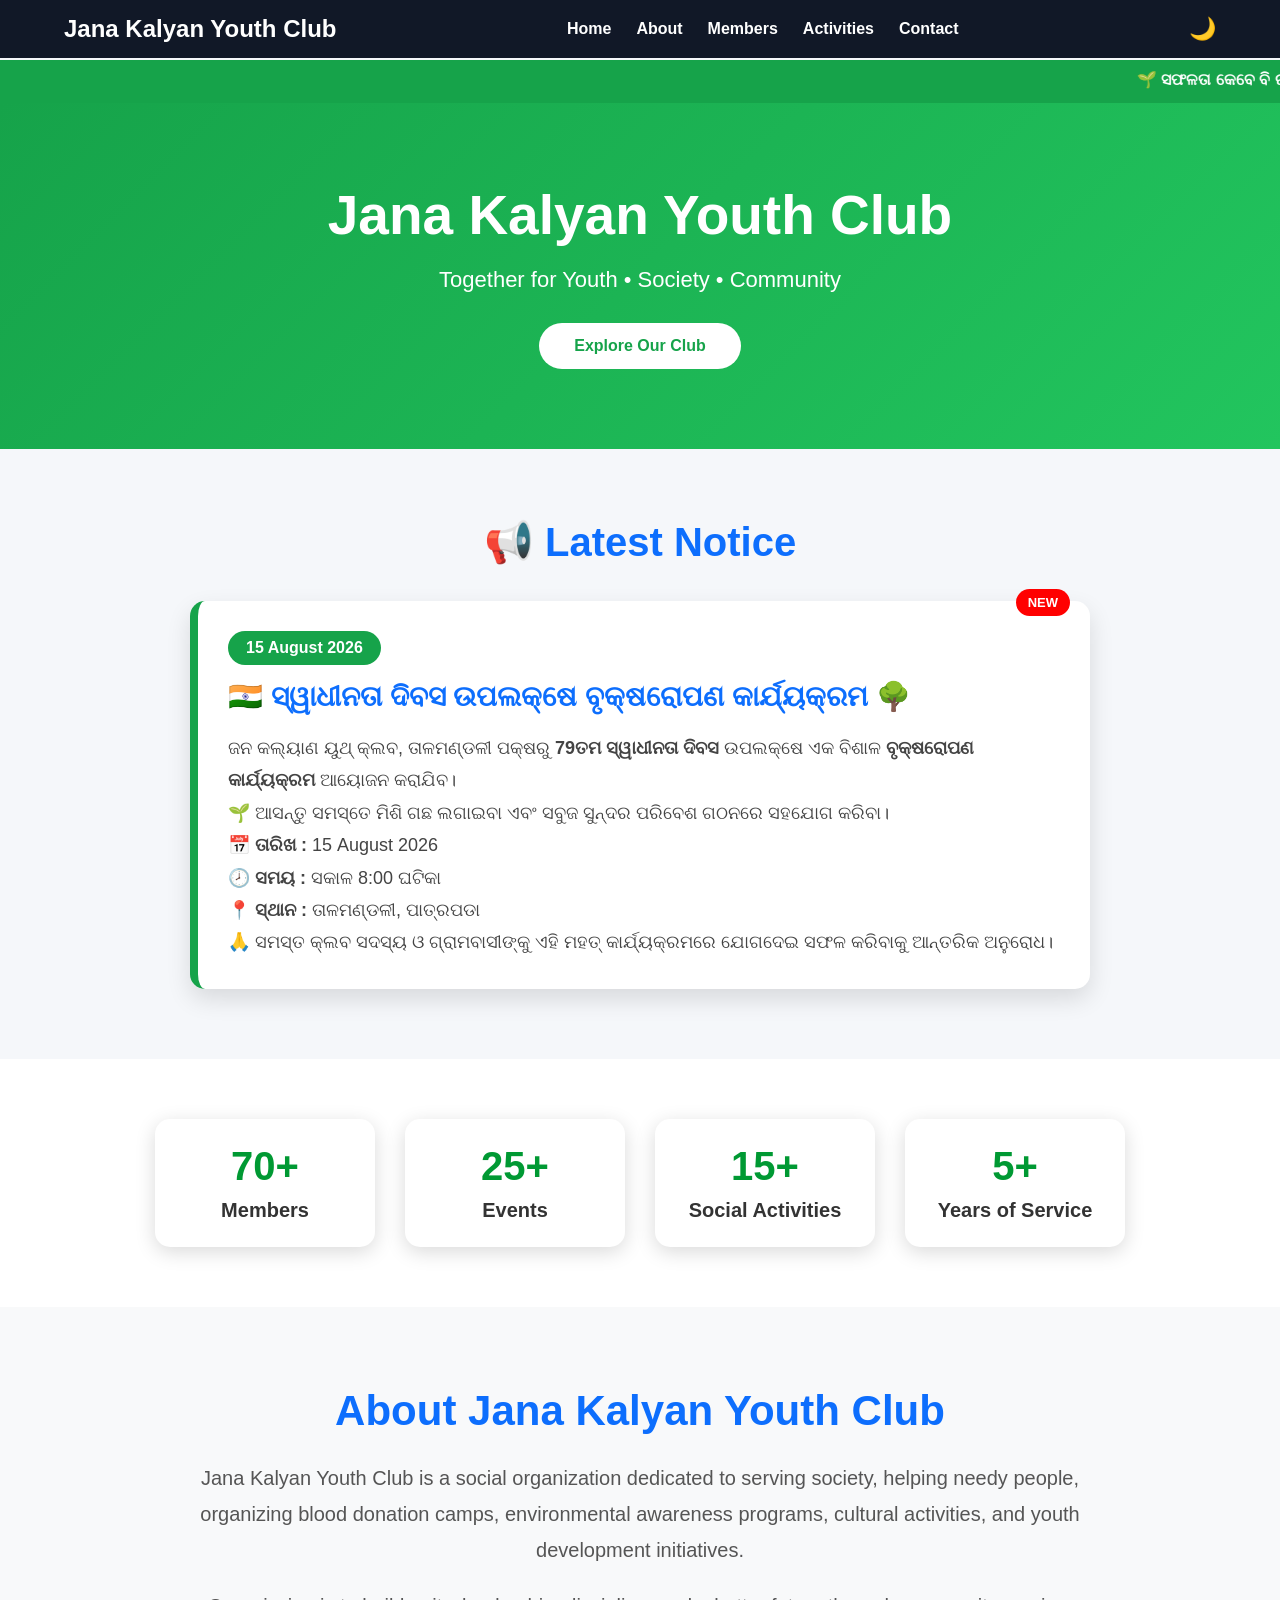
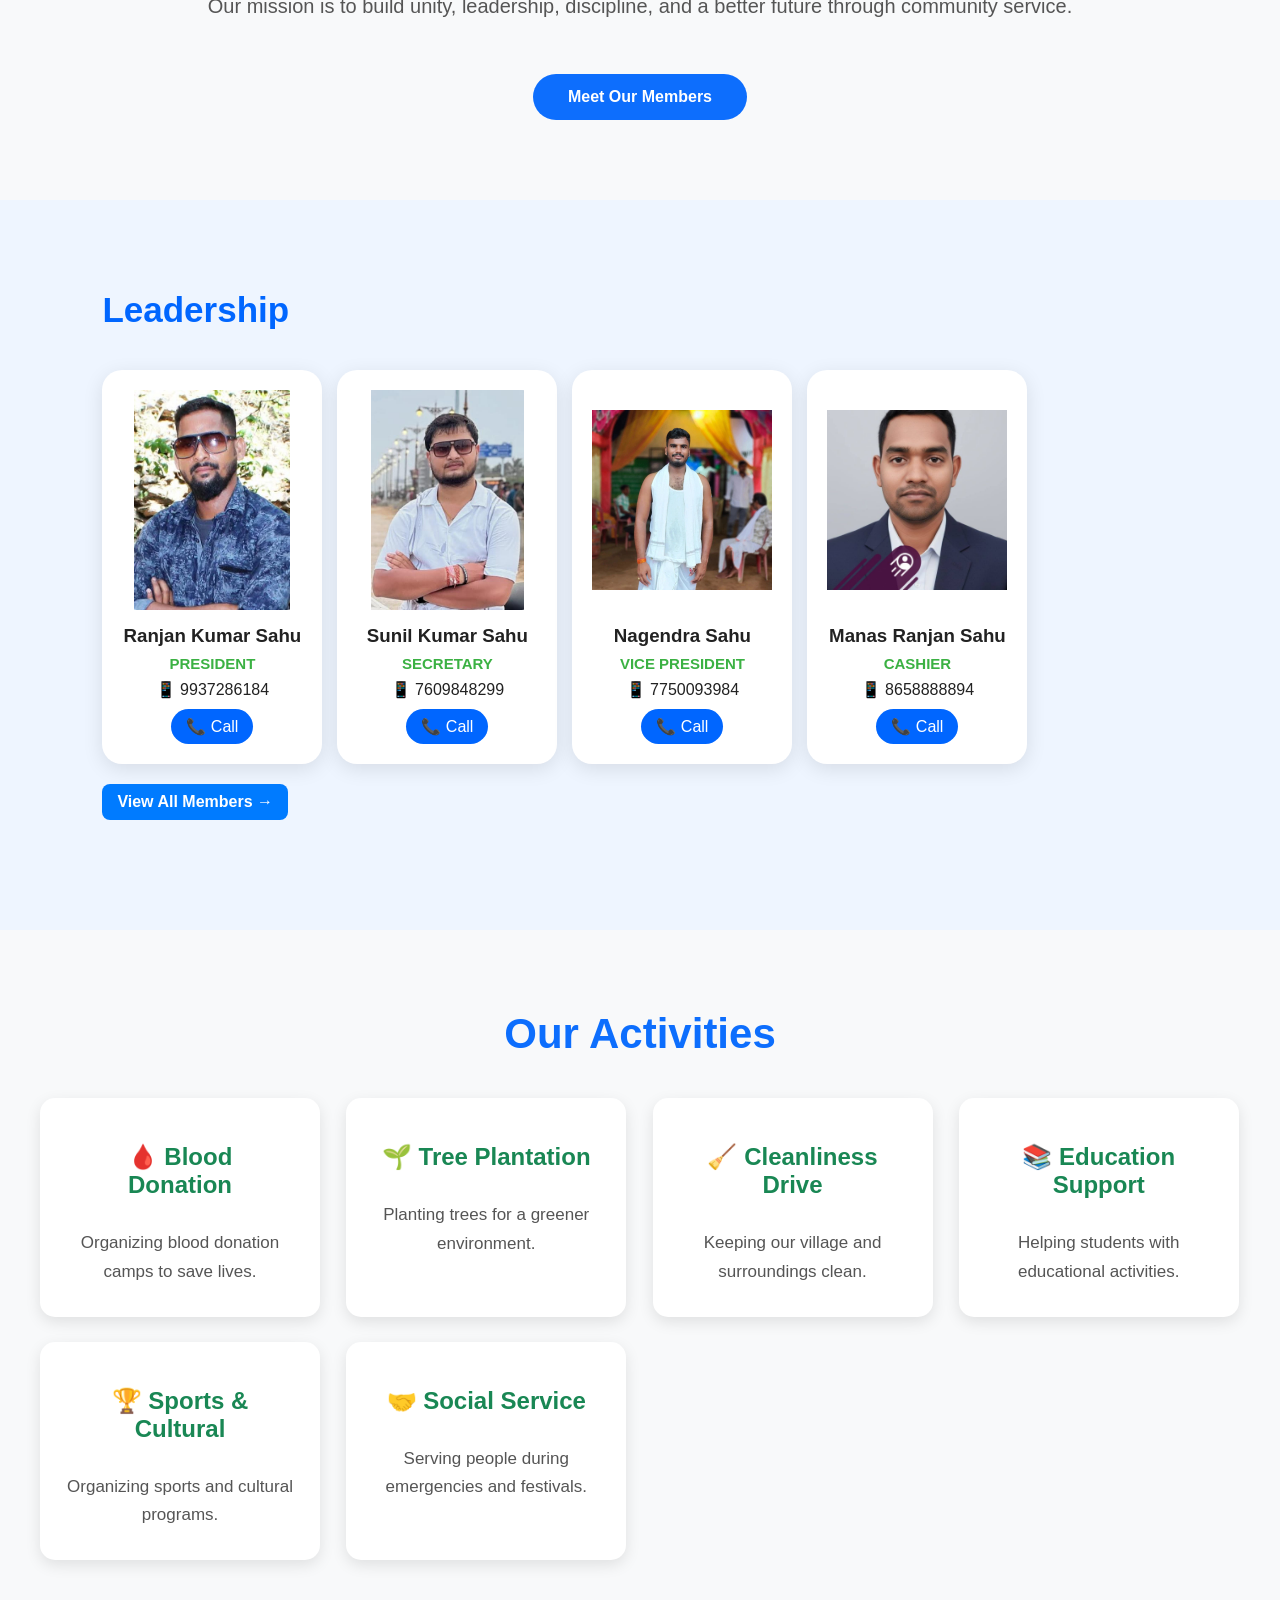
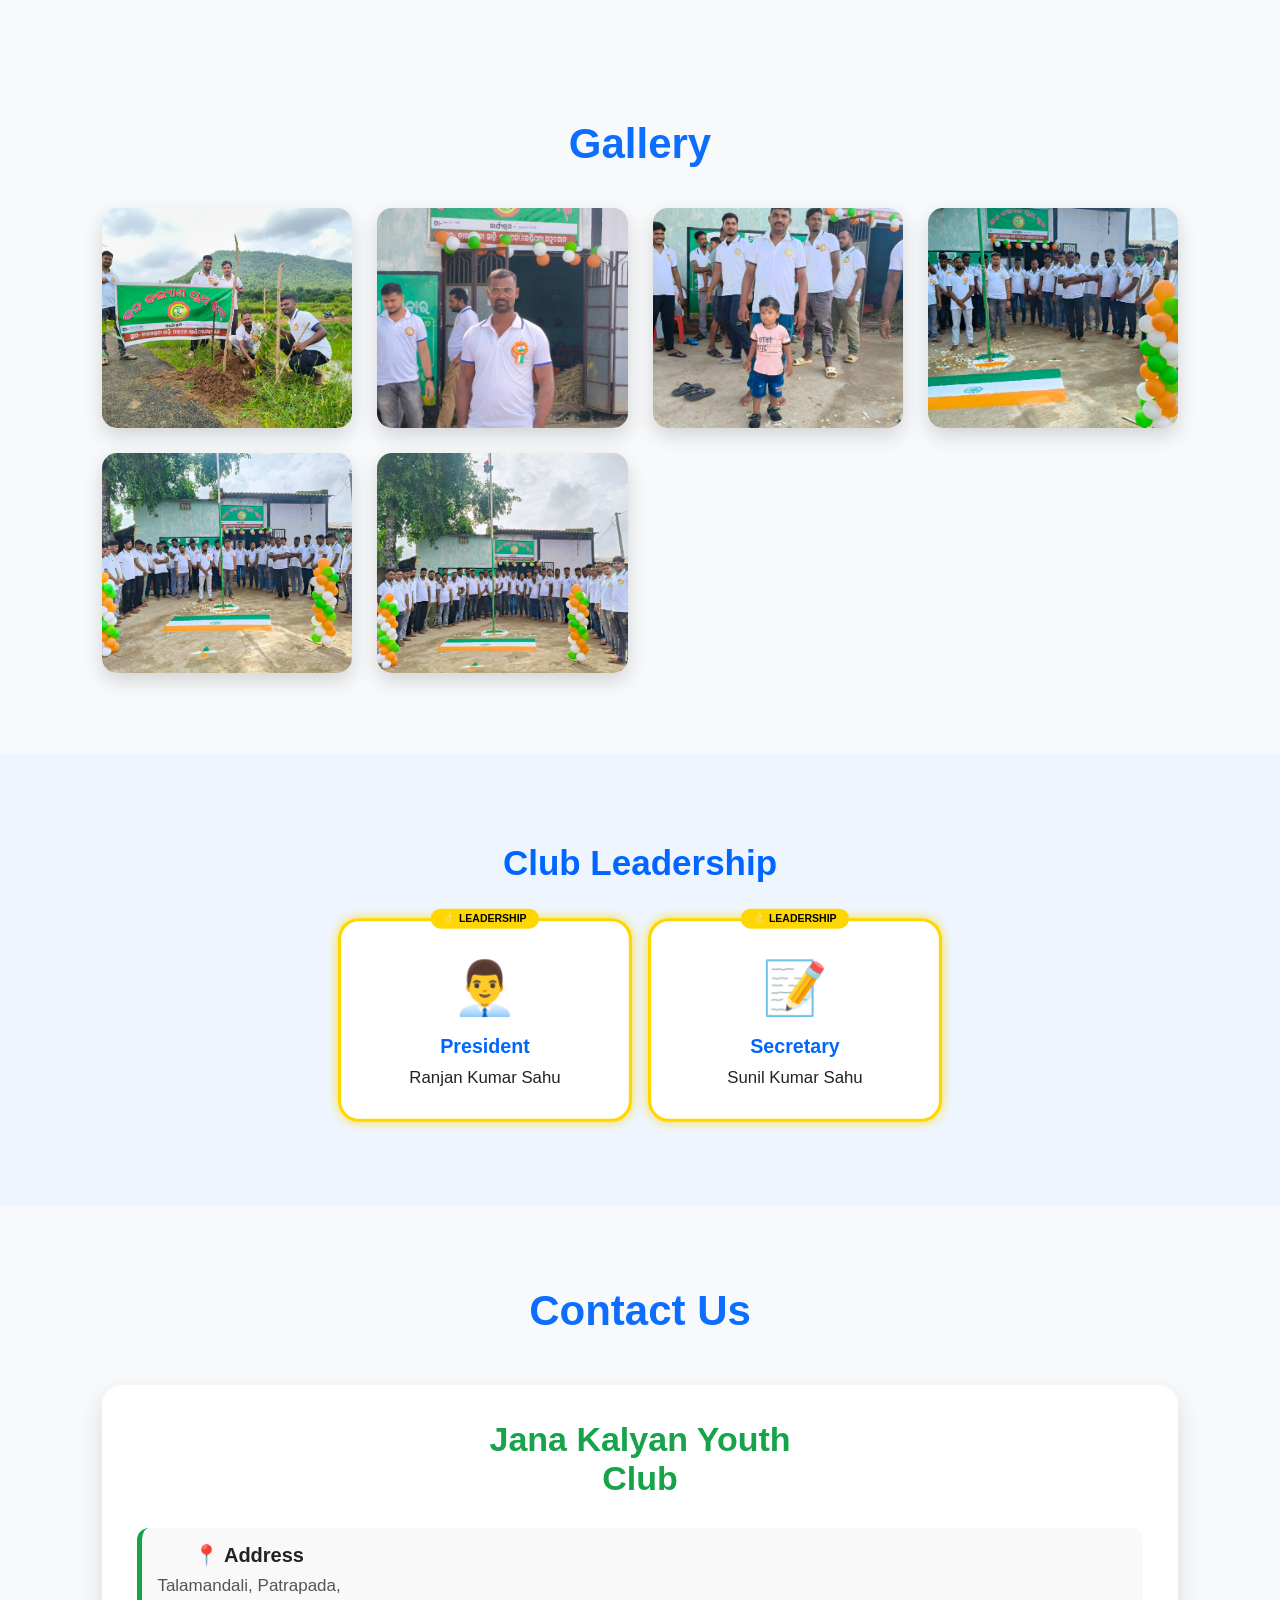
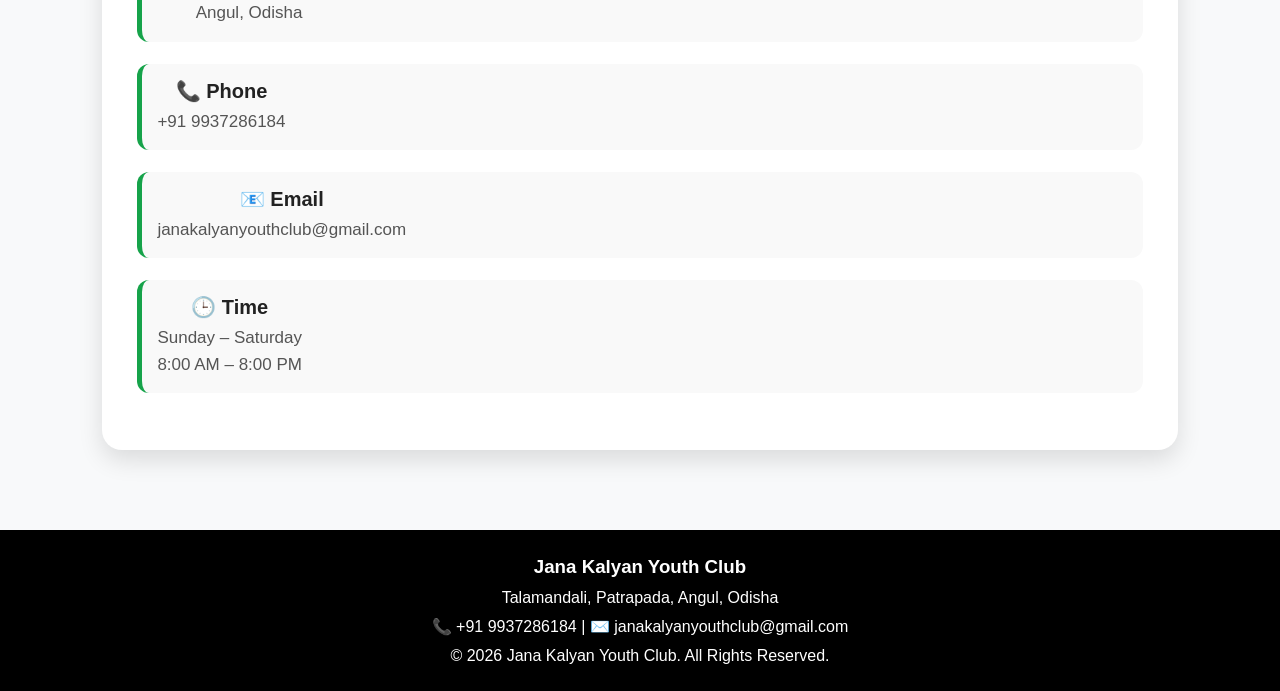
==== commit 4efb6c16: "Add files via upload" ====
--- a/index.html
+++ b/index.html
@@ -42,14 +42,7 @@
 <!-- ================= HERO ================= -->
 
 <section id="home" class="hero">
-    <div class="hero-slider">
-    <img src="images/hero1.jpg" class="slide active">
-    <img src="images/hero2.jpg" class="slide">
-    <img src="images/hero3.jpg" class="slide">
-    <img src="images/hero4.jpg" class="slide">
-    <img src="images/hero5.jpg" class="slide">
-</div>
-
+    
     <div class="hero-content">
 
         <h1>Jana Kalyan Youth Club</h1>
